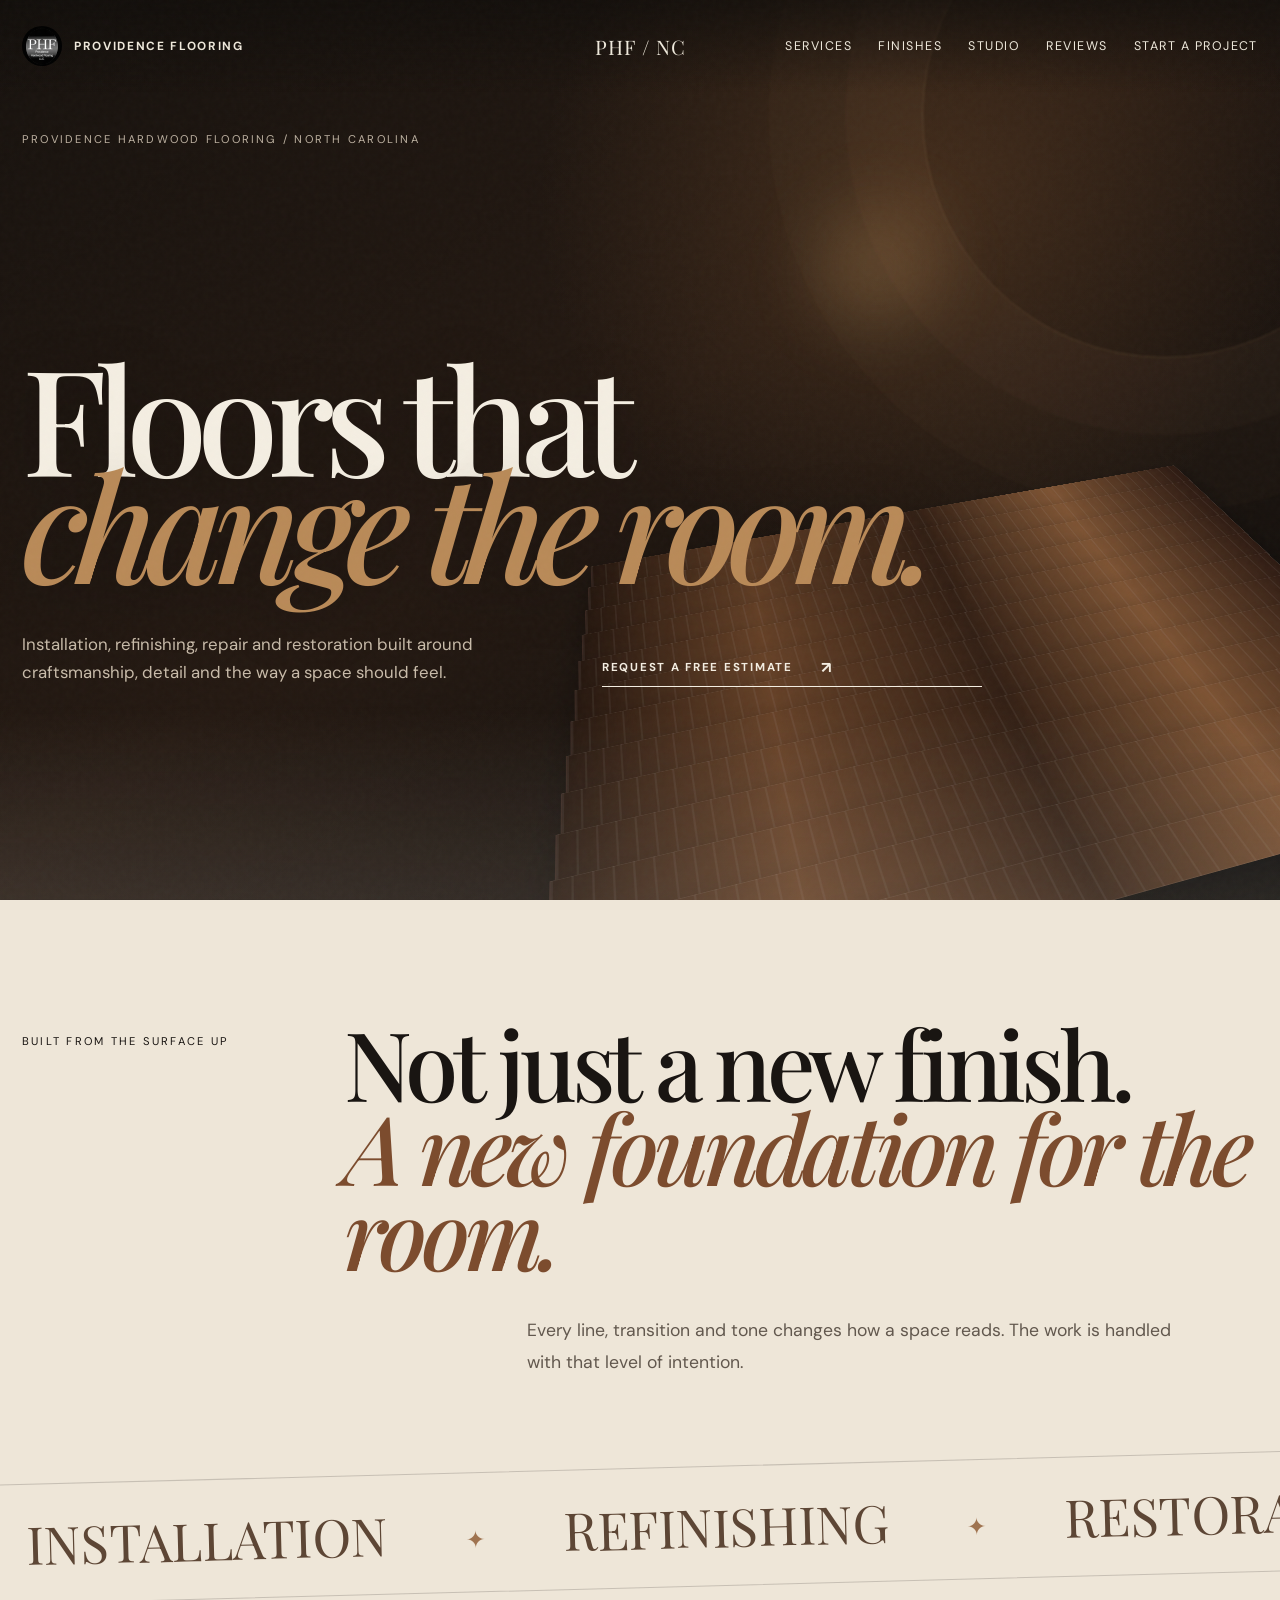
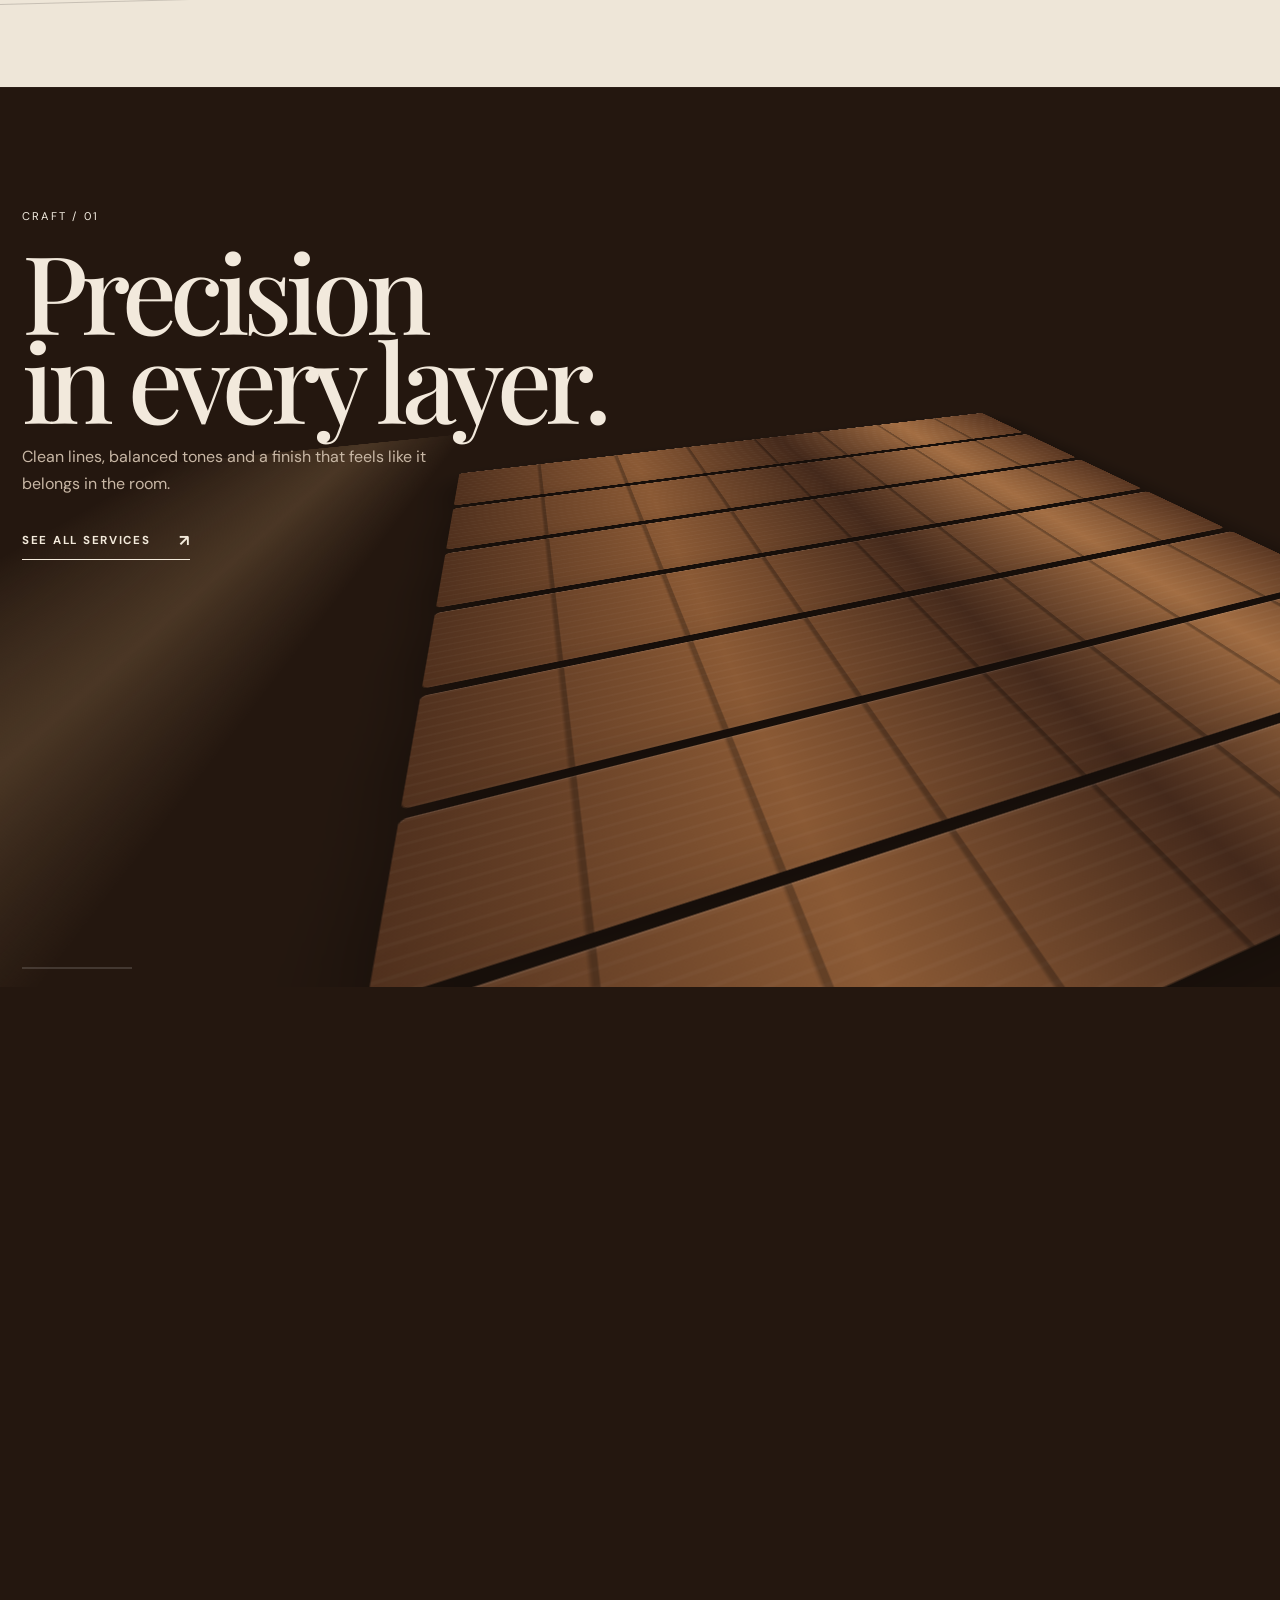
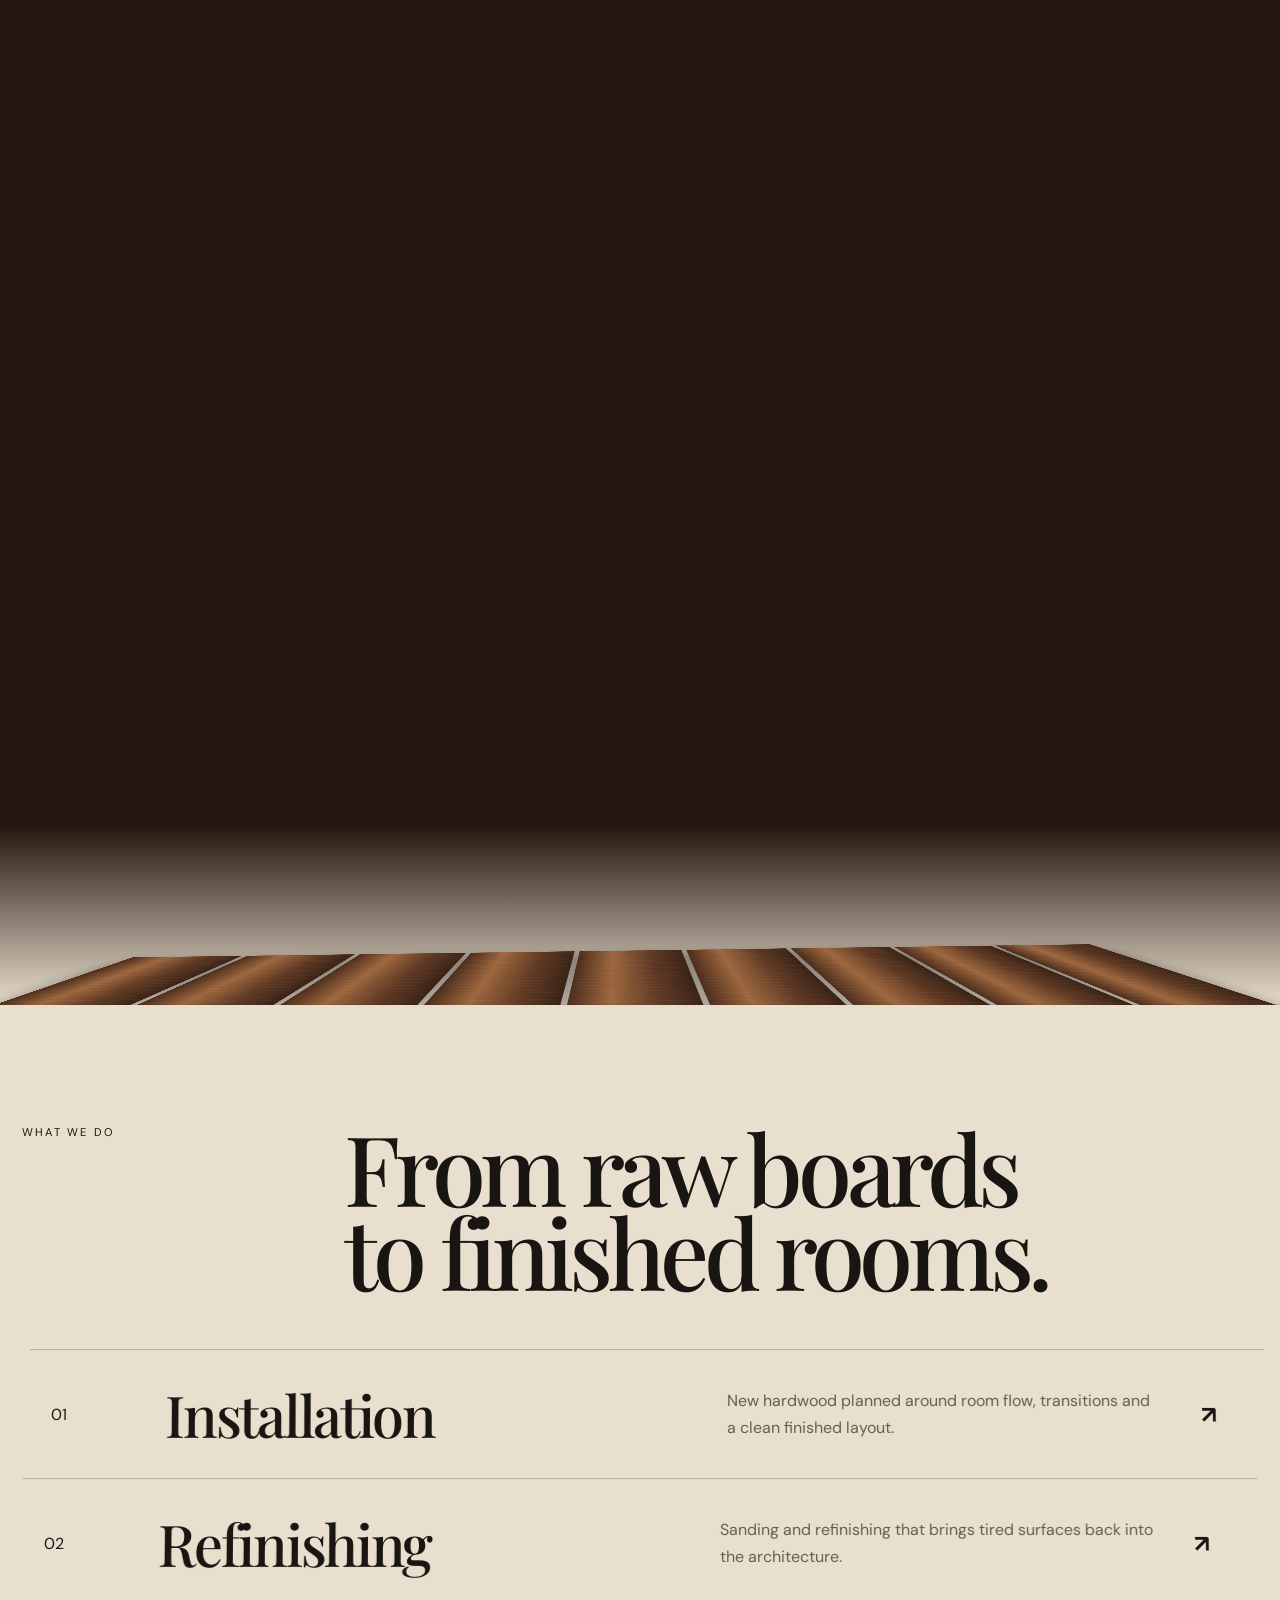
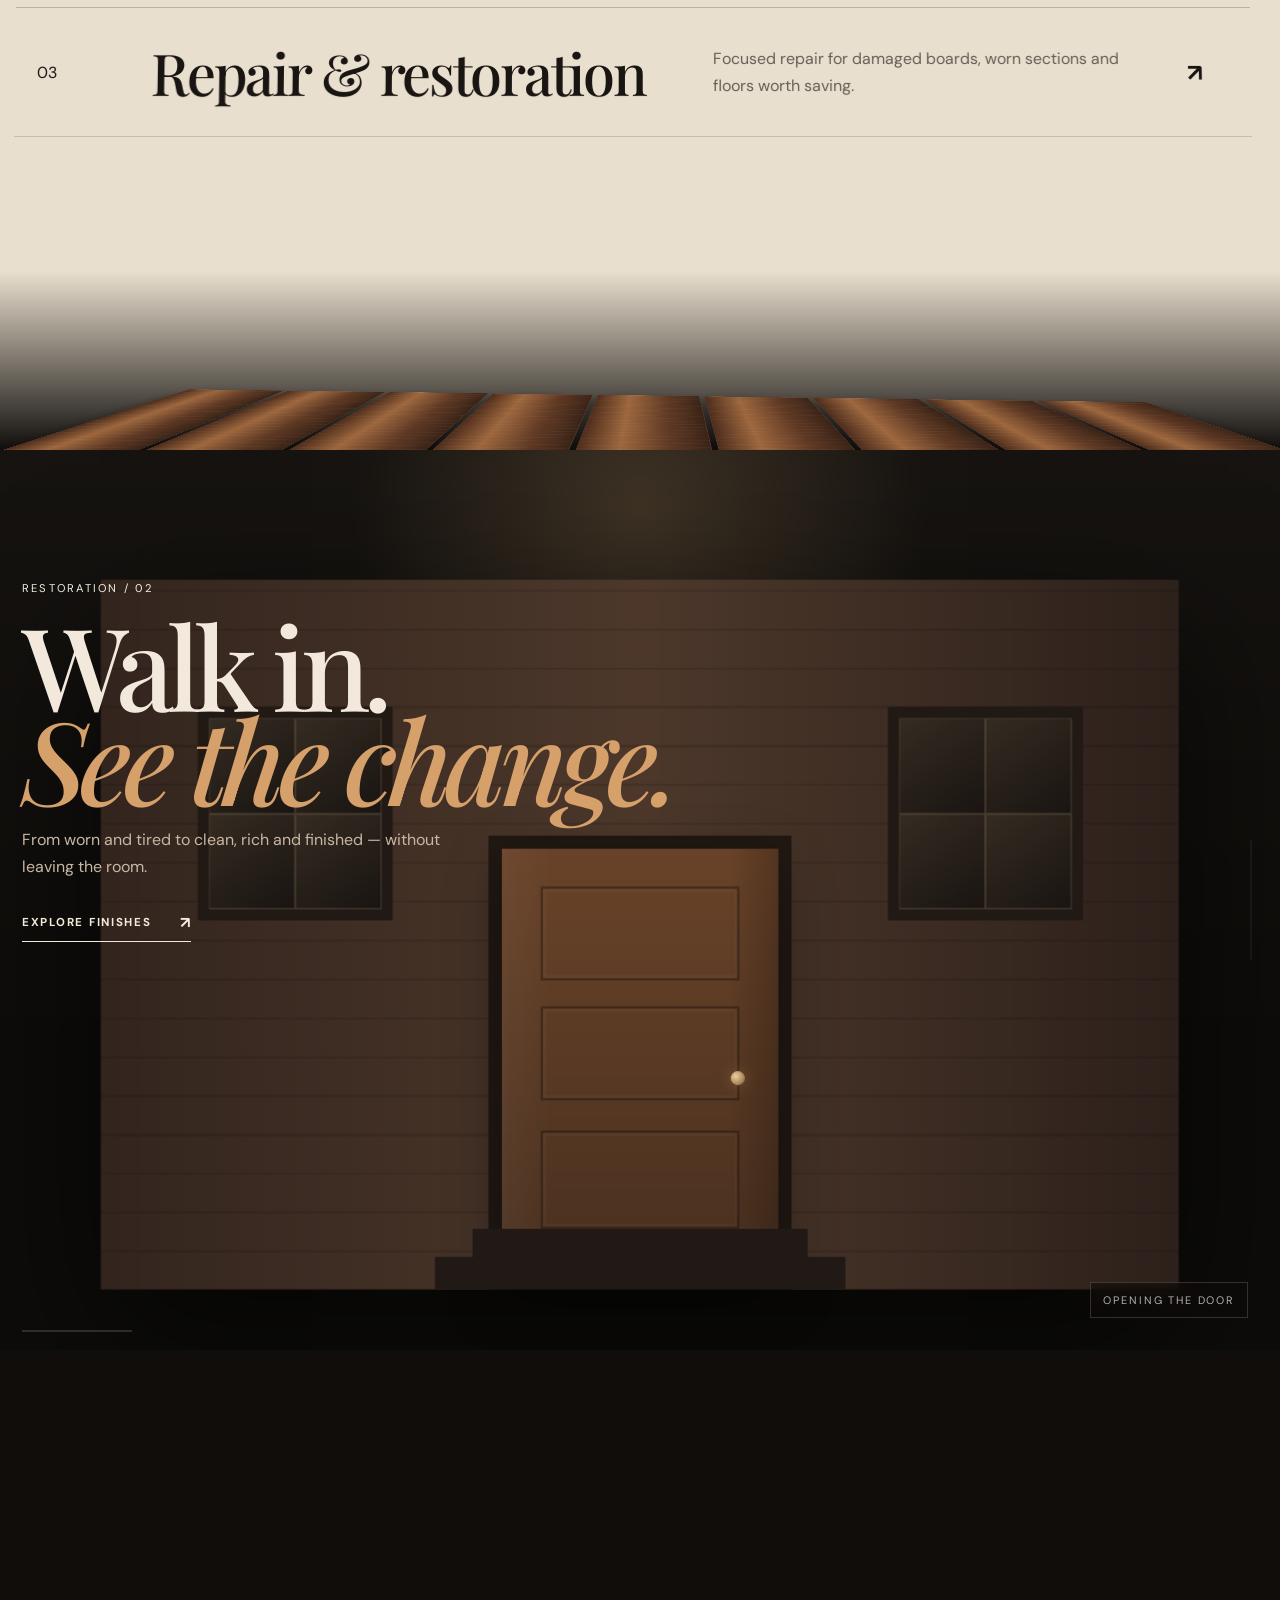
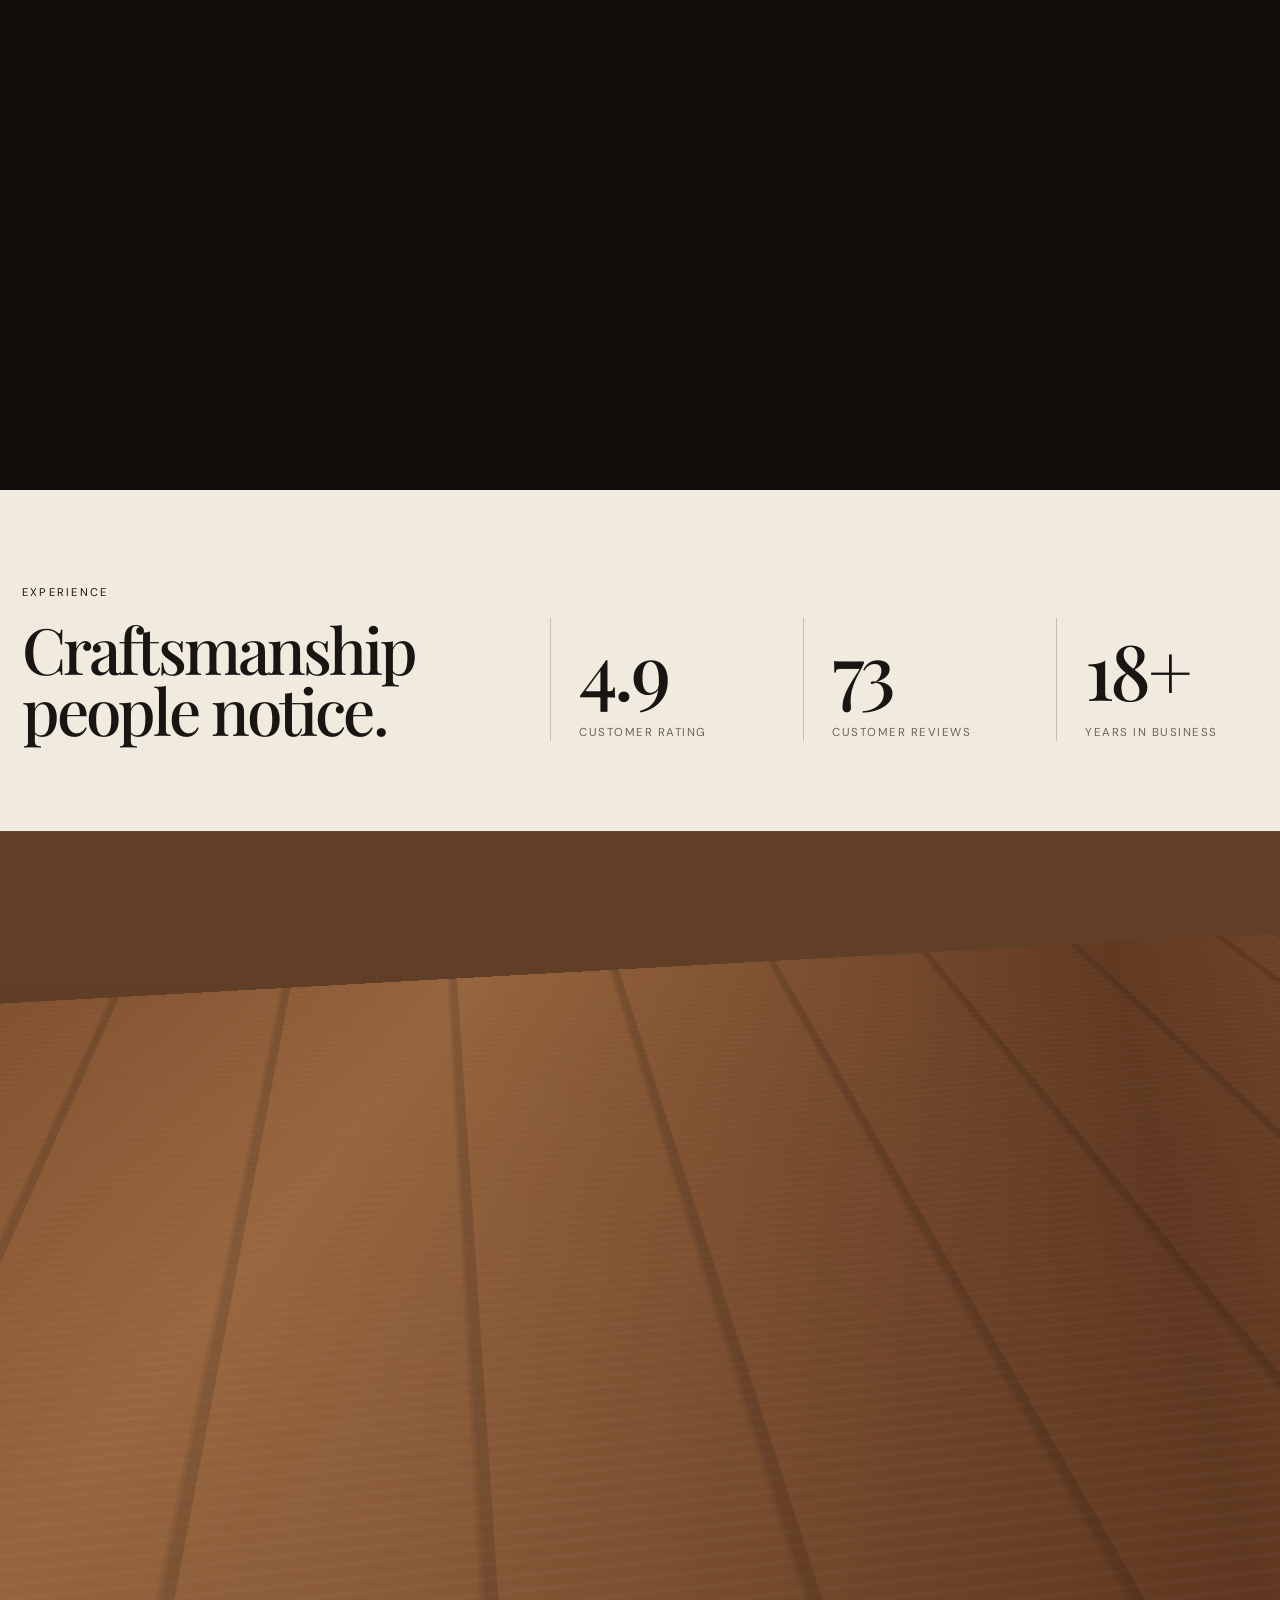
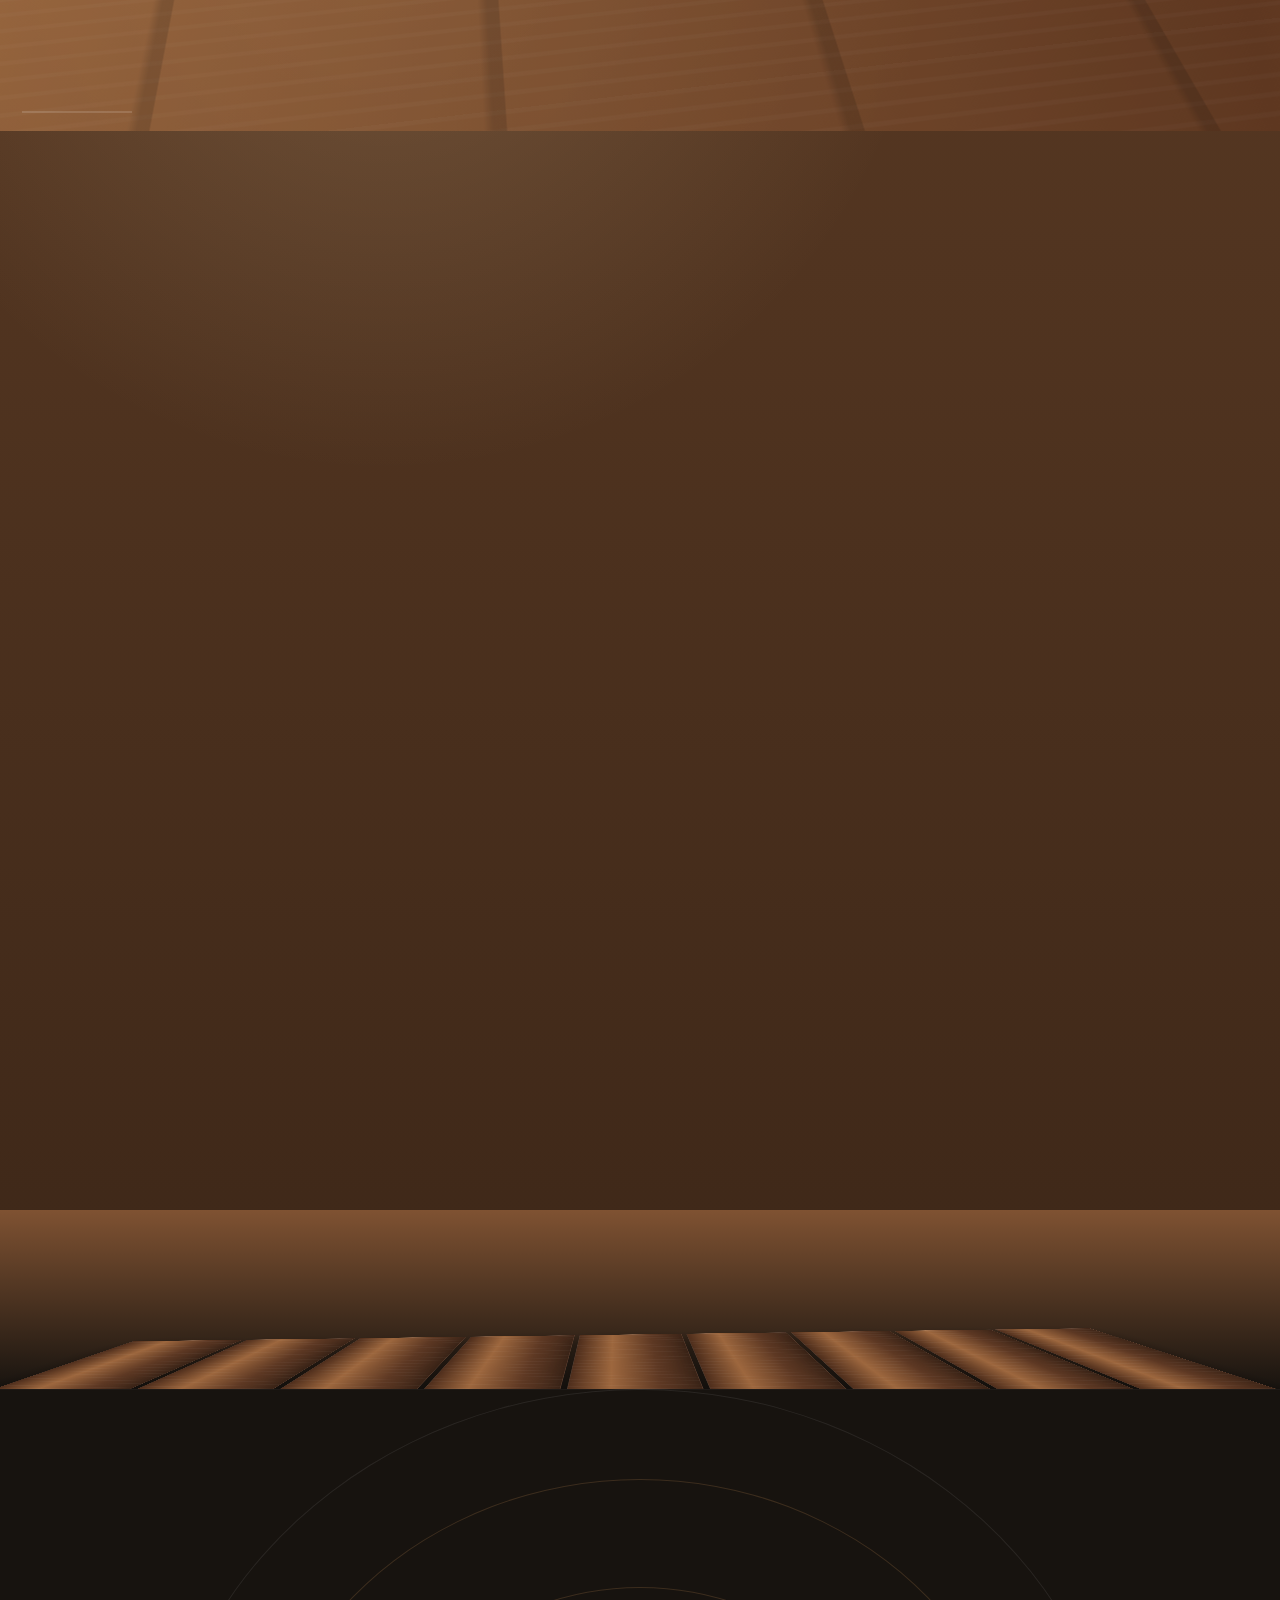
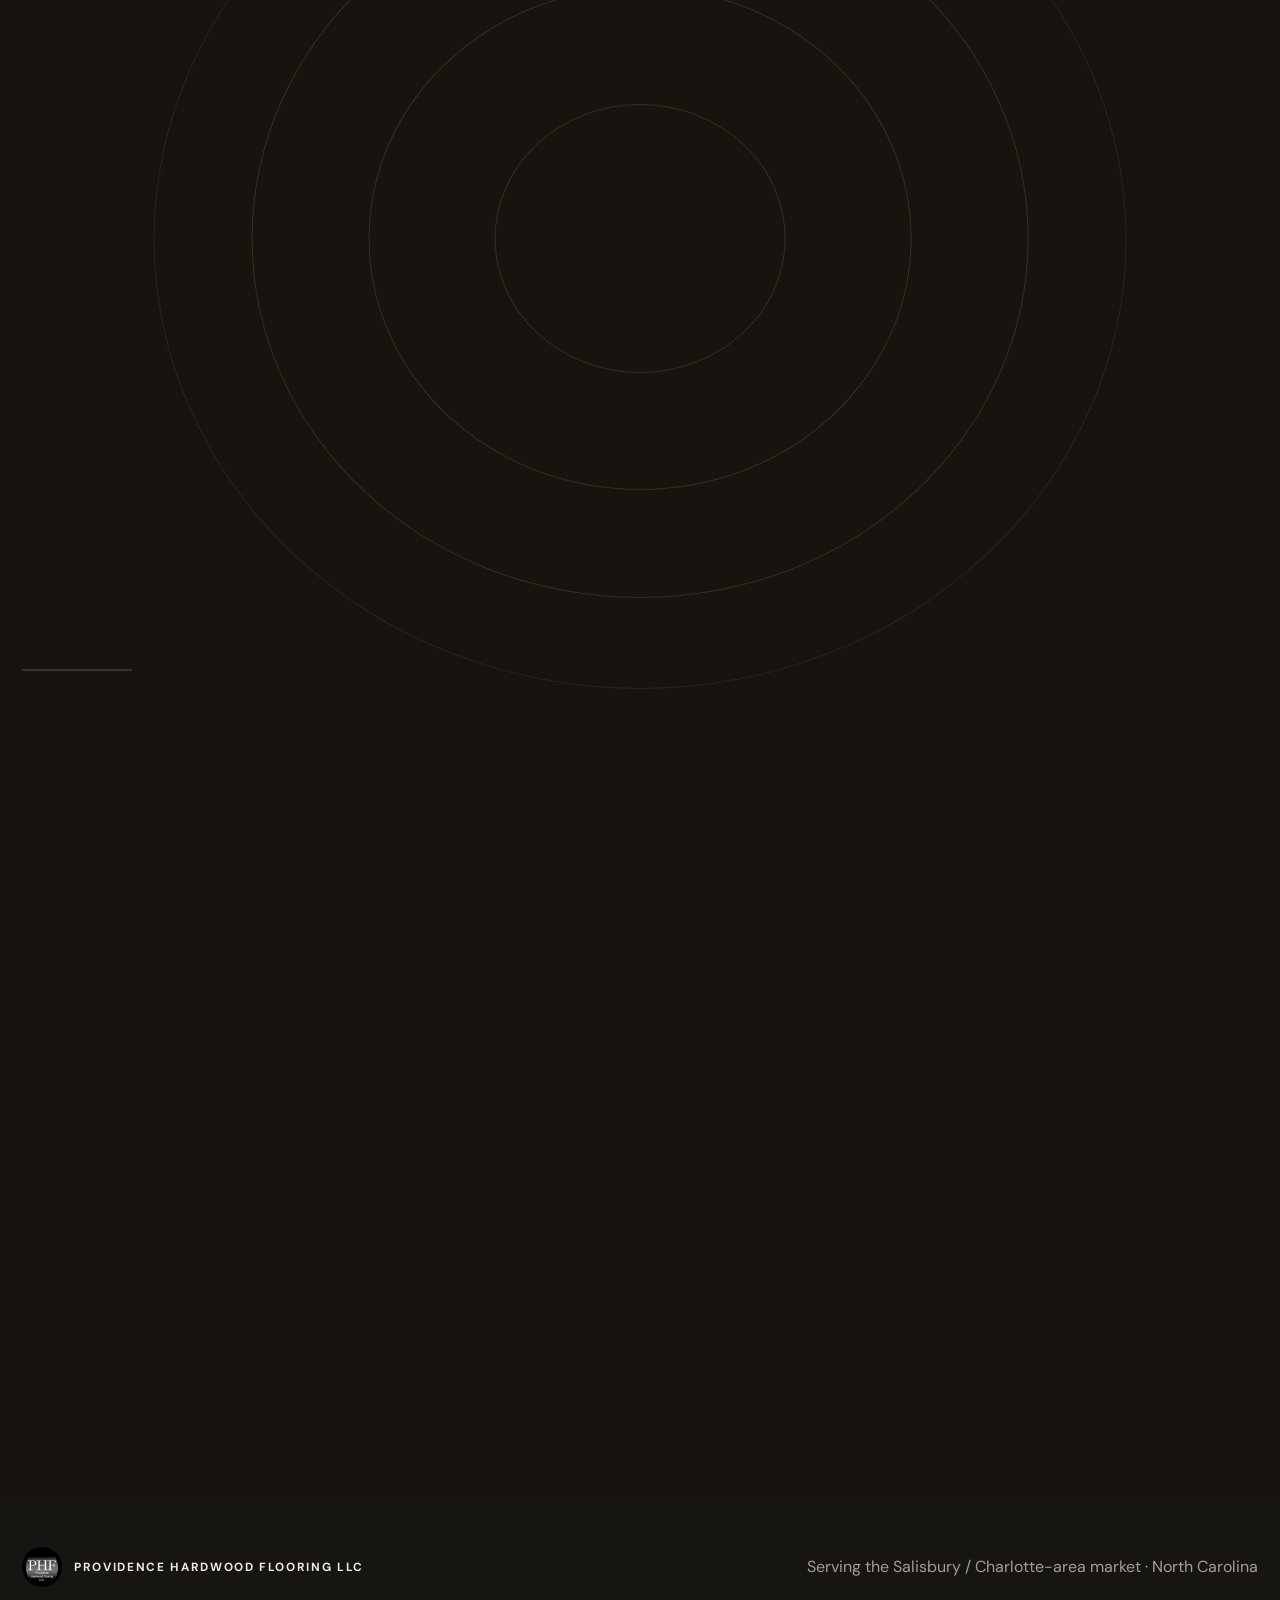
==== index.html @ 0acba2dd "Add files via upload" ====
<!doctype html>
<html lang="en">
<head>
<meta charset="utf-8">
<meta name="viewport" content="width=device-width,initial-scale=1">
<title>Providence Hardwood Flooring LLC</title>
<meta name="description" content="Hardwood installation, refinishing, repair and restoration in North Carolina.">
<link rel="stylesheet" href="styles.css">
</head>
<body class="home-v2">
<div class="noise"></div>

<header class="nav">
  <div class="shell nav-inner">
    <a class="brand" href="index.html"><img src="logo.jpeg" alt="Providence Hardwood Flooring logo"><span>Providence Flooring</span></a>
    <div class="nav-mark">PHF / NC</div>
    <nav class="links">
      <a href="services.html">Services</a>
      <a href="gallery.html">Finishes</a>
      <a href="about.html">Studio</a>
      <a href="reviews.html">Reviews</a>
      <a href="contact.html">Start a project</a>
    </nav>
    <button class="menu-btn" aria-label="Menu">☰</button>
  </div>
  <div class="mobile-panel">
    <a href="services.html">Services</a><a href="gallery.html">Finishes</a><a href="about.html">Studio</a><a href="reviews.html">Reviews</a><a href="contact.html">Start a project</a>
  </div>
</header>

<main>
<section class="phf-hero phf-scene" data-scene="hero">
  <div class="phf-ambient phf-ambient-a"></div>
  <div class="phf-ambient phf-ambient-b"></div>

  <div class="shell phf-hero-layout">
    <div class="phf-eyebrow">Providence Hardwood Flooring / North Carolina</div>
    <h1>Floors that<br><em>change the room.</em></h1>
    <div class="phf-hero-bottom">
      <p>Installation, refinishing, repair and restoration built around craftsmanship, detail and the way a space should feel.</p>
      <a class="phf-action" href="contact.html"><span>Request a free estimate</span><b>↗</b></a>
    </div>
  </div>

  <div class="phf-hero-deck" aria-hidden="true">
    <div class="phf-deck-track">
      <i style="--n:0"></i><i style="--n:1"></i><i style="--n:2"></i><i style="--n:3"></i><i style="--n:4"></i>
      <i style="--n:5"></i><i style="--n:6"></i><i style="--n:7"></i><i style="--n:8"></i><i style="--n:9"></i>
      <i style="--n:10"></i><i style="--n:11"></i><i style="--n:12"></i>
    </div>
  </div>
</section>

<section class="phf-intro phf-scene" data-scene="intro">
  <div class="shell phf-intro-grid">
    <div class="phf-side-note">Built from the surface up</div>
    <div>
      <h2>Not just a new finish.<br><em>A new foundation for the room.</em></h2>
      <p>Every line, transition and tone changes how a space reads. The work is handled with that level of intention.</p>
    </div>
  </div>

  <div class="phf-ribbon" aria-hidden="true">
    <span>INSTALLATION</span><span>REFINISHING</span><span>RESTORATION</span><span>REPAIR</span><span>CRAFT</span>
  </div>
</section>

<section class="phf-material phf-scene phf-pinned-scene" data-scene="material">
  <div class="phf-material-pin">
    <div class="shell phf-material-copy">
      <span class="phf-kicker">Craft / 01</span>
      <h2>Precision<br>in every layer.</h2>
      <p>Clean lines, balanced tones and a finish that feels like it belongs in the room.</p>
      <a class="phf-action phf-action-light" href="services.html"><span>See all services</span><b>↗</b></a>
    </div>

    <div class="phf-layer-stage" aria-hidden="true">
      <div class="phf-layer phf-layer-1"></div>
      <div class="phf-layer phf-layer-2"></div>
      <div class="phf-layer phf-layer-3"></div>
      <div class="phf-layer phf-layer-4"></div>
      <div class="phf-layer phf-layer-5"></div>
      <div class="phf-layer phf-layer-6"></div>
      <div class="phf-layer phf-layer-7"></div>
      <div class="phf-layer-light"></div>
    </div>

    <div class="phf-process-notes">
      <div class="phf-process-note phf-process-note-a"><span>01</span><strong>Plan the room</strong><small>Layout, transitions and flow.</small></div>
      <div class="phf-process-note phf-process-note-b"><span>02</span><strong>Shape the surface</strong><small>Preparation, repair and detail.</small></div>
      <div class="phf-process-note phf-process-note-c"><span>03</span><strong>Finish with intent</strong><small>Tone, sheen and final character.</small></div>
    </div>
  </div>
</section>

<div class="phf-floor-bridge phf-floor-bridge-a" aria-hidden="true">
  <div class="phf-bridge-track">
    <i></i><i></i><i></i><i></i><i></i><i></i><i></i><i></i><i></i>
  </div>
</div>

<section class="phf-services phf-scene" data-scene="services">
  <div class="shell">
    <div class="phf-section-head">
      <span class="phf-kicker">What we do</span>
      <h2>From raw boards<br>to finished rooms.</h2>
    </div>

    <div class="phf-service-stack">
      <a href="services.html" class="phf-service-card" data-depth=".18">
        <span>01</span><h3>Installation</h3><p>New hardwood planned around room flow, transitions and a clean finished layout.</p><b>↗</b>
      </a>
      <a href="services.html" class="phf-service-card" data-depth=".28">
        <span>02</span><h3>Refinishing</h3><p>Sanding and refinishing that brings tired surfaces back into the architecture.</p><b>↗</b>
      </a>
      <a href="services.html" class="phf-service-card" data-depth=".38">
        <span>03</span><h3>Repair & restoration</h3><p>Focused repair for damaged boards, worn sections and floors worth saving.</p><b>↗</b>
      </a>
    </div>
  </div>
</section>

<div class="phf-floor-bridge phf-floor-bridge-b" aria-hidden="true">
  <div class="phf-bridge-track"><i></i><i></i><i></i><i></i><i></i><i></i><i></i><i></i><i></i></div>
</div>
<section class="phf-portal phf-scene phf-pinned-scene" data-scene="portal">
  <div class="phf-portal-pin">
    <div class="phf-renovation-scene" aria-hidden="true">

      <div class="phf-house-exterior">
        <div class="phf-house-sky"></div>
        <div class="phf-house-front">
          <div class="phf-window phf-window-left"><span></span><span></span><span></span><span></span></div>
          <div class="phf-window phf-window-right"><span></span><span></span><span></span><span></span></div>

          <div class="phf-entry-frame">
            <div class="phf-entry-door">
              <div class="phf-door-detail phf-door-detail-a"></div>
              <div class="phf-door-detail phf-door-detail-b"></div>
              <div class="phf-door-detail phf-door-detail-c"></div>
              <div class="phf-door-handle"></div>
            </div>
            <div class="phf-entry-warmth"></div>
          </div>

          <div class="phf-front-step phf-front-step-one"></div>
          <div class="phf-front-step phf-front-step-two"></div>
        </div>
      </div>

      <div class="phf-room-reveal">
        <div class="phf-room-ceiling"></div>
        <div class="phf-room-wall phf-room-wall-left"></div>
        <div class="phf-room-wall phf-room-wall-right"></div>

        <div class="phf-room-back">
          <div class="phf-room-window"><span></span><span></span><span></span><span></span></div>
          <div class="phf-room-art"></div>
          <div class="phf-room-table"></div>
        </div>

        <div class="phf-floor-stage">
          <div class="phf-floor-surface phf-old-floor">
            <i></i><i></i><i></i><i></i><i></i><i></i><i></i><i></i><i></i><i></i><i></i><i></i><i></i><i></i>
          </div>
          <div class="phf-floor-surface phf-new-floor">
            <i></i><i></i><i></i><i></i><i></i><i></i><i></i><i></i><i></i><i></i><i></i><i></i><i></i><i></i>
          </div>
          <div class="phf-refinish-wave"></div>
          <div class="phf-floor-shine"></div>
        </div>

        <div class="phf-floor-focus-vignette"></div>
        <div class="phf-floor-focus-line"></div>
        <div class="phf-room-light"></div>
      </div>
    </div>

    <div class="shell phf-portal-copy">
      <span class="phf-kicker">Restoration / 02</span>
      <h2>Walk in.<br><em>See the change.</em></h2>
      <p>From worn and tired to clean, rich and finished — without leaving the room.</p>
      <a class="phf-action phf-action-light" href="gallery.html"><span>Explore finishes</span><b>↗</b></a>
    </div>

    <div class="phf-renovation-label">
      <span class="phf-renovation-step">Entering the space</span>
    </div>

    <div class="phf-scene-progress"><span></span></div>
  </div>
</section>

<section class="phf-proof phf-scene" data-scene="proof">
  <div class="shell phf-proof-grid">
    <div class="phf-proof-intro">
      <span class="phf-kicker">Experience</span>
      <h2>Craftsmanship people notice.</h2>
    </div>
    <div class="phf-metric"><strong>4.9</strong><span>customer rating</span></div>
    <div class="phf-metric"><strong>73</strong><span>customer reviews</span></div>
    <div class="phf-metric"><strong>18+</strong><span>years in business</span></div>
  </div>
</section>

<section class="phf-quote phf-scene phf-pinned-scene" data-scene="quote">
  <div class="phf-quote-pin">
    <div class="phf-quote-surface" aria-hidden="true"></div>
  <div class="shell phf-quote-grid">
    <div class="phf-quote-stars">★★★★★</div>
    <blockquote>“Professionalism, punctuality, coupled with great craftsmanship.”</blockquote>
    <a class="phf-action" href="reviews.html"><span>Read reviews</span><b>↗</b></a>
  </div>
  </div>
</section>

<div class="phf-floor-bridge phf-floor-bridge-c" aria-hidden="true">
  <div class="phf-bridge-track"><i></i><i></i><i></i><i></i><i></i><i></i><i></i><i></i><i></i></div>
</div>
<section class="phf-final phf-scene phf-pinned-scene" data-scene="final">
  <div class="phf-final-pin">
    <div class="phf-final-orbit" aria-hidden="true"><span></span><span></span><span></span></div>
  <div class="shell phf-final-inner">
    <span class="phf-kicker">Your space, next</span>
    <h2>Start from<br>the ground up.</h2>
    <p>Tell us what your floor needs. We’ll take it from there.</p>
    <a class="phf-final-button" href="contact.html"><span>Request a free estimate</span><b>↗</b></a>
  </div>
  </div>
</section>
</main>

<footer class="footer">
  <div class="shell footer-grid">
    <a class="brand" href="index.html"><img src="logo.jpeg" alt=""><span>Providence Hardwood Flooring LLC</span></a>
    <div>Serving the Salisbury / Charlotte-area market · North Carolina</div>
  </div>
</footer>

<script src="app.js"></script>
</body>
</html>
---- styles.css ----
@import url('https://fonts.googleapis.com/css2?family=DM+Sans:wght@400;500;600;700&family=Playfair+Display:ital,wght@0,500;0,600;1,500&display=swap');

:root{
  --paper:#efe9dc;
  --paper-2:#e5dccb;
  --ink:#171512;
  --ink-soft:#5e584f;
  --brown:#6f4a2d;
  --brown-deep:#392719;
  --brass:#a67b3d;
  --line:rgba(23,21,18,.18);
  --white:#fbf8f1;
}
*{box-sizing:border-box}
html{scroll-behavior:smooth}
body{margin:0;background:var(--paper);color:var(--ink);font-family:'DM Sans',system-ui,sans-serif;overflow-x:hidden}
a{color:inherit}
::selection{background:var(--ink);color:var(--paper)}
.noise{position:fixed;inset:0;pointer-events:none;z-index:1000;opacity:.045;background-image:url("data:image/svg+xml,%3Csvg viewBox='0 0 180 180' xmlns='http://www.w3.org/2000/svg'%3E%3Cfilter id='n'%3E%3CfeTurbulence type='fractalNoise' baseFrequency='.9' numOctaves='4' stitchTiles='stitch'/%3E%3C/filter%3E%3Crect width='100%25' height='100%25' filter='url(%23n)' opacity='.55'/%3E%3C/svg%3E")}
.shell{width:min(1480px,calc(100% - 44px));margin:auto}

/* editorial navigation */
.nav{position:fixed;inset:0 0 auto;z-index:100;height:92px;border-bottom:1px solid rgba(239,233,220,.28);color:var(--paper);mix-blend-mode:difference}
.nav-inner{height:100%;display:grid;grid-template-columns:1fr auto 1fr;align-items:center}
.brand{display:flex;align-items:center;gap:12px;text-decoration:none;font-weight:700;letter-spacing:.14em;font-size:.74rem;text-transform:uppercase}
.brand img{width:40px;height:40px;border-radius:50%;object-fit:cover;filter:grayscale(1) contrast(1.1)}
.nav-mark{font-family:'Playfair Display',serif;font-size:1.25rem;letter-spacing:.05em}
.links{justify-self:end;display:flex;align-items:center;gap:26px}
.links a{text-decoration:none;font-size:.78rem;text-transform:uppercase;letter-spacing:.12em;position:relative}
.links a:after{content:"";position:absolute;left:0;right:100%;bottom:-5px;height:1px;background:currentColor;transition:.25s}
.links a:hover:after{right:0}
.menu-btn{display:none;border:0;background:none;color:inherit;font-size:1.4rem}
.mobile-panel{display:none}

/* homepage */
.hero{min-height:100vh;background:var(--ink);color:var(--paper);position:relative;overflow:hidden;padding:128px 0 42px}
.hero-grid{display:grid;grid-template-columns:minmax(0,1.15fr) minmax(370px,.85fr);gap:3vw;align-items:end;min-height:calc(100vh - 170px)}
.hero-kicker{font-size:.75rem;letter-spacing:.18em;text-transform:uppercase;display:flex;gap:12px;align-items:center;margin-bottom:20px}
.hero-kicker:before{content:"";width:56px;height:1px;background:currentColor}
.hero h1{font-family:'Playfair Display',serif;font-size:clamp(5rem,10.4vw,11rem);font-weight:500;letter-spacing:-.07em;line-height:.72;margin:0;max-width:1100px}
.hero h1 i{font-weight:500;color:#b99768}
.hero-copy{padding:0 0 22px 24px;border-left:1px solid rgba(239,233,220,.28)}
.hero-copy p{font-size:clamp(1rem,1.5vw,1.25rem);line-height:1.65;color:#c9c0b2;max-width:500px;margin:0 0 28px}
.text-link{display:inline-flex;gap:24px;align-items:center;text-decoration:none;text-transform:uppercase;letter-spacing:.13em;font-size:.78rem;font-weight:700;border-bottom:1px solid currentColor;padding-bottom:7px}
.text-link b{font-size:1.15rem;transition:.25s transform}.text-link:hover b{transform:translateX(6px)}
.hero-floor{position:absolute;right:-5vw;top:22vh;width:44vw;height:46vw;max-height:620px;max-width:620px;perspective:1000px;pointer-events:none;opacity:.72}
.hero-floor-inner{position:absolute;inset:6%;transform:rotateX(63deg) rotateZ(35deg);transform-style:preserve-3d}
.hero-floor .plank{position:absolute;left:0;width:100%;height:11%;border:1px solid rgba(255,255,255,.18);background:linear-gradient(90deg,#322217,#765033 35%,#472f20 70%,#8b6443);box-shadow:0 10px 30px rgba(0,0,0,.28);transform:translateZ(calc(var(--i) * 5px));top:calc(var(--i) * 10%)}
.hero-logo-seal{position:absolute;right:4vw;bottom:44px;width:116px;height:116px;border-radius:50%;border:1px solid rgba(239,233,220,.42);display:grid;place-items:center;animation:spin 22s linear infinite}
.hero-logo-seal img{width:78px;height:78px;border-radius:50%;object-fit:cover;animation:spinReverse 22s linear infinite}
.hero-index{position:absolute;left:22px;bottom:36px;writing-mode:vertical-rl;transform:rotate(180deg);font-size:.7rem;letter-spacing:.18em;text-transform:uppercase;color:#817a70}

.statement{padding:120px 0 140px;border-bottom:1px solid var(--line)}
.statement-grid{display:grid;grid-template-columns:220px 1fr;gap:8vw;align-items:start}
.section-label{font-size:.72rem;letter-spacing:.17em;text-transform:uppercase;position:sticky;top:125px;display:flex;align-items:center;gap:12px}.section-label:before{content:"";width:28px;height:1px;background:var(--ink)}
.statement h2{font-family:'Playfair Display',serif;font-size:clamp(3.3rem,6.4vw,7.4rem);line-height:.95;font-weight:500;letter-spacing:-.045em;margin:0;max-width:1150px}
.statement h2 span{color:var(--brass);font-style:italic}

.services-strip{border-bottom:1px solid var(--line)}
.service-row{display:grid;grid-template-columns:90px 1fr 1fr 54px;gap:3vw;align-items:center;padding:34px 0;border-top:1px solid var(--line);text-decoration:none;transition:.35s background,.35s padding}
.service-row:hover{background:rgba(255,255,255,.3);padding-left:18px;padding-right:18px}
.service-num{font-family:'Playfair Display',serif;font-size:1.2rem;color:var(--brass)}
.service-row h3{font-family:'Playfair Display',serif;font-weight:500;font-size:clamp(2rem,3.8vw,4.2rem);margin:0;letter-spacing:-.035em}
.service-row p{color:var(--ink-soft);line-height:1.6;max-width:490px;margin:0}.service-arrow{font-size:2rem;text-align:right}

.floor-journey{height:260vh;position:relative;background:var(--brown-deep);color:var(--paper)}
.floor-pin{height:100vh;position:sticky;top:0;overflow:hidden;display:grid;place-items:center;perspective:1200px}
.floor-copy{position:absolute;z-index:5;left:6vw;top:13vh;max-width:650px}
.floor-copy .section-label{position:static;color:#cbb9a3}.floor-copy .section-label:before{background:#cbb9a3}
.floor-copy h2{font-family:'Playfair Display',serif;font-size:clamp(4.6rem,9vw,10rem);font-weight:500;line-height:.82;letter-spacing:-.06em;margin:22px 0 20px}
.floor-copy p{max-width:500px;color:#c5b6a4;line-height:1.7}
.board-deck{position:absolute;left:50%;bottom:-34vh;width:150vw;height:120vh;transform:translateX(-50%) rotateX(68deg);transform-origin:50% 100%;display:grid;grid-template-columns:repeat(9,1fr);gap:10px;transform-style:preserve-3d}
.board{position:relative;background:linear-gradient(90deg,#4a2d19,#825a35 20%,#5a3821 48%,#9c7145 72%,#5f3b23);border:1px solid rgba(255,255,255,.09);box-shadow:inset 0 0 28px rgba(0,0,0,.25);transform:translateZ(0)}
.board:after{content:"";position:absolute;inset:0;background:repeating-linear-gradient(0deg,transparent 0 72px,rgba(0,0,0,.28) 73px 76px)}
.floor-glow{position:absolute;width:42vw;height:100vh;top:-15vh;left:50%;transform:translateX(-50%) rotate(12deg);background:rgba(255,239,198,.17);filter:blur(45px);mix-blend-mode:screen}

.proof-band{background:var(--ink);color:var(--paper);padding:34px 0;border-top:1px solid #38332d;border-bottom:1px solid #38332d}
.proof-grid{display:grid;grid-template-columns:repeat(3,1fr)}
.proof-item{padding:15px 34px;border-right:1px solid #38332d}.proof-item:first-child{padding-left:0}.proof-item:last-child{border-right:0}
.proof-item strong{font-family:'Playfair Display',serif;font-size:clamp(2.8rem,5vw,5rem);font-weight:500}.proof-item span{display:block;color:#9f978d;margin-top:4px;text-transform:uppercase;letter-spacing:.12em;font-size:.7rem}

.review-feature{padding:130px 0;background:var(--white)}
.review-grid{display:grid;grid-template-columns:.7fr 1.3fr;gap:8vw;align-items:start}
.review-score{border-top:1px solid var(--ink);padding-top:20px}.review-score strong{font-family:'Playfair Display',serif;font-size:6rem;font-weight:500;line-height:1}.review-score small{display:block;color:var(--ink-soft);margin-top:10px}
.review-quote{font-family:'Playfair Display',serif;font-size:clamp(2.7rem,5vw,5.8rem);line-height:1.03;letter-spacing:-.04em;margin:0;font-weight:500}.review-meta{margin-top:28px;color:var(--ink-soft)}

.cta-architect{background:#b28a57;min-height:68vh;display:grid;align-items:center;position:relative;overflow:hidden}
.cta-architect:before{content:"PHF";position:absolute;right:-2vw;bottom:-10vw;font-family:'Playfair Display',serif;font-size:35vw;line-height:.7;color:rgba(255,255,255,.12);letter-spacing:-.09em}
.cta-architect h2{font-family:'Playfair Display',serif;font-size:clamp(4rem,8vw,9rem);line-height:.85;letter-spacing:-.06em;font-weight:500;margin:0 0 35px;max-width:1050px;position:relative}
.cta-architect .text-link{position:relative}

/* inner pages */
.page-hero{padding:180px 0 90px;background:var(--ink);color:var(--paper);min-height:65vh;display:grid;align-items:end;position:relative;overflow:hidden}
.page-hero:after{content:"";position:absolute;width:38vw;height:38vw;right:-8vw;bottom:-19vw;border:1px solid rgba(239,233,220,.18);border-radius:50%;box-shadow:0 0 0 5vw rgba(239,233,220,.025),0 0 0 10vw rgba(239,233,220,.02)}
.page-hero .section-label{position:static;color:#b8ad9e}.page-hero .section-label:before{background:#b8ad9e}
.page-hero h1{font-family:'Playfair Display',serif;font-size:clamp(4.6rem,9vw,9.8rem);line-height:.82;letter-spacing:-.055em;font-weight:500;margin:24px 0 26px;max-width:1200px}
.page-hero p{max-width:720px;color:#bcb3a8;line-height:1.7;font-size:1.08rem}
.content-section{padding:110px 0}
.editorial-grid{display:grid;grid-template-columns:260px 1fr;gap:7vw}
.editorial-main{min-width:0}
.large-copy{font-family:'Playfair Display',serif;font-size:clamp(2.4rem,5vw,5.3rem);line-height:1.04;letter-spacing:-.035em;margin:0 0 36px;font-weight:500}
.body-copy{font-size:1.05rem;line-height:1.85;color:var(--ink-soft);max-width:780px}

.service-list{border-top:1px solid var(--line)}
.service-detail{display:grid;grid-template-columns:80px 1fr .9fr;gap:3vw;padding:40px 0;border-bottom:1px solid var(--line)}
.service-detail h3{font-family:'Playfair Display',serif;font-size:clamp(2rem,4vw,4.4rem);font-weight:500;margin:0;letter-spacing:-.03em}.service-detail p{margin:0;color:var(--ink-soft);line-height:1.7}

.gallery-grid{display:grid;grid-template-columns:1.2fr .8fr;gap:16px}
.gallery-item{height:560px;position:relative;overflow:hidden;background:#4b3424}.gallery-item:nth-child(3),.gallery-item:nth-child(4){height:390px}.gallery-item .texture{position:absolute;inset:-4%;transition:transform .7s cubic-bezier(.2,.8,.2,1)}.gallery-item:hover .texture{transform:scale(1.06) rotate(.4deg)}
.gallery-item .caption{position:absolute;left:0;bottom:0;background:var(--paper);padding:16px 20px;font-family:'Playfair Display',serif;font-size:1.35rem}
.g1{background:repeating-linear-gradient(90deg,transparent 0 16%,rgba(0,0,0,.24) 16.4% 16.8%),repeating-linear-gradient(0deg,#9b6d42 0 64px,#724828 65px 129px,#ad8355 130px 194px)}
.g2{background:repeating-linear-gradient(90deg,transparent 0 20%,rgba(0,0,0,.25) 20.4% 20.8%),repeating-linear-gradient(0deg,#433326 0 60px,#67503e 61px 121px,#31261e 122px 182px)}
.g3{background:repeating-linear-gradient(90deg,transparent 0 18%,rgba(0,0,0,.15) 18.3% 18.7%),repeating-linear-gradient(0deg,#c29b68 0 58px,#9f7748 59px 117px,#d0ae7e 118px 176px)}
.g4{background:repeating-linear-gradient(90deg,transparent 0 17%,rgba(0,0,0,.23) 17.4% 17.8%),repeating-linear-gradient(0deg,#5a3321 0 68px,#7b472b 69px 137px,#3e2418 138px 206px)}

.reviews-list{border-top:1px solid var(--line)}
.review-row{display:grid;grid-template-columns:130px 1fr 220px;gap:3vw;padding:38px 0;border-bottom:1px solid var(--line)}
.stars{letter-spacing:.14em;color:var(--brass)}.review-row blockquote{font-family:'Playfair Display',serif;font-size:clamp(1.8rem,3.4vw,3.7rem);line-height:1.08;margin:0;letter-spacing:-.025em}.review-row small{color:var(--ink-soft);line-height:1.5}

.contact-layout{display:grid;grid-template-columns:1.2fr .8fr;gap:8vw}
.form{display:grid;gap:0;border-top:1px solid var(--ink)}
.field{display:grid;grid-template-columns:170px 1fr;align-items:center;border-bottom:1px solid var(--line);padding:18px 0}.field label{text-transform:uppercase;letter-spacing:.12em;font-size:.7rem}.form input,.form textarea,.form select{border:0;background:transparent;border-radius:0;padding:12px 0;font:inherit;color:var(--ink);outline:none;width:100%}.form textarea{min-height:130px;resize:vertical}.form button{justify-self:start;margin-top:28px;border:0;background:var(--ink);color:var(--paper);padding:17px 24px;text-transform:uppercase;letter-spacing:.12em;font-size:.75rem;cursor:pointer}
.contact-aside{border-left:1px solid var(--line);padding-left:40px}.contact-aside h3{font-family:'Playfair Display',serif;font-size:2.4rem;font-weight:500;margin-top:0}.contact-aside p{color:var(--ink-soft);line-height:1.7}

.footer{background:var(--ink);color:#a59d92;padding:48px 0}.footer-grid{display:grid;grid-template-columns:1fr auto;gap:30px;align-items:center}.footer a{color:var(--paper);text-decoration:none}.footer .brand{color:var(--paper)}

@keyframes spin{to{transform:rotate(360deg)}}@keyframes spinReverse{to{transform:rotate(-360deg)}}
@media(max-width:900px){
 .shell{width:min(100% - 28px,1480px)}.nav{height:76px}.nav-inner{grid-template-columns:1fr auto}.nav-mark{display:none}.links{display:none}.menu-btn{display:block;justify-self:end}.mobile-panel.open{display:flex;position:fixed;top:76px;left:0;right:0;background:var(--ink);color:var(--paper);padding:28px;flex-direction:column;gap:20px;border-top:1px solid #39342e}.mobile-panel a{text-decoration:none;font-family:'Playfair Display',serif;font-size:2rem}
 .hero{padding-top:108px}.hero-grid{grid-template-columns:1fr;align-content:end}.hero h1{font-size:clamp(4.5rem,19vw,8rem);max-width:90vw}.hero-copy{border-left:0;padding:0;max-width:85%;position:relative;z-index:4}.hero-floor{width:85vw;height:85vw;right:-30vw;top:22vh;opacity:.36}.hero-logo-seal{display:none}.statement-grid,.editorial-grid{grid-template-columns:1fr}.section-label{position:static;margin-bottom:28px}.service-row{grid-template-columns:60px 1fr 42px}.service-row p{display:none}.floor-copy{left:22px;right:22px;top:14vh}.board-deck{width:250vw}.proof-grid{grid-template-columns:1fr}.proof-item{border-right:0;border-bottom:1px solid #38332d;padding:24px 0}.review-grid{grid-template-columns:1fr}.review-score{margin-bottom:20px}.service-detail{grid-template-columns:55px 1fr}.service-detail p{grid-column:2}.gallery-grid,.contact-layout{grid-template-columns:1fr}.gallery-item,.gallery-item:nth-child(3),.gallery-item:nth-child(4){height:420px}.review-row{grid-template-columns:1fr}.contact-aside{border-left:0;border-top:1px solid var(--line);padding:35px 0 0}.footer-grid{grid-template-columns:1fr}
}
@media(max-width:560px){.statement{padding:90px 0}.content-section{padding:82px 0}.page-hero{padding-top:140px;min-height:72vh}.page-hero h1{font-size:clamp(4rem,20vw,6.5rem)}.field{grid-template-columns:1fr;gap:6px}.gallery-item,.gallery-item:nth-child(3),.gallery-item:nth-child(4){height:330px}}


/* === Providence Immersive Scroll System === */
:root{
  --grain-a: rgba(112,72,38,.20);
  --grain-b: rgba(255,255,255,.07);
}
body{overflow-x:hidden}
main{position:relative}
main::before{
  content:"";
  position:fixed;
  inset:auto -12vw -25vh -12vw;
  height:58vh;
  pointer-events:none;
  z-index:-1;
  opacity:.42;
  transform:perspective(900px) rotateX(68deg) translateY(var(--floor-shift,0px));
  transform-origin:center bottom;
  background:
    repeating-linear-gradient(90deg,transparent 0 11.8%,rgba(0,0,0,.18) 12% 12.4%),
    repeating-linear-gradient(0deg,rgba(255,255,255,.025) 0 3px,transparent 3px 11px),
    linear-gradient(115deg,#5f351f,#8e5a34 25%,#4b291b 52%,#a66b3d 78%,#513020);
  box-shadow:0 -50px 120px rgba(0,0,0,.22) inset;
  filter:saturate(.88);
  transition:opacity .25s ease;
}
.page-hero,.content-section,.proof,.services-preview,.story,.footer{
  position:relative;
  isolation:isolate;
}
.page-hero{
  min-height:72vh;
  display:flex;
  align-items:center;
  overflow:hidden;
}
.page-hero::after{
  content:"";
  position:absolute;
  width:62vw;
  height:62vw;
  right:-25vw;
  top:-22vw;
  border:1px solid rgba(120,82,51,.22);
  border-radius:50%;
  box-shadow:0 0 0 6vw rgba(120,82,51,.035),0 0 0 13vw rgba(120,82,51,.025);
  transform:translate3d(0,var(--orb-y,0),0) rotate(var(--orb-r,0deg));
  pointer-events:none;
  z-index:-1;
}
.content-section{
  transform-style:preserve-3d;
}
.content-section::before{
  content:"";
  position:absolute;
  left:6vw;
  right:6vw;
  top:8%;
  height:84%;
  z-index:-1;
  opacity:.16;
  background:
    repeating-linear-gradient(90deg,rgba(86,49,26,.55) 0 1px,transparent 1px 10%),
    linear-gradient(90deg,transparent,rgba(137,86,44,.16),transparent);
  transform:perspective(1200px) rotateX(62deg) translateY(var(--section-floor,0px)) scale(1.1);
  transform-origin:center bottom;
  mask-image:linear-gradient(to bottom,transparent,#000 20%,#000 72%,transparent);
}
.service-row,.review-card,.finish-card,.contact-aside,.form{
  transition:transform .18s linear,box-shadow .25s ease;
  transform:translate3d(var(--scroll-x,0),var(--scroll-y,0),0) rotateX(var(--tilt-x,0deg)) rotateY(var(--tilt-y,0deg));
  will-change:transform;
}
.service-row:nth-child(odd),.finish-card:nth-child(odd){--drift-dir:-1}
.service-row:nth-child(even),.finish-card:nth-child(even){--drift-dir:1}
.reveal{
  opacity:0;
  transform:translateY(46px) scale(.985);
  transition:opacity .75s cubic-bezier(.2,.8,.2,1),transform .85s cubic-bezier(.2,.8,.2,1);
}
.reveal.in{
  opacity:1;
  transform:none;
}
.section-label{
  position:relative;
}
.section-label::after{
  content:"";
  display:inline-block;
  width:68px;
  height:1px;
  margin:0 0 4px 16px;
  background:currentColor;
  transform-origin:left;
  transform:scaleX(var(--line-progress,.35));
}
@media(max-width:760px){
  main::before{height:42vh;bottom:-18vh;opacity:.28}
  .page-hero{min-height:60vh}
  .page-hero::after{width:92vw;height:92vw;right:-52vw;top:-20vw}
}


/* =========================================================
   HOME V2 — IMMERSIVE ARCHITECTURAL FLOOR EXPERIENCE
   ========================================================= */
.home-v2{background:#17130f;color:#f4eee2}
.home-v2 main::before{display:none}
.home-v2 .nav{mix-blend-mode:normal;background:linear-gradient(to bottom,rgba(17,14,11,.72),transparent);border-bottom:0;backdrop-filter:blur(0)}
.home-v2 .nav.scrolled{background:rgba(20,16,13,.86);backdrop-filter:blur(16px);border-bottom:1px solid rgba(255,255,255,.08)}
.phf-scene{position:relative;overflow:hidden}
.phf-kicker,.phf-eyebrow,.phf-side-note{font-size:.7rem;text-transform:uppercase;letter-spacing:.2em}
.phf-action{display:inline-flex;align-items:center;gap:28px;text-decoration:none;border-bottom:1px solid currentColor;padding:0 0 8px;text-transform:uppercase;font-size:.72rem;letter-spacing:.15em;font-weight:700}
.phf-action b{font-size:1rem;transition:transform .25s}.phf-action:hover b{transform:translate(5px,-4px)}
.phf-action-light{color:#f3eadb}

.phf-hero{height:120vh;min-height:880px;background:
 radial-gradient(circle at 72% 22%,rgba(150,98,54,.28),transparent 33%),
 linear-gradient(145deg,#17120e 0%,#241912 48%,#0f0d0b 100%)}
.phf-hero-layout{position:relative;z-index:5;padding-top:150px;height:100vh;display:flex;flex-direction:column;justify-content:center}
.phf-eyebrow{position:absolute;top:132px;left:0;color:#bdb1a1}
.phf-hero h1{font-family:'Playfair Display',serif;font-weight:500;font-size:clamp(5.4rem,11.5vw,12rem);line-height:.73;letter-spacing:-.075em;margin:0;max-width:1200px;text-shadow:0 12px 60px rgba(0,0,0,.28)}
.phf-hero h1 em{font-weight:500;color:#b98a58}
.phf-hero-bottom{display:grid;grid-template-columns:minmax(280px,520px) auto;gap:60px;align-items:end;margin-top:52px;max-width:960px}
.phf-hero-bottom p{margin:0;color:#c9bcaa;font-size:1.05rem;line-height:1.7}
.phf-hero-deck{position:absolute;left:46%;right:-16%;top:10%;bottom:-17%;perspective:1200px;transform:rotate(-2deg);z-index:2;pointer-events:none}
.phf-deck-track{position:absolute;inset:0;transform:rotateX(61deg) rotateZ(-18deg) translate3d(var(--hero-deck-x,0),var(--hero-deck-y,0),0);transform-origin:center 75%;transform-style:preserve-3d}
.phf-deck-track i{position:absolute;left:0;top:calc(var(--n)*7.1%);width:100%;height:7.5%;background:
 repeating-linear-gradient(90deg,rgba(255,255,255,.07) 0 2px,transparent 2px 18px),
 linear-gradient(90deg,#2f1d13,#7f5131 24%,#40281a 52%,#9c6840 76%,#382117);
 border:1px solid rgba(255,255,255,.08);box-shadow:0 18px 45px rgba(0,0,0,.34);
 transform:translateZ(calc(var(--hero-wave,0px) + var(--n)*3px)) translateX(calc((var(--n) - 6)*-4px));filter:brightness(calc(.72 + var(--hero-light,.1)))}
.phf-ambient{position:absolute;border-radius:50%;filter:blur(1px);pointer-events:none}
.phf-ambient-a{width:38vw;height:38vw;right:-10vw;top:-10vw;border:1px solid rgba(222,181,128,.19);box-shadow:0 0 0 6vw rgba(222,181,128,.025),0 0 0 12vw rgba(222,181,128,.018)}
.phf-ambient-b{width:15vw;height:15vw;right:24vw;top:19vh;background:radial-gradient(circle,rgba(255,197,124,.22),transparent 68%);filter:blur(28px)}

.phf-intro{background:#eee6d8;color:#191512;padding:160px 0 130px}
.phf-intro-grid{display:grid;grid-template-columns:220px 1fr;gap:8vw}
.phf-intro h2{font-family:'Playfair Display',serif;font-size:clamp(4rem,7.5vw,8.5rem);line-height:.88;letter-spacing:-.055em;font-weight:500;margin:0}
.phf-intro h2 em{font-weight:500;color:#7c4c2e}
.phf-intro p{font-size:1.1rem;line-height:1.8;color:#62584e;max-width:650px;margin:42px 0 0 20%}
.phf-side-note{padding-top:14px}
.phf-ribbon{margin-top:130px;border-top:1px solid rgba(25,21,18,.18);border-bottom:1px solid rgba(25,21,18,.18);white-space:nowrap;overflow:hidden;transform:rotate(-1.5deg) scale(1.02)}
.phf-ribbon span{display:inline-block;font-family:'Playfair Display',serif;font-size:clamp(2rem,4vw,4.5rem);padding:24px 3vw;color:#5d4635}
.phf-ribbon span:after{content:"✦";font-family:serif;font-size:.45em;margin-left:6vw;vertical-align:middle;color:#9f734f}

.phf-material{height:300vh;background:#24170f}
.phf-material-pin{position:sticky;top:0;height:100vh;overflow:hidden;perspective:1500px}
.phf-material-copy{position:relative;z-index:9;padding-top:16vh}
.phf-material-copy h2,.phf-portal-copy h2{font-family:'Playfair Display',serif;font-weight:500;font-size:clamp(5rem,9vw,10rem);line-height:.82;letter-spacing:-.06em;margin:20px 0;color:#f2e9dc}
.phf-material-copy p,.phf-portal-copy p{color:#c8b7a5;max-width:440px;line-height:1.7;margin:0 0 30px}
.phf-layer-stage{position:absolute;left:46%;right:-6%;top:10%;bottom:-12%;transform-style:preserve-3d;transform:perspective(1250px) rotateX(62deg) rotateZ(-20deg) translate3d(var(--material-x,0),var(--material-y,0),0)}
.phf-layer{position:absolute;left:0;width:100%;height:16%;border-radius:3px;background:
 repeating-linear-gradient(90deg,transparent 0 12%,rgba(0,0,0,.26) 12.3% 12.7%),
 repeating-linear-gradient(0deg,rgba(255,255,255,.025) 0 2px,transparent 2px 9px),
 linear-gradient(90deg,#51311e,#8b5a35 28%,#44291b 55%,#a36e43 80%,#5a3722);
 box-shadow:0 25px 55px rgba(0,0,0,.45),inset 0 1px rgba(255,255,255,.1)}
.phf-layer-1{top:2%;transform:translate3d(var(--l1x,0),var(--l1y,0),var(--l1z,0))}
.phf-layer-2{top:19%;transform:translate3d(var(--l2x,0),var(--l2y,0),var(--l2z,0))}
.phf-layer-3{top:36%;transform:translate3d(var(--l3x,0),var(--l3y,0),var(--l3z,0))}
.phf-layer-4{top:53%;transform:translate3d(var(--l4x,0),var(--l4y,0),var(--l4z,0))}
.phf-layer-5{top:70%;transform:translate3d(var(--l5x,0),var(--l5y,0),var(--l5z,0))}
.phf-layer-light{position:absolute;inset:-20%;background:linear-gradient(100deg,transparent 30%,rgba(247,196,133,.18) 48%,transparent 58%);transform:translateX(var(--material-light,-45%));mix-blend-mode:screen;pointer-events:none}

.phf-services{background:#e9dfce;color:#191512;padding:150px 0 180px}
.phf-section-head{display:grid;grid-template-columns:220px 1fr;gap:8vw;margin-bottom:90px}
.phf-section-head h2{font-family:'Playfair Display',serif;font-size:clamp(4rem,7.6vw,8rem);line-height:.87;letter-spacing:-.055em;font-weight:500;margin:0}
.phf-service-stack{perspective:1200px}
.phf-service-card{display:grid;grid-template-columns:76px 1.2fr 1fr 42px;gap:3vw;align-items:center;padding:32px 22px;border-top:1px solid rgba(25,21,18,.22);text-decoration:none;transform-origin:center;transition:background .25s,color .25s;will-change:transform}
.phf-service-card:last-child{border-bottom:1px solid rgba(25,21,18,.22)}
.phf-service-card h3{font-family:'Playfair Display',serif;font-size:clamp(2.4rem,4.5vw,5.2rem);font-weight:500;margin:0;letter-spacing:-.04em}
.phf-service-card p{color:#675d54;line-height:1.7;margin:0}
.phf-service-card b{font-size:1.5rem}
.phf-service-card:hover{background:#1b1511;color:#f3eadb}
.phf-service-card:hover p{color:#bcae9e}

.phf-portal{height:280vh;background:#100d0b}
.phf-portal-pin{position:sticky;top:0;height:100vh;overflow:hidden;perspective:1400px}
.phf-portal-frame{position:absolute;inset:0;transform-style:preserve-3d}
.phf-portal-floor{position:absolute;left:-20%;right:-20%;bottom:-36%;height:120%;display:grid;grid-template-columns:repeat(11,1fr);gap:10px;transform:perspective(1200px) rotateX(68deg) translateY(var(--portal-floor-y,0));transform-origin:center bottom}
.phf-portal-floor i{background:
 repeating-linear-gradient(0deg,rgba(255,255,255,.03) 0 2px,transparent 2px 12px),
 linear-gradient(#8d5833,#4f2e1d);border:1px solid rgba(255,255,255,.08);box-shadow:0 15px 35px rgba(0,0,0,.45);transform:translateZ(var(--portal-z,0))}
.phf-portal-wall{position:absolute;top:0;bottom:0;width:42%;background:linear-gradient(90deg,#21160f,#120e0b);transform-origin:center}
.phf-wall-left{left:-4%;transform:perspective(1000px) rotateY(calc(15deg + var(--portal-open,0deg))) translateX(var(--portal-left,0))}
.phf-wall-right{right:-4%;transform:perspective(1000px) rotateY(calc(-15deg - var(--portal-open,0deg))) translateX(var(--portal-right,0));background:linear-gradient(-90deg,#21160f,#120e0b)}
.phf-portal-light{position:absolute;width:34vw;height:90vh;left:50%;top:50%;transform:translate(-50%,-50%) scale(var(--portal-light-scale,.25));background:radial-gradient(ellipse,rgba(242,192,126,.58),rgba(177,108,54,.1) 36%,transparent 70%);filter:blur(28px)}
.phf-portal-copy{position:relative;z-index:6;padding-top:17vh;pointer-events:auto}
.phf-portal-copy h2 em{color:#b88959}

.phf-proof{background:#f1eadf;color:#191512;padding:110px 0}
.phf-proof-grid{display:grid;grid-template-columns:1.3fr repeat(3,.55fr);gap:4vw;align-items:end}
.phf-proof-intro h2{font-family:'Playfair Display',serif;font-weight:500;font-size:clamp(3rem,5vw,5.6rem);line-height:.95;letter-spacing:-.045em;margin:18px 0 0}
.phf-metric{border-left:1px solid rgba(25,21,18,.2);padding-left:28px}
.phf-metric strong{font-family:'Playfair Display',serif;font-size:clamp(4rem,6vw,7rem);font-weight:500;letter-spacing:-.05em;display:block}
.phf-metric span{font-size:.72rem;letter-spacing:.13em;text-transform:uppercase;color:#6c6157}

.phf-quote{min-height:100vh;background:#7f5232;color:#f7efe4;display:grid;align-items:center}
.phf-quote-surface{position:absolute;inset:-20%;background:
 repeating-linear-gradient(90deg,transparent 0 10%,rgba(0,0,0,.16) 10.3% 10.7%),
 repeating-linear-gradient(0deg,rgba(255,255,255,.028) 0 3px,transparent 3px 12px),
 linear-gradient(110deg,#7b4829,#a36d42 35%,#60371f 70%,#8f5a35);transform:perspective(1300px) rotateX(var(--quote-tilt,48deg)) rotateZ(var(--quote-rot,-6deg)) scale(1.25);opacity:.8}
.phf-quote:after{content:"";position:absolute;inset:0;background:radial-gradient(circle at 30% 35%,rgba(255,224,175,.18),transparent 35%),linear-gradient(to bottom,rgba(18,11,7,.25),rgba(18,11,7,.58))}
.phf-quote-grid{position:relative;z-index:3;display:grid;grid-template-columns:160px 1fr;gap:5vw;align-items:start}
.phf-quote-stars{letter-spacing:.18em;padding-top:18px}
.phf-quote blockquote{font-family:'Playfair Display',serif;font-size:clamp(3.8rem,7vw,8rem);line-height:.9;letter-spacing:-.055em;margin:0;max-width:1050px}
.phf-quote .phf-action{grid-column:2;margin-top:44px;justify-self:start}

.phf-final{min-height:105vh;background:#17130f;color:#f3eadc;display:grid;align-items:center;text-align:center}
.phf-final-inner{position:relative;z-index:3}
.phf-final h2{font-family:'Playfair Display',serif;font-size:clamp(5rem,10vw,11rem);font-weight:500;line-height:.74;letter-spacing:-.07em;margin:28px auto;max-width:1100px}
.phf-final p{color:#bcae9d;font-size:1.08rem}
.phf-final-button{display:inline-flex;align-items:center;gap:48px;margin-top:36px;padding:22px 28px;border:1px solid rgba(255,255,255,.25);text-decoration:none;text-transform:uppercase;font-size:.72rem;letter-spacing:.17em;transition:.3s}
.phf-final-button:hover{background:#f3eadc;color:#17130f;transform:translateY(-4px)}
.phf-final-orbit{position:absolute;left:50%;top:50%;width:min(76vw,980px);height:min(76vw,980px);transform:translate(-50%,-50%) rotate(var(--final-orbit,0deg));border:1px solid rgba(255,255,255,.08);border-radius:50%}
.phf-final-orbit span{position:absolute;border:1px solid rgba(191,139,83,.22);border-radius:50%}
.phf-final-orbit span:nth-child(1){inset:10%}.phf-final-orbit span:nth-child(2){inset:22%}.phf-final-orbit span:nth-child(3){inset:35%}

@media(max-width:900px){
  .phf-hero{height:105vh;min-height:760px}.phf-hero-layout{padding-top:120px}.phf-eyebrow{top:110px}
  .phf-hero h1{font-size:clamp(4.5rem,19vw,8rem)}.phf-hero-bottom{grid-template-columns:1fr;gap:28px;max-width:80%}
  .phf-hero-deck{left:28%;right:-55%;top:23%;opacity:.48}
  .phf-intro-grid,.phf-section-head{grid-template-columns:1fr}.phf-side-note,.phf-kicker{margin-bottom:24px}
  .phf-intro p{margin-left:0}.phf-ribbon{margin-top:80px}
  .phf-material-copy,.phf-portal-copy{padding-top:13vh}.phf-layer-stage{left:24%;right:-65%;top:29%;opacity:.68}
  .phf-service-card{grid-template-columns:54px 1fr 36px;padding:28px 0}.phf-service-card p{display:none}
  .phf-portal-floor{left:-70%;right:-70%}.phf-wall-left{left:-20%}.phf-wall-right{right:-20%}
  .phf-proof-grid{grid-template-columns:1fr}.phf-metric{border-left:0;border-top:1px solid rgba(25,21,18,.2);padding:24px 0 0}
  .phf-quote-grid{grid-template-columns:1fr}.phf-quote .phf-action{grid-column:1}.phf-quote blockquote{font-size:clamp(3.6rem,12vw,6.4rem)}
}
@media(max-width:560px){
  .phf-hero{min-height:700px}.phf-hero-bottom{max-width:100%}.phf-hero h1{font-size:17.5vw}
  .phf-intro{padding:110px 0 90px}.phf-intro h2,.phf-section-head h2{font-size:13.5vw}
  .phf-material,.phf-portal{height:235vh}.phf-material-copy h2,.phf-portal-copy h2{font-size:17vw}
  .phf-layer-stage{left:8%;right:-100%;top:38%}.phf-portal-copy p{max-width:75%}
  .phf-proof{padding:80px 0}.phf-quote{min-height:90vh}.phf-final h2{font-size:17vw}
}


/* =========================================================
   V4 — CONTINUOUS 3D HOME / NO DEAD GAPS
   ========================================================= */
.home-v2 main{background:#17130f}
.home-v2 .phf-scene{margin:0}
.phf-hero{height:100vh;min-height:760px}
.phf-hero-layout{height:100vh}
.phf-hero:after{
  content:"";position:absolute;left:-10%;right:-10%;bottom:-2px;height:22vh;z-index:3;pointer-events:none;
  background:linear-gradient(to bottom,transparent,#eee6d8);
  opacity:.12
}

.phf-intro{padding:120px 0 100px}
.phf-ribbon{margin-top:90px}

.phf-material{height:190vh;min-height:1450px}
.phf-material-pin{height:100vh}
.phf-material-copy{padding-top:13vh}
.phf-material-copy h2{font-size:clamp(4.6rem,8.5vw,9.2rem)}
.phf-layer-stage{left:40%;right:-3%;top:6%;bottom:-8%}
.phf-layer{height:12.5%;border-radius:5px}
.phf-layer-1{top:0}
.phf-layer-2{top:13.5%}
.phf-layer-3{top:27%}
.phf-layer-4{top:40.5%}
.phf-layer-5{top:54%}
.phf-layer-6{top:67.5%}
.phf-layer-7{top:81%}
.phf-process-notes{position:absolute;left:6vw;right:6vw;bottom:6vh;z-index:10;pointer-events:none}
.phf-process-note{
  position:absolute;right:0;bottom:0;width:min(320px,28vw);padding:18px 20px;
  border:1px solid rgba(255,255,255,.14);background:rgba(29,20,14,.62);backdrop-filter:blur(14px);
  box-shadow:0 22px 60px rgba(0,0,0,.22);opacity:0;transform:translate3d(30px,25px,0) rotateY(-8deg);
  transition:none
}
.phf-process-note span{font-size:.65rem;letter-spacing:.18em;color:#b98a58}
.phf-process-note strong{display:block;font-family:'Playfair Display',serif;font-size:1.65rem;font-weight:500;margin:7px 0}
.phf-process-note small{color:#bfae9b;font-size:.82rem}
.phf-process-note-b{right:7vw}
.phf-process-note-c{right:14vw}

.phf-floor-bridge{
  height:20vh;min-height:150px;position:relative;overflow:hidden;background:#17130f;perspective:900px;margin:-1px 0
}
.phf-floor-bridge-a{background:linear-gradient(#24170f,#e9dfce)}
.phf-floor-bridge-b{background:linear-gradient(#e9dfce,#100d0b)}
.phf-floor-bridge-c{background:linear-gradient(#7f5232,#17130f)}
.phf-bridge-track{
  position:absolute;left:-12%;right:-12%;top:-42%;height:170%;
  display:grid;grid-template-columns:repeat(9,1fr);gap:8px;
  transform:perspective(1000px) rotateX(68deg) rotateZ(var(--bridge-r,-3deg)) translateY(var(--bridge-y,0));
  transform-origin:center bottom
}
.phf-bridge-track i{
  background:
   repeating-linear-gradient(0deg,rgba(255,255,255,.03) 0 2px,transparent 2px 11px),
   linear-gradient(90deg,#4f2e1c,#9d673e 32%,#5d3823 70%,#3f2618);
  border:1px solid rgba(255,255,255,.08);box-shadow:0 18px 42px rgba(0,0,0,.3);
  transform:translateZ(var(--bridge-z,0))
}

.phf-services{padding:120px 0 135px}
.phf-section-head{margin-bottom:55px}
.phf-service-card{padding:26px 22px}
.phf-service-card:hover{transform:translateZ(34px) rotateX(-1.5deg)!important;box-shadow:0 30px 70px rgba(34,21,13,.16)}

.phf-portal{height:185vh;min-height:1450px}
.phf-portal-copy{padding-top:14vh}
.phf-portal-floor{bottom:-30%;height:112%}

.phf-proof{padding:90px 0}
.phf-quote{min-height:86vh}
.phf-final{min-height:88vh}

.phf-intro,.phf-services,.phf-proof{box-shadow:0 -1px 0 rgba(0,0,0,.05),0 1px 0 rgba(0,0,0,.05)}
.phf-material,.phf-portal,.phf-quote,.phf-final{box-shadow:inset 0 1px rgba(255,255,255,.03)}

@media(max-width:900px){
  .phf-hero{height:92vh;min-height:680px}
  .phf-hero-layout{height:92vh}
  .phf-material{height:165vh;min-height:1180px}
  .phf-portal{height:165vh;min-height:1180px}
  .phf-layer-stage{left:17%;right:-70%;top:28%}
  .phf-process-notes{left:4vw;right:4vw;bottom:5vh}
  .phf-process-note{width:min(290px,72vw);right:0!important}
  .phf-floor-bridge{height:14vh;min-height:100px}
}
@media(max-width:560px){
  .phf-intro{padding:85px 0 70px}
  .phf-material{height:150vh;min-height:1050px}
  .phf-portal{height:150vh;min-height:1050px}
  .phf-services{padding:85px 0 95px}
  .phf-proof{padding:70px 0}
  .phf-quote{min-height:78vh}
  .phf-final{min-height:82vh}
}


/* =========================================================
   V5 — PINNED SCROLL CINEMATIC SEQUENCES
   The viewport remains on each animation until its sequence
   reaches 100%, then normal page flow continues.
   ========================================================= */
.phf-pinned-scene{position:relative}
.phf-material{height:260vh;min-height:1800px}
.phf-portal{height:290vh;min-height:2000px}
.phf-quote{height:220vh;min-height:1550px;display:block}
.phf-final{height:190vh;min-height:1400px;display:block}

.phf-material-pin,
.phf-portal-pin{
  position:sticky;top:0;height:100vh;min-height:650px;overflow:hidden
}
.phf-quote > .shell,
.phf-final > .shell{position:relative}
.phf-quote{
  --quote-copy-y:0px
}
.phf-quote .phf-quote-surface,
.phf-quote .phf-quote-grid{
  position:sticky
}
.phf-quote .phf-quote-grid{
  top:0;height:100vh;display:grid;align-content:center
}
.phf-final .phf-final-inner{
  position:sticky;top:0;height:100vh;display:flex;flex-direction:column;align-items:center;justify-content:center
}
.phf-final .phf-final-orbit{position:sticky;top:0;margin-top:-100vh;height:100vh;pointer-events:none}

.phf-scene-progress{
  position:absolute;right:28px;top:50%;width:2px;height:120px;transform:translateY(-50%);
  background:rgba(255,255,255,.15);z-index:30
}
.phf-scene-progress span{
  display:block;width:100%;height:var(--scene-progress,0%);background:#d2a06e;transform-origin:top
}

/* Detailed exterior + entry reveal */
.phf-house-scene{
  position:absolute;inset:0;overflow:hidden;perspective:1300px;background:#0f0d0b;z-index:1
}
.phf-house-sky{
  position:absolute;inset:0;background:
    radial-gradient(circle at 50% 12%,rgba(255,214,160,.22),transparent 26%),
    linear-gradient(#151311,#0d0c0b 62%);
}
.phf-house-facade{
  position:absolute;left:50%;top:53%;width:min(76vw,1050px);height:min(72vh,720px);
  transform:translate(-50%,-50%) scale(var(--facade-scale,1));
  background:linear-gradient(90deg,#36281f,#4a382c 50%,#30251e);
  box-shadow:0 40px 120px rgba(0,0,0,.58),inset 0 1px rgba(255,255,255,.06);
  overflow:hidden;z-index:3
}
.phf-house-facade:before{
  content:"";position:absolute;inset:0;background:
    repeating-linear-gradient(0deg,transparent 0 32px,rgba(0,0,0,.13) 32px 34px);
  opacity:.6
}
.phf-house-window{
  position:absolute;top:20%;width:18%;height:30%;border:10px solid #241b16;background:rgba(195,151,103,.08);
  display:grid;grid-template-columns:1fr 1fr;grid-template-rows:1fr 1fr;box-shadow:inset 0 0 35px rgba(0,0,0,.42)
}
.phf-house-window span{border:1px solid rgba(238,206,161,.14);background:linear-gradient(145deg,rgba(255,221,168,.12),rgba(255,255,255,.015))}
.phf-house-window-left{left:9%}.phf-house-window-right{right:9%}
.phf-house-door-frame{
  position:absolute;left:50%;bottom:0;width:28%;height:62%;transform:translateX(-50%);
  background:#17110e;border:12px solid #251b16;box-shadow:0 0 0 2px rgba(255,255,255,.03)
}
.phf-house-door{
  position:absolute;inset:0;background:
    linear-gradient(90deg,rgba(255,255,255,.03),transparent 18% 82%,rgba(0,0,0,.16)),
    linear-gradient(#654025,#4a2f1f);
  transform-origin:left center;
  transform:perspective(1000px) rotateY(var(--door-angle,0deg));
  box-shadow:0 0 55px rgba(0,0,0,.45);z-index:3
}
.phf-door-panel{position:absolute;left:14%;right:14%;border:2px solid rgba(25,15,10,.42);box-shadow:inset 0 0 0 3px rgba(255,255,255,.025)}
.phf-door-panel-a{top:9%;height:20%}.phf-door-panel-b{top:34%;height:20%}.phf-door-panel-c{top:59%;height:14%}.phf-door-panel-d{top:78%;height:14%}
.phf-door-knob{position:absolute;right:12%;top:52%;width:12px;height:12px;border-radius:50%;background:radial-gradient(circle at 35% 35%,#e4c187,#8a6238);box-shadow:0 0 14px rgba(226,181,116,.25)}
.phf-door-glow{
  position:absolute;inset:0;background:radial-gradient(circle at 50% 55%,rgba(255,208,144,.68),rgba(255,181,98,.12) 42%,transparent 72%);
  opacity:var(--door-glow,0);filter:blur(8px)
}
.phf-house-step{position:absolute;left:50%;transform:translateX(-50%);background:#221a15;box-shadow:0 12px 35px rgba(0,0,0,.36)}
.phf-step-1{bottom:0;width:36%;height:4.5%}.phf-step-2{bottom:4.5%;width:30%;height:3.8%}

.phf-entry-room{
  position:absolute;inset:0;opacity:var(--room-opacity,0);transform:scale(var(--room-scale,1.12)) translateY(var(--room-y,2vh));
  z-index:2;transform-origin:center 55%
}
.phf-entry-wall{position:absolute;top:0;bottom:0;width:46%;background:linear-gradient(#d8c9b8,#bfae9c)}
.phf-entry-wall-left{left:0;clip-path:polygon(0 0,100% 18%,100% 100%,0 100%);filter:brightness(.75)}
.phf-entry-wall-right{right:0;clip-path:polygon(0 18%,100% 0,100% 100%,0 100%);filter:brightness(.67)}
.phf-entry-ceiling{position:absolute;left:18%;right:18%;top:0;height:25%;background:linear-gradient(#d8cec3,#a79788);clip-path:polygon(0 0,100% 0,78% 100%,22% 100%)}
.phf-entry-back{position:absolute;left:34%;right:34%;top:18%;bottom:28%;background:linear-gradient(#cbbbab,#b2a18f);box-shadow:inset 0 0 45px rgba(0,0,0,.12)}
.phf-entry-art{position:absolute;left:50%;top:16%;width:38%;height:27%;transform:translateX(-50%);background:linear-gradient(135deg,#5e4c40,#b18a66);border:9px solid #27201b}
.phf-entry-console{position:absolute;left:50%;bottom:10%;width:58%;height:7%;transform:translateX(-50%);background:#34251c;box-shadow:0 18px 25px rgba(0,0,0,.22)}
.phf-entry-console:before,.phf-entry-console:after{content:"";position:absolute;top:100%;width:5%;height:150%;background:#2a1f19}
.phf-entry-console:before{left:8%}.phf-entry-console:after{right:8%}
.phf-entry-floor{
  position:absolute;left:-26%;right:-26%;bottom:-35%;height:92%;display:grid;grid-template-columns:repeat(13,1fr);gap:6px;
  transform:perspective(1000px) rotateX(68deg) translateY(var(--entry-floor-y,0));
  transform-origin:center bottom
}
.phf-entry-floor i{
  background:
    repeating-linear-gradient(0deg,rgba(255,255,255,.04) 0 2px,transparent 2px 13px),
    linear-gradient(90deg,#855432,#b7784c 30%,#684025 60%,#a46b43);
  border:1px solid rgba(255,255,255,.08);box-shadow:0 14px 30px rgba(0,0,0,.28);
  transform:translateZ(var(--floor-rise,0))
}
.phf-entry-light{
  position:absolute;left:50%;top:35%;width:36%;height:58%;transform:translateX(-50%) scale(var(--entry-light,1));
  background:radial-gradient(ellipse,rgba(255,220,166,.5),rgba(255,186,102,.08) 44%,transparent 70%);
  filter:blur(20px)
}

.phf-portal-copy{transition:none}
.phf-portal-copy{opacity:var(--portal-copy-opacity,1);transform:translateY(var(--portal-copy-y,0))}
.phf-portal-copy h2 em{color:#d6a06b}

/* Make every animated board stay in-view while its motion completes */
.phf-material .phf-layer-stage{top:4%;bottom:-2%}
.phf-material .phf-process-notes{bottom:8vh}
.phf-material .phf-scene-progress{--scene-progress:var(--material-progress,0%)}
.phf-portal .phf-scene-progress{--scene-progress:var(--portal-progress,0%)}

@media(max-width:900px){
  .phf-material{height:230vh;min-height:1500px}
  .phf-portal{height:250vh;min-height:1700px}
  .phf-house-facade{width:92vw;height:66vh}
  .phf-house-window{display:none}
  .phf-house-door-frame{width:42%;height:58%}
  .phf-entry-back{left:24%;right:24%}
  .phf-entry-floor{left:-70%;right:-70%}
  .phf-scene-progress{right:12px}
}
@media(max-width:560px){
  .phf-material{height:210vh;min-height:1350px}
  .phf-portal{height:225vh;min-height:1500px}
  .phf-house-facade{height:60vh;top:57%}
  .phf-house-door-frame{width:48%}
}


/* =========================================================
   V6 — TRUE AUTO-PLAY SCENES
   Scroll triggers the scene; animation then plays by time.
   User scroll is temporarily held until the sequence finishes.
   ========================================================= */
html.phf-cinematic-lock,
html.phf-cinematic-lock body{
  overscroll-behavior:none;
}
.phf-autoplay-scene{
  min-height:100vh !important;
  height:auto !important;
}
.phf-autoplay-scene > .phf-material-pin,
.phf-autoplay-scene > .phf-portal-pin{
  position:relative !important;
  top:auto !important;
  height:100vh !important;
}
.phf-autoplay-scene.phf-quote{
  height:100vh !important;
  min-height:100vh !important;
}
.phf-autoplay-scene.phf-final{
  height:100vh !important;
  min-height:100vh !important;
}
.phf-autoplay-scene.phf-quote .phf-quote-grid,
.phf-autoplay-scene.phf-final .phf-final-inner,
.phf-autoplay-scene.phf-final .phf-final-orbit{
  position:absolute !important;
}
.phf-autoplay-scene.phf-quote .phf-quote-grid{
  inset:0;
  height:100%;
}
.phf-autoplay-scene.phf-final .phf-final-inner{
  inset:0;
  height:100%;
}
.phf-autoplay-scene.phf-final .phf-final-orbit{
  left:50%;top:50%;margin:0;
}
.phf-playing-label{
  position:absolute;
  left:28px;
  bottom:26px;
  z-index:50;
  font-size:.62rem;
  letter-spacing:.18em;
  text-transform:uppercase;
  color:rgba(255,255,255,.5);
  opacity:0;
  transform:translateY(8px);
  transition:opacity .25s ease,transform .25s ease;
  pointer-events:none;
}
.phf-autoplay-scene.is-playing .phf-playing-label{
  opacity:1;
  transform:none;
}
.phf-autoplay-scene .phf-scene-progress span{
  transition:none !important;
}
.phf-autoplay-scene.is-playing{
  z-index:20;
}
@media (prefers-reduced-motion: reduce){
  .phf-playing-label{display:none}
}

/* =========================================================
   V7 — SMOOTH SCROLL-SCRUBBED CINEMATICS
   No autoplay, no scroll lock, no timer-based motion.
   ========================================================= */
html.phf-cinematic-lock,
html.phf-cinematic-lock body{overscroll-behavior:auto!important}
.phf-playing-label{display:none!important}
.phf-material{height:220vh!important;min-height:1500px!important}
.phf-portal{height:240vh!important;min-height:1650px!important}
.phf-quote{height:170vh!important;min-height:1200px!important;display:block!important}
.phf-final{height:150vh!important;min-height:1100px!important;display:block!important}

.phf-material > .phf-material-pin,
.phf-portal > .phf-portal-pin{
  position:sticky!important;
  top:0!important;
  height:100vh!important;
  min-height:650px!important;
}
.phf-quote .phf-quote-grid{
  position:sticky!important;
  top:0!important;
  height:100vh!important;
  align-content:center!important;
}
.phf-final .phf-final-inner{
  position:sticky!important;
  top:0!important;
  height:100vh!important;
  display:flex!important;
  flex-direction:column!important;
  justify-content:center!important;
  align-items:center!important;
}
.phf-final .phf-final-orbit{
  position:absolute!important;
  top:50%!important;
  left:50%!important;
  margin:0!important;
}
.phf-scene-progress{opacity:.35}

/* =========================================================
   V8 — TRUE MANUAL SCRUB + TRUE PINNING
   Visual stays fixed in the viewport for the entire sequence.
   Scroll position controls animation progress 1:1.
   ========================================================= */
.home-v2{overflow-x:hidden}
.home-v2 .phf-pinned-scene{
  position:relative!important;
  overflow:visible!important;
}

.phf-material{
  height:260vh!important;
  min-height:1900px!important;
}
.phf-portal{
  height:300vh!important;
  min-height:2200px!important;
}
.phf-quote{
  height:220vh!important;
  min-height:1600px!important;
  display:block!important;
}
.phf-final{
  height:190vh!important;
  min-height:1400px!important;
  display:block!important;
}

.phf-material-pin,
.phf-portal-pin,
.phf-quote-pin,
.phf-final-pin{
  position:sticky!important;
  top:0!important;
  width:100%!important;
  height:100vh!important;
  min-height:100vh!important;
  overflow:hidden!important;
  z-index:2!important;
}

.phf-quote-pin,
.phf-final-pin{
  display:block!important;
}

.phf-quote-pin .phf-quote-surface{
  position:absolute!important;
  inset:-20%!important;
}
.phf-quote-pin .phf-quote-grid{
  position:absolute!important;
  inset:0!important;
  height:100%!important;
  display:grid!important;
  align-content:center!important;
}
.phf-final-pin .phf-final-orbit{
  position:absolute!important;
  left:50%!important;
  top:50%!important;
  transform:translate(-50%,-50%) rotate(var(--final-orbit,0deg))!important;
  margin:0!important;
}
.phf-final-pin .phf-final-inner{
  position:absolute!important;
  inset:0!important;
  height:100%!important;
  display:flex!important;
  flex-direction:column!important;
  align-items:center!important;
  justify-content:center!important;
}

.phf-material-pin::after,
.phf-portal-pin::after,
.phf-quote-pin::after,
.phf-final-pin::after{
  content:"";
  position:absolute;
  left:22px;
  bottom:18px;
  width:110px;
  height:2px;
  background:rgba(255,255,255,.14);
  z-index:80;
}
.phf-material-pin::before,
.phf-portal-pin::before,
.phf-quote-pin::before,
.phf-final-pin::before{
  content:"";
  position:absolute;
  left:22px;
  bottom:18px;
  width:calc(110px * var(--pin-progress,0));
  height:2px;
  background:#d4a06b;
  z-index:81;
}

@media(max-width:900px){
  .phf-material{height:240vh!important;min-height:1650px!important}
  .phf-portal{height:270vh!important;min-height:1850px!important}
  .phf-quote{height:200vh!important;min-height:1400px!important}
  .phf-final{height:175vh!important;min-height:1250px!important}
}


/* =========================================================
   V9 — HOUSE ENTRY + FLOOR RESTORATION SEQUENCE
   Manual scroll only. The scene remains pinned until complete.
   ========================================================= */

.phf-portal{
  height:360vh!important;
  min-height:2600px!important;
  overflow:visible!important;
}
.phf-portal-pin{
  position:sticky!important;
  top:0!important;
  height:100vh!important;
  min-height:650px!important;
  overflow:hidden!important;
  background:#0e0c0a;
}

.phf-renovation-scene{
  position:absolute;
  inset:0;
  overflow:hidden;
  perspective:1400px;
  background:#0e0c0a;
}

.phf-house-exterior{
  position:absolute;
  inset:0;
  z-index:5;
  opacity:var(--outside-opacity,1);
  transform:scale(var(--outside-scale,1));
  transform-origin:center 56%;
  pointer-events:none;
}
.phf-house-sky{
  position:absolute;inset:0;
  background:
    radial-gradient(circle at 50% 10%,rgba(222,175,118,.20),transparent 26%),
    linear-gradient(#171411,#0d0c0a 70%);
}
.phf-house-front{
  position:absolute;
  left:50%;
  top:54%;
  width:min(78vw,1080px);
  height:min(73vh,730px);
  transform:translate(-50%,-50%);
  background:
    repeating-linear-gradient(0deg,transparent 0 34px,rgba(0,0,0,.12) 34px 36px),
    linear-gradient(90deg,#33251e,#4d382b 50%,#2d211b);
  box-shadow:0 50px 130px rgba(0,0,0,.58);
}
.phf-window{
  position:absolute;top:18%;width:18%;height:30%;
  border:10px solid #211914;
  display:grid;grid-template-columns:1fr 1fr;grid-template-rows:1fr 1fr;
  background:#17120f;
}
.phf-window span{
  border:1px solid rgba(255,220,171,.15);
  background:linear-gradient(145deg,rgba(255,214,157,.13),rgba(255,255,255,.01));
}
.phf-window-left{left:9%}
.phf-window-right{right:9%}

.phf-entry-frame{
  position:absolute;
  left:50%;bottom:0;
  width:28%;height:64%;
  transform:translateX(-50%);
  border:12px solid #211813;
  background:#100d0b;
  perspective:1200px;
}
.phf-entry-door{
  position:absolute;inset:0;
  transform-origin:left center;
  transform:rotateY(var(--entry-door-angle,0deg));
  background:
    linear-gradient(90deg,rgba(255,255,255,.04),transparent 18% 82%,rgba(0,0,0,.20)),
    linear-gradient(#694329,#49301f);
  box-shadow:0 18px 50px rgba(0,0,0,.42);
  z-index:3;
}
.phf-door-detail{
  position:absolute;left:14%;right:14%;
  border:2px solid rgba(28,18,12,.45);
  box-shadow:inset 0 0 0 3px rgba(255,255,255,.025);
}
.phf-door-detail-a{top:9%;height:22%}
.phf-door-detail-b{top:37%;height:22%}
.phf-door-detail-c{top:66%;height:23%}
.phf-door-handle{
  position:absolute;right:12%;top:52%;
  width:13px;height:13px;border-radius:50%;
  background:radial-gradient(circle at 35% 35%,#ecd09d,#825c34);
  box-shadow:0 0 14px rgba(236,196,131,.28);
}
.phf-entry-warmth{
  position:absolute;inset:0;
  background:radial-gradient(circle at 50% 55%,rgba(255,211,153,.78),rgba(244,165,80,.15) 42%,transparent 72%);
  opacity:var(--entry-warmth,0);
  filter:blur(9px);
}
.phf-front-step{position:absolute;left:50%;transform:translateX(-50%);background:#211915}
.phf-front-step-one{bottom:0;width:38%;height:4.5%}
.phf-front-step-two{bottom:4.5%;width:31%;height:4%}

/* Room fills the entire viewport after entering */
.phf-room-reveal{
  position:absolute;inset:0;z-index:4;
  opacity:var(--room-opacity,0);
  transform:scale(var(--room-scale,1.16)) translateY(var(--room-y,3vh));
  transform-origin:center 62%;
}
.phf-room-wall{position:absolute;top:0;bottom:0;width:48%}
.phf-room-wall-left{
  left:0;
  background:linear-gradient(90deg,#8e8175,#b3a698);
  clip-path:polygon(0 0,100% 17%,100% 100%,0 100%);
  filter:brightness(.76);
}
.phf-room-wall-right{
  right:0;
  background:linear-gradient(-90deg,#8f8276,#b7aa9b);
  clip-path:polygon(0 17%,100% 0,100% 100%,0 100%);
  filter:brightness(.70);
}
.phf-room-ceiling{
  position:absolute;left:16%;right:16%;top:0;height:27%;
  background:linear-gradient(#dbd1c5,#ab9b8d);
  clip-path:polygon(0 0,100% 0,80% 100%,20% 100%);
}
.phf-room-back{
  position:absolute;left:31%;right:31%;top:17%;bottom:24%;
  background:linear-gradient(#c9bcaf,#b5a797);
  box-shadow:inset 0 0 55px rgba(0,0,0,.12);
}
.phf-room-window{
  position:absolute;left:50%;top:8%;width:42%;height:31%;
  transform:translateX(-50%);
  display:grid;grid-template-columns:1fr 1fr;grid-template-rows:1fr 1fr;
  border:8px solid #493b31;background:#89a0aa;
}
.phf-room-window span{
  border:1px solid rgba(255,255,255,.5);
  background:linear-gradient(145deg,rgba(255,255,255,.26),rgba(255,255,255,.03));
}
.phf-room-art{
  position:absolute;left:12%;top:20%;width:20%;height:24%;
  background:linear-gradient(135deg,#60473a,#af7d59);
  border:7px solid #33271f;
}
.phf-room-table{
  position:absolute;left:50%;bottom:8%;width:52%;height:6%;
  transform:translateX(-50%);
  background:#3d2b22;
  box-shadow:0 18px 28px rgba(0,0,0,.2);
}
.phf-room-table:before,.phf-room-table:after{
  content:"";position:absolute;top:100%;width:5%;height:170%;background:#31231c;
}
.phf-room-table:before{left:8%}
.phf-room-table:after{right:8%}

/* Old/new floor replacement */
.phf-floor-stage{
  position:absolute;left:-22%;right:-22%;bottom:-39%;height:108%;
  transform:perspective(1100px) rotateX(67deg) translateY(var(--floor-camera-y,0));
  transform-origin:center bottom;
  transform-style:preserve-3d;
}
.phf-floor-surface{
  position:absolute;inset:0;
  display:grid;
  grid-template-columns:repeat(14,1fr);
  gap:6px;
  overflow:hidden;
}
.phf-floor-surface i{
  display:block;
  border-left:1px solid rgba(0,0,0,.16);
  border-right:1px solid rgba(255,255,255,.035);
}
.phf-old-floor{
  opacity:calc(1 - var(--refinish-progress,0));
  filter:saturate(.45) brightness(.68) contrast(.95);
}
.phf-old-floor i{
  background:
    repeating-linear-gradient(0deg,rgba(0,0,0,.10) 0 2px,transparent 2px 11px),
    linear-gradient(90deg,#564638,#726052 35%,#514336 70%,#685447);
}
.phf-old-floor:after{
  content:"";position:absolute;inset:0;
  background:
    radial-gradient(ellipse at 28% 58%,rgba(30,20,15,.24),transparent 16%),
    radial-gradient(ellipse at 70% 30%,rgba(37,25,18,.20),transparent 18%),
    repeating-linear-gradient(14deg,transparent 0 70px,rgba(20,12,8,.10) 71px 74px);
  mix-blend-mode:multiply;
}
.phf-new-floor{
  opacity:var(--refinish-progress,0);
  clip-path:inset(calc((1 - var(--refinish-progress,0))*100%) 0 0 0);
}
.phf-new-floor i{
  background:
    repeating-linear-gradient(0deg,rgba(255,255,255,.055) 0 2px,transparent 2px 12px),
    linear-gradient(90deg,#8d5631,#c0804d 28%,#704126 54%,#b97043 78%,#74442a);
  box-shadow:
    inset 1px 0 rgba(255,255,255,.10),
    inset -1px 0 rgba(0,0,0,.14);
}
.phf-refinish-wave{
  position:absolute;left:0;right:0;
  top:calc((1 - var(--refinish-progress,0))*100% - 5%);
  height:10%;
  background:linear-gradient(to bottom,transparent,rgba(255,218,164,.28),rgba(255,255,255,.42),rgba(255,185,100,.16),transparent);
  filter:blur(8px);
  opacity:var(--refinish-wave-opacity,0);
  mix-blend-mode:screen;
}
.phf-floor-shine{
  position:absolute;inset:-8%;
  opacity:var(--shine-opacity,0);
  background:
    linear-gradient(112deg,transparent 32%,rgba(255,245,224,.08) 40%,rgba(255,238,209,.46) 49%,rgba(255,255,255,.09) 56%,transparent 66%);
  transform:translateX(var(--shine-x,-65%));
  mix-blend-mode:screen;
  filter:blur(2px);
}
.phf-room-light{
  position:absolute;left:50%;top:32%;width:46%;height:68%;
  transform:translateX(-50%) scale(var(--room-light-scale,.8));
  background:radial-gradient(ellipse,rgba(255,226,184,.44),rgba(241,170,95,.08) 46%,transparent 72%);
  filter:blur(22px);
  opacity:var(--room-light-opacity,.55);
}

.phf-portal-copy{
  position:relative;z-index:20;
  opacity:var(--portal-copy-opacity,1);
  transform:translateY(var(--portal-copy-y,0));
}
.phf-renovation-label{
  position:absolute;right:32px;bottom:32px;z-index:40;
  font-size:.68rem;letter-spacing:.17em;text-transform:uppercase;color:rgba(255,255,255,.68);
}
.phf-renovation-step{
  display:inline-block;padding:10px 12px;
  border:1px solid rgba(255,255,255,.16);
  background:rgba(15,12,10,.48);
  backdrop-filter:blur(10px);
}
.phf-portal .phf-scene-progress{z-index:50}

@media(max-width:900px){
  .phf-portal{height:330vh!important;min-height:2250px!important}
  .phf-house-front{width:94vw;height:65vh}
  .phf-window{display:none}
  .phf-entry-frame{width:44%;height:59%}
  .phf-room-back{left:23%;right:23%}
  .phf-floor-stage{left:-72%;right:-72%;bottom:-38%}
  .phf-renovation-label{right:16px;bottom:20px}
}


/* =========================================================
   V10 — CAMERA DROPS TO FLOOR + OLD -> CLEAN SHINY REVEAL
   ========================================================= */
.phf-room-reveal{
  transform:
    translate3d(0,var(--camera-drop-y,0),0)
    scale(var(--room-scale,1.16));
  transform-origin:center var(--camera-origin,62%);
}
.phf-room-back,
.phf-room-ceiling,
.phf-room-wall{
  opacity:var(--upper-room-opacity,1);
  transition:none;
}

.phf-floor-stage{
  transform:
    perspective(1100px)
    rotateX(var(--floor-angle,67deg))
    translateY(var(--floor-camera-y,0))
    scale(var(--floor-zoom,1));
  transform-origin:center bottom;
}

.phf-old-floor{
  opacity:var(--old-floor-opacity,1);
  filter:
    saturate(var(--old-sat,.38))
    brightness(var(--old-brightness,.58))
    contrast(var(--old-contrast,1.12));
}
.phf-old-floor i{
  background:
    repeating-linear-gradient(0deg,rgba(0,0,0,.19) 0 3px,transparent 3px 11px),
    repeating-linear-gradient(90deg,rgba(255,255,255,.015) 0 1px,transparent 1px 10px),
    linear-gradient(90deg,#3d3027,#5c493b 33%,#352b24 68%,#514034);
}
.phf-old-floor:after{
  background:
    radial-gradient(ellipse at 22% 62%,rgba(26,17,12,.34),transparent 14%),
    radial-gradient(ellipse at 73% 34%,rgba(35,22,14,.30),transparent 16%),
    radial-gradient(ellipse at 54% 74%,rgba(25,16,10,.26),transparent 12%),
    repeating-linear-gradient(15deg,transparent 0 54px,rgba(22,13,8,.13) 56px 59px);
  opacity:var(--old-grime-opacity,1);
}

.phf-new-floor{
  opacity:var(--new-floor-opacity,0);
  clip-path:inset(var(--new-floor-clip,100%) 0 0 0);
  filter:saturate(1.08) brightness(1.04) contrast(1.02);
}
.phf-new-floor i{
  background:
    repeating-linear-gradient(0deg,rgba(255,255,255,.07) 0 2px,transparent 2px 12px),
    linear-gradient(90deg,#935b36,#c98955 28%,#744529 54%,#bc7747 78%,#7d4b2d);
  box-shadow:
    inset 2px 0 rgba(255,255,255,.12),
    inset -2px 0 rgba(0,0,0,.12),
    0 0 24px rgba(255,212,157,.03);
}

.phf-floor-focus-vignette{
  position:absolute;
  inset:0;
  z-index:12;
  pointer-events:none;
  opacity:var(--floor-vignette,0);
  background:
    radial-gradient(ellipse at 50% 76%,transparent 18%,rgba(0,0,0,.16) 44%,rgba(0,0,0,.62) 92%);
}
.phf-floor-focus-line{
  position:absolute;
  left:16%;right:16%;bottom:17%;
  height:1px;
  z-index:14;
  opacity:var(--focus-line-opacity,0);
  background:linear-gradient(90deg,transparent,rgba(255,225,182,.62),transparent);
  box-shadow:0 0 20px rgba(255,207,143,.28);
}
.phf-floor-shine{
  opacity:var(--shine-opacity,0);
  background:
    linear-gradient(112deg,
      transparent 24%,
      rgba(255,245,224,.05) 34%,
      rgba(255,238,209,.22) 42%,
      rgba(255,255,255,.78) 49%,
      rgba(255,243,222,.16) 57%,
      transparent 70%);
  filter:blur(1.5px);
}
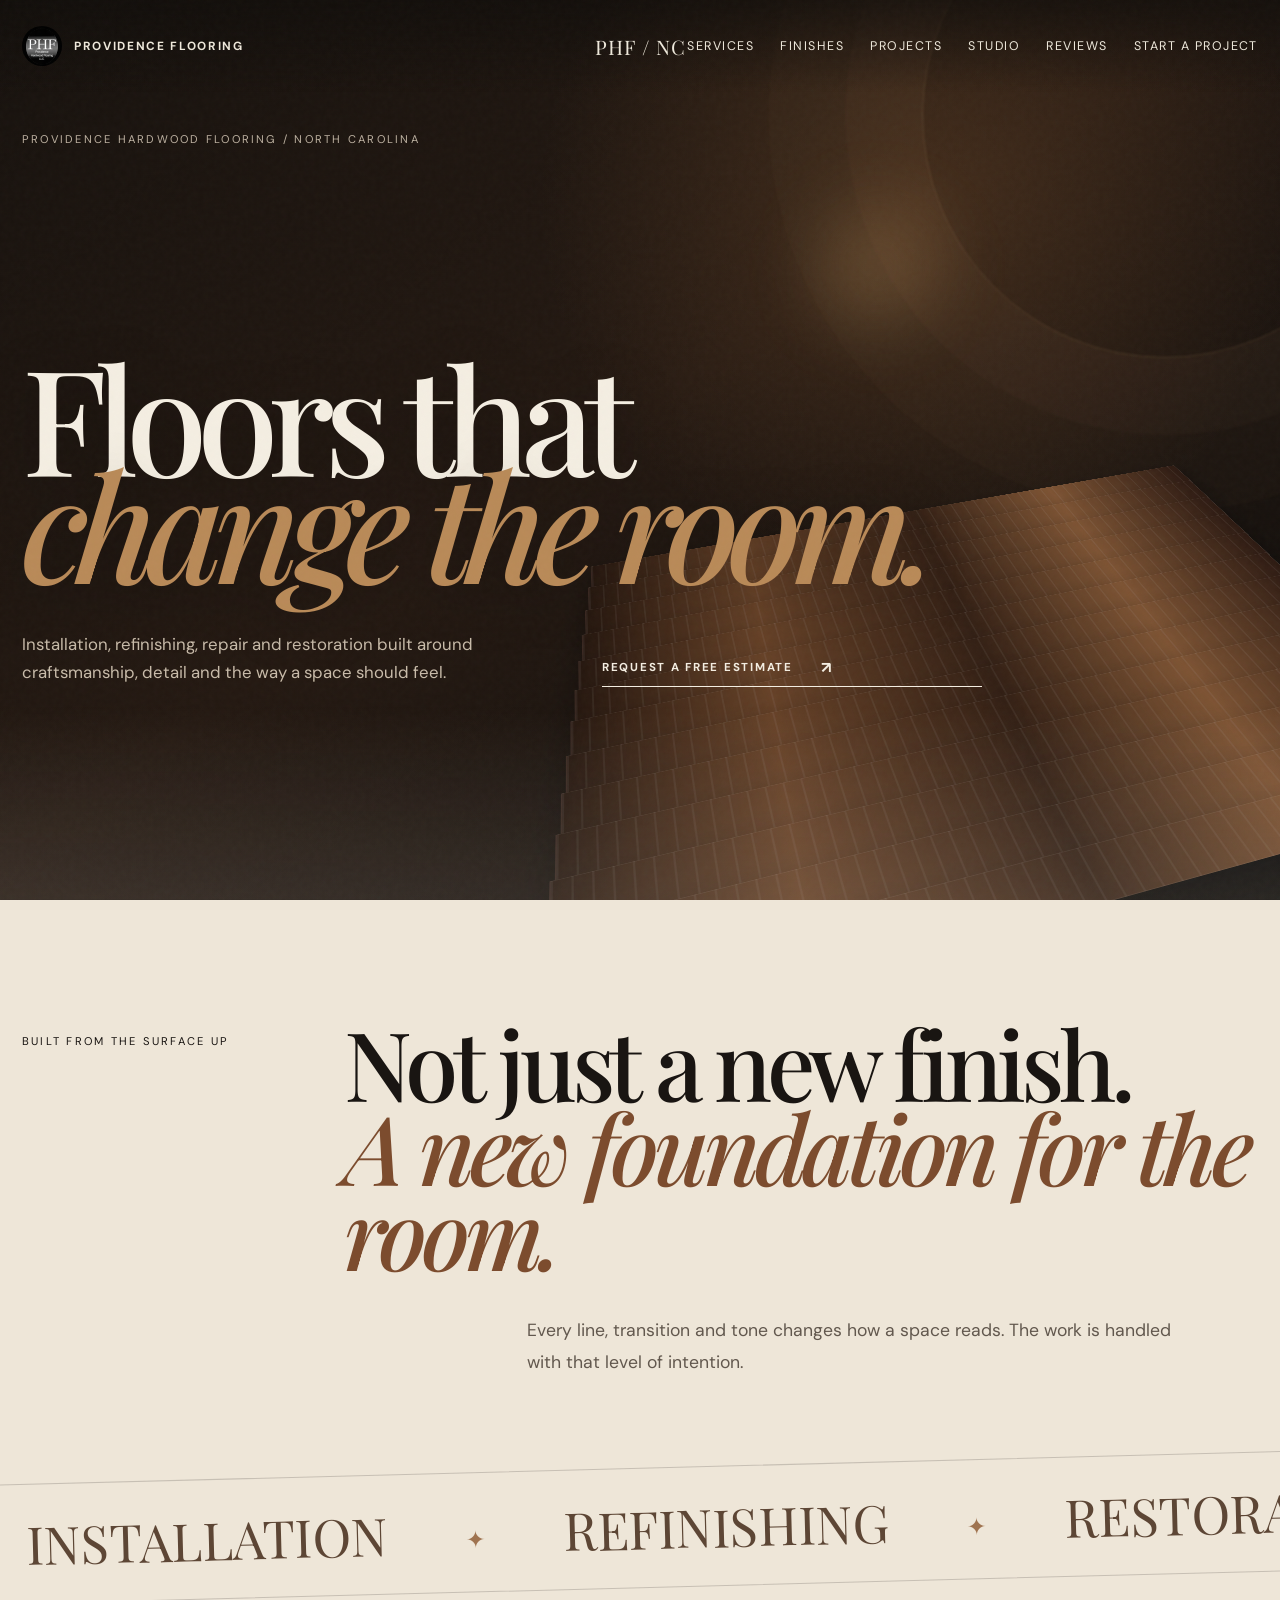
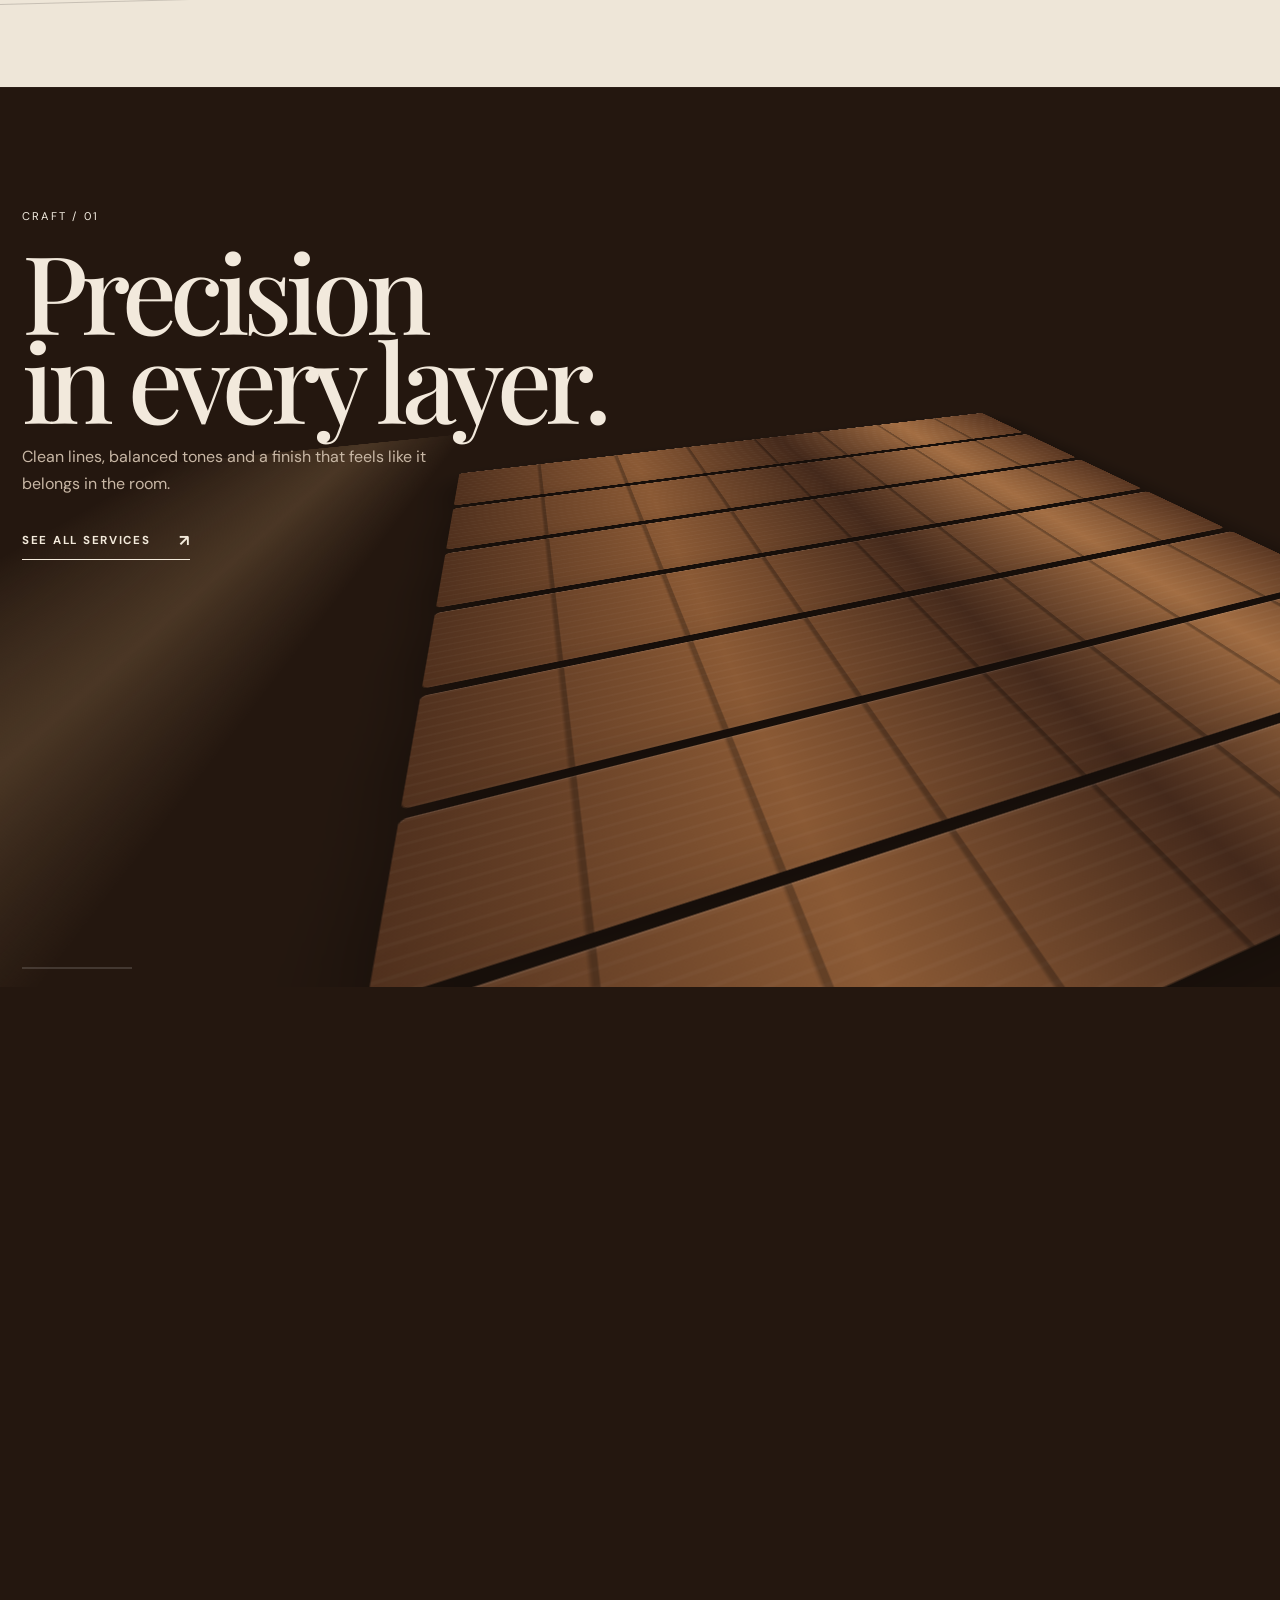
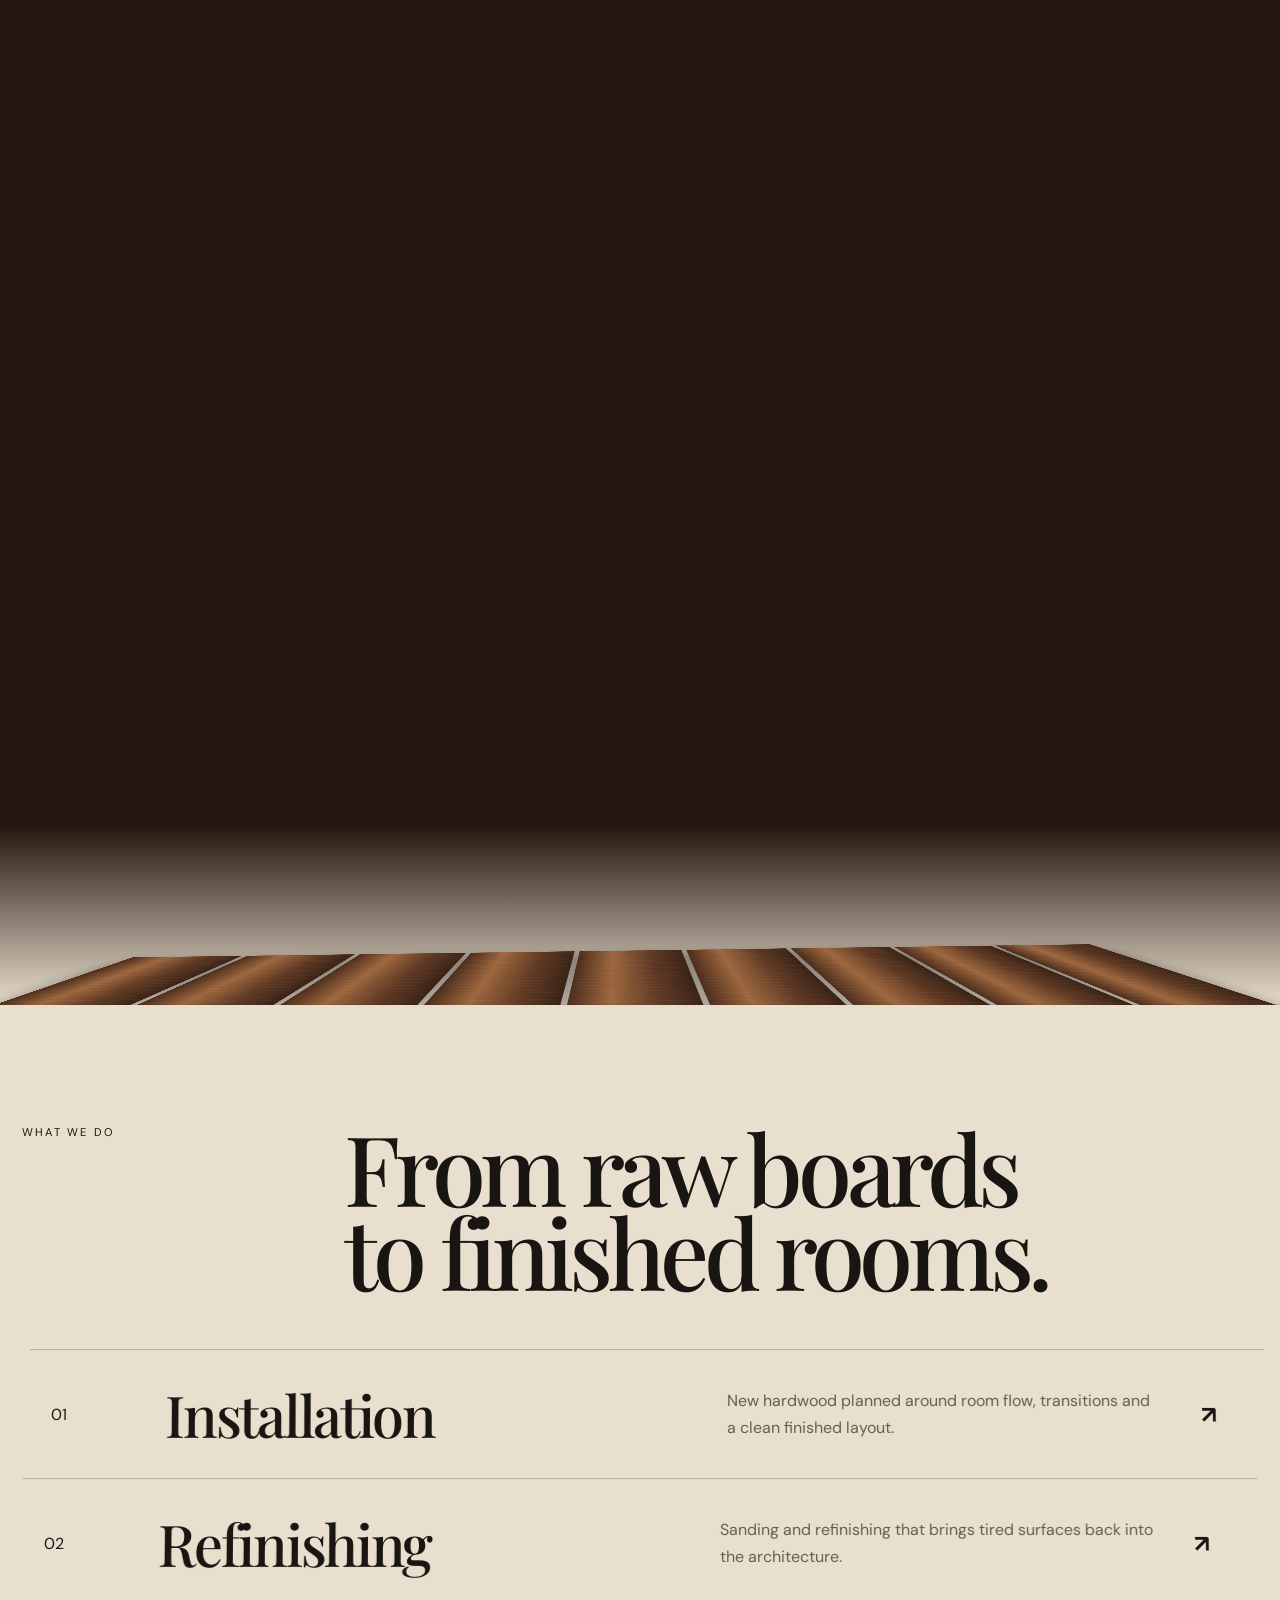
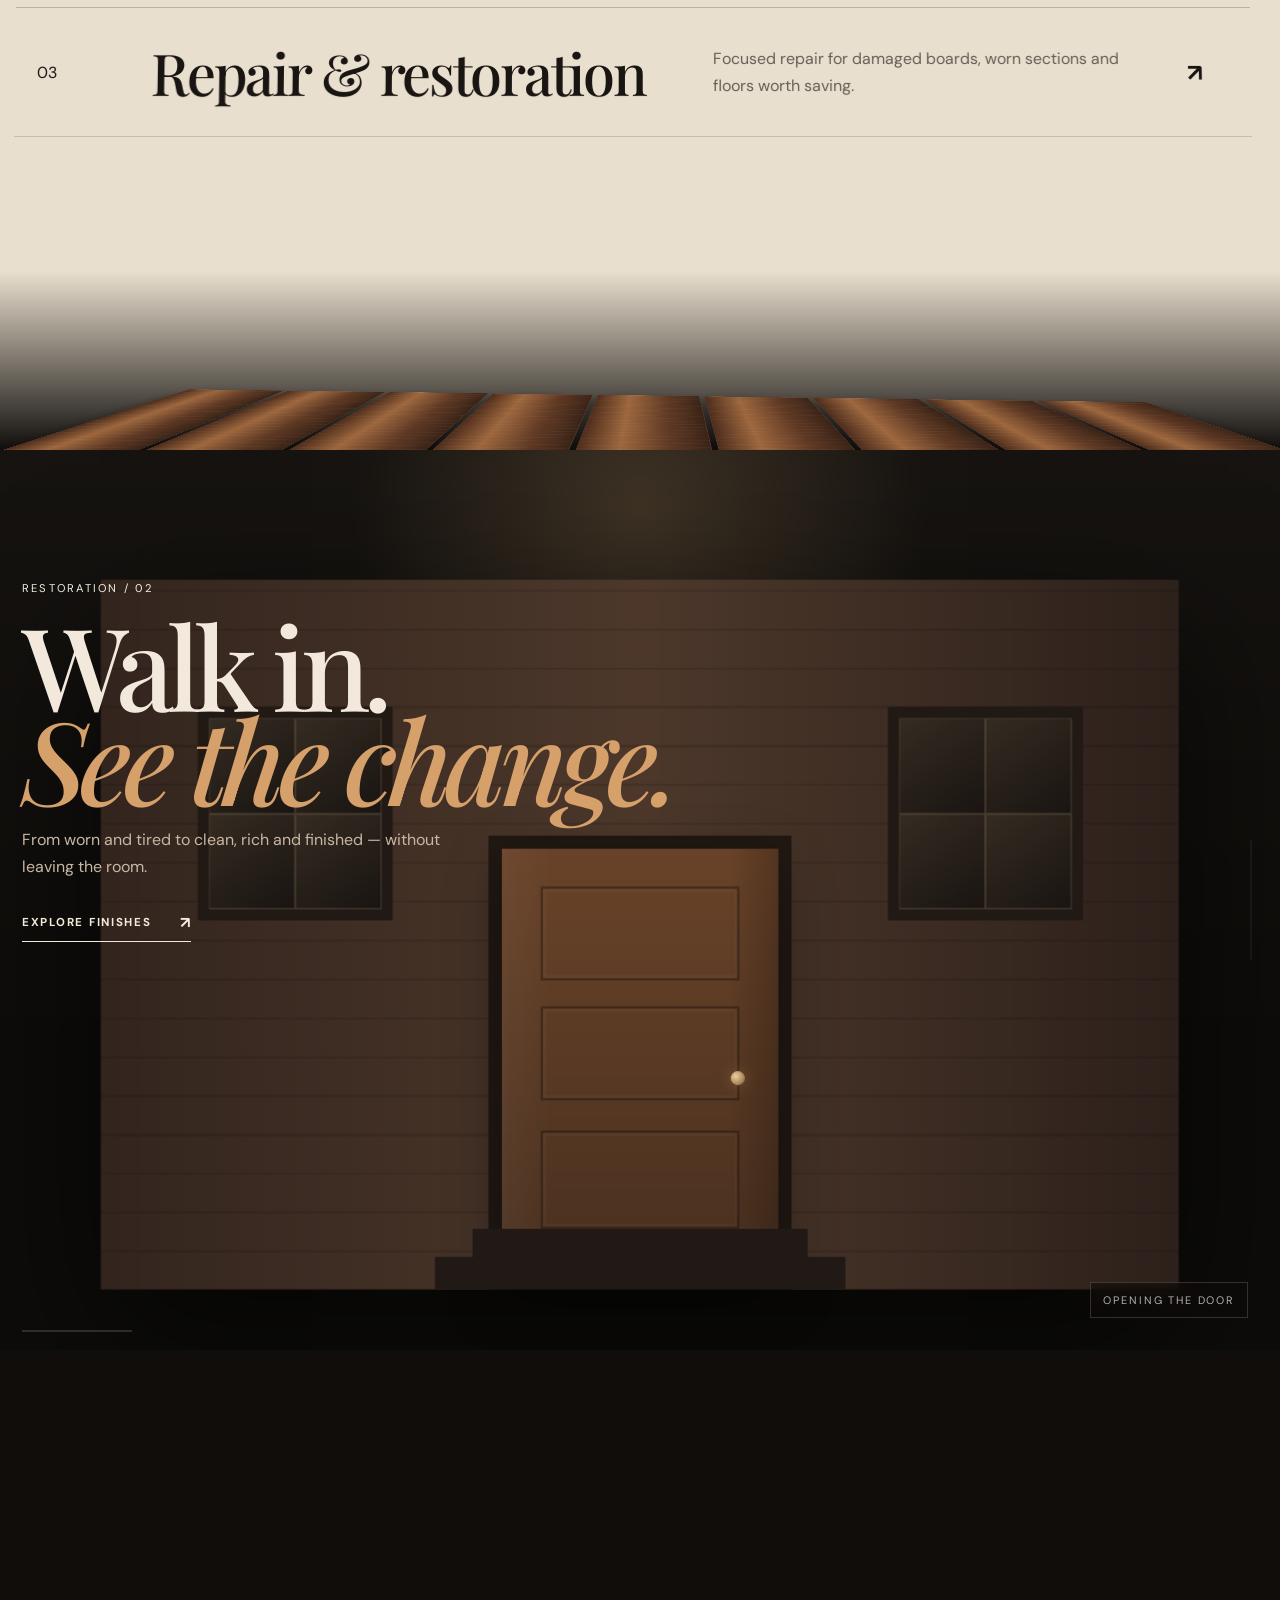
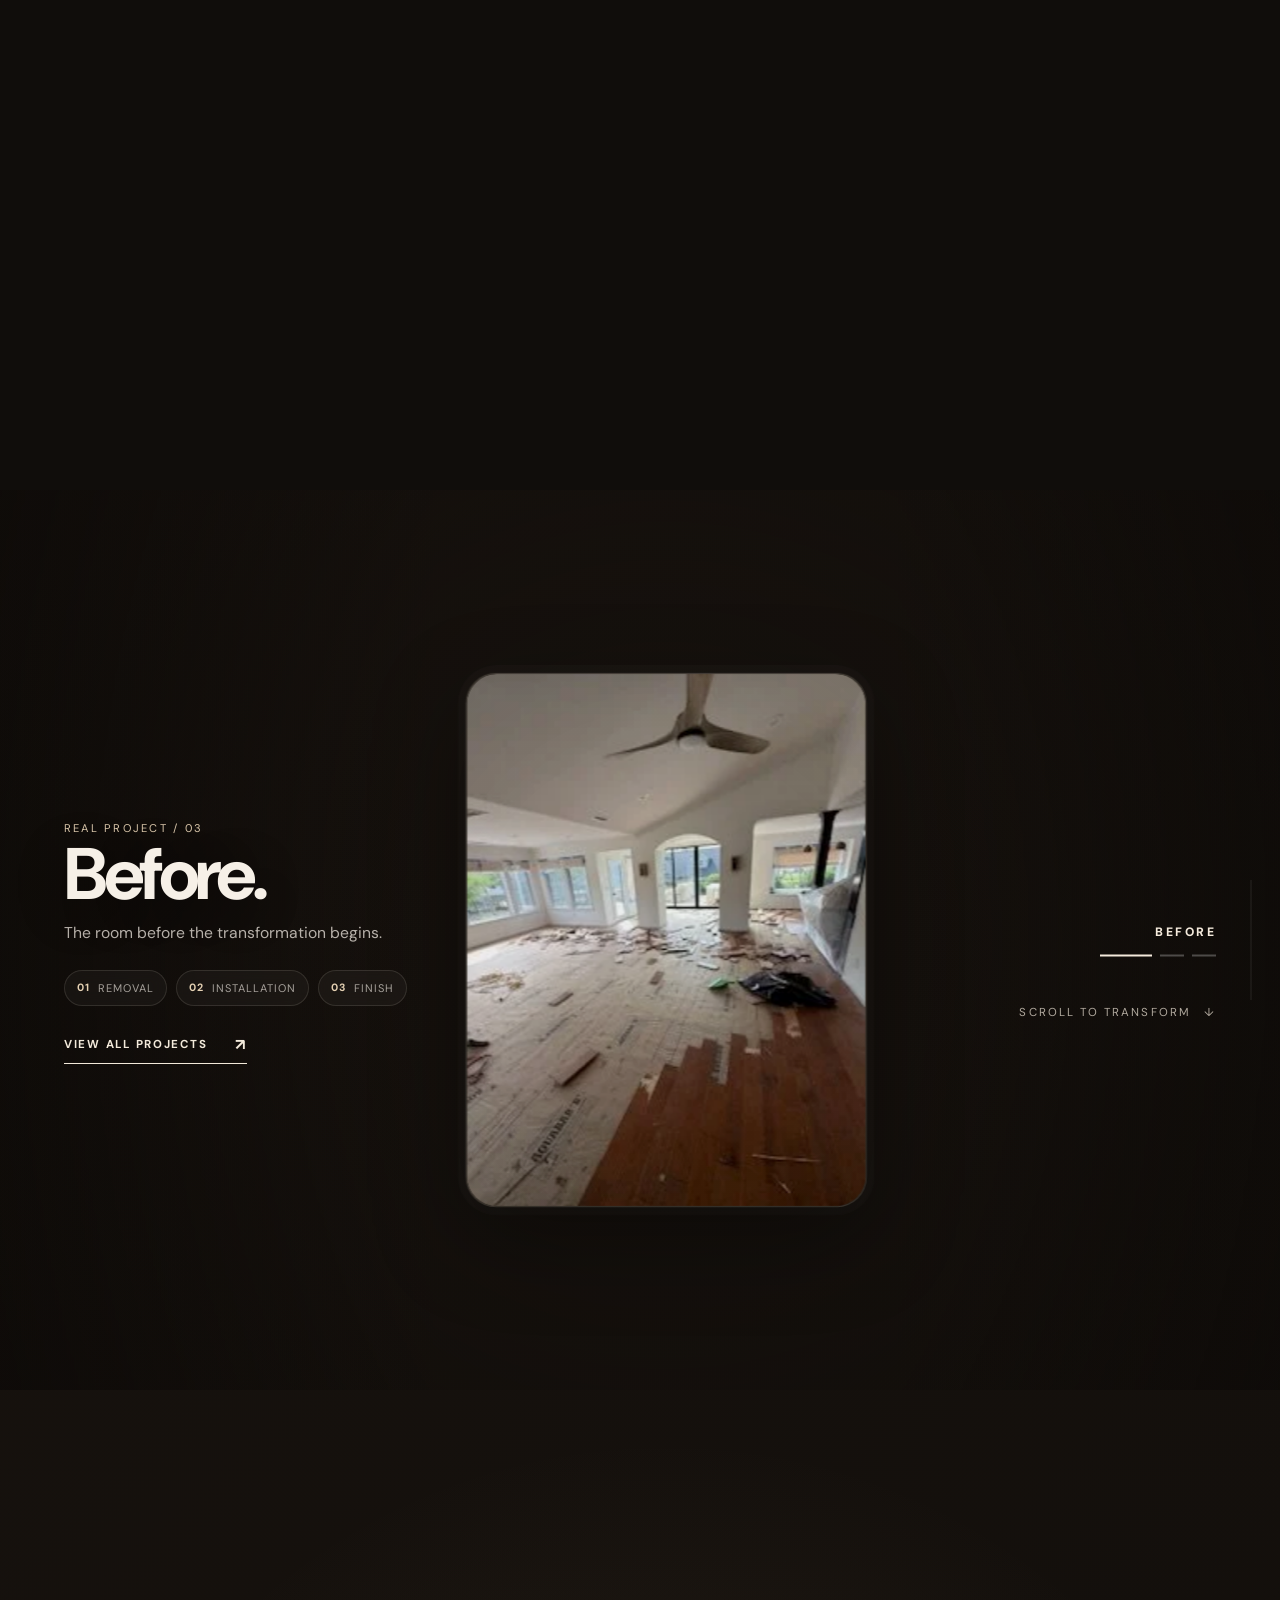
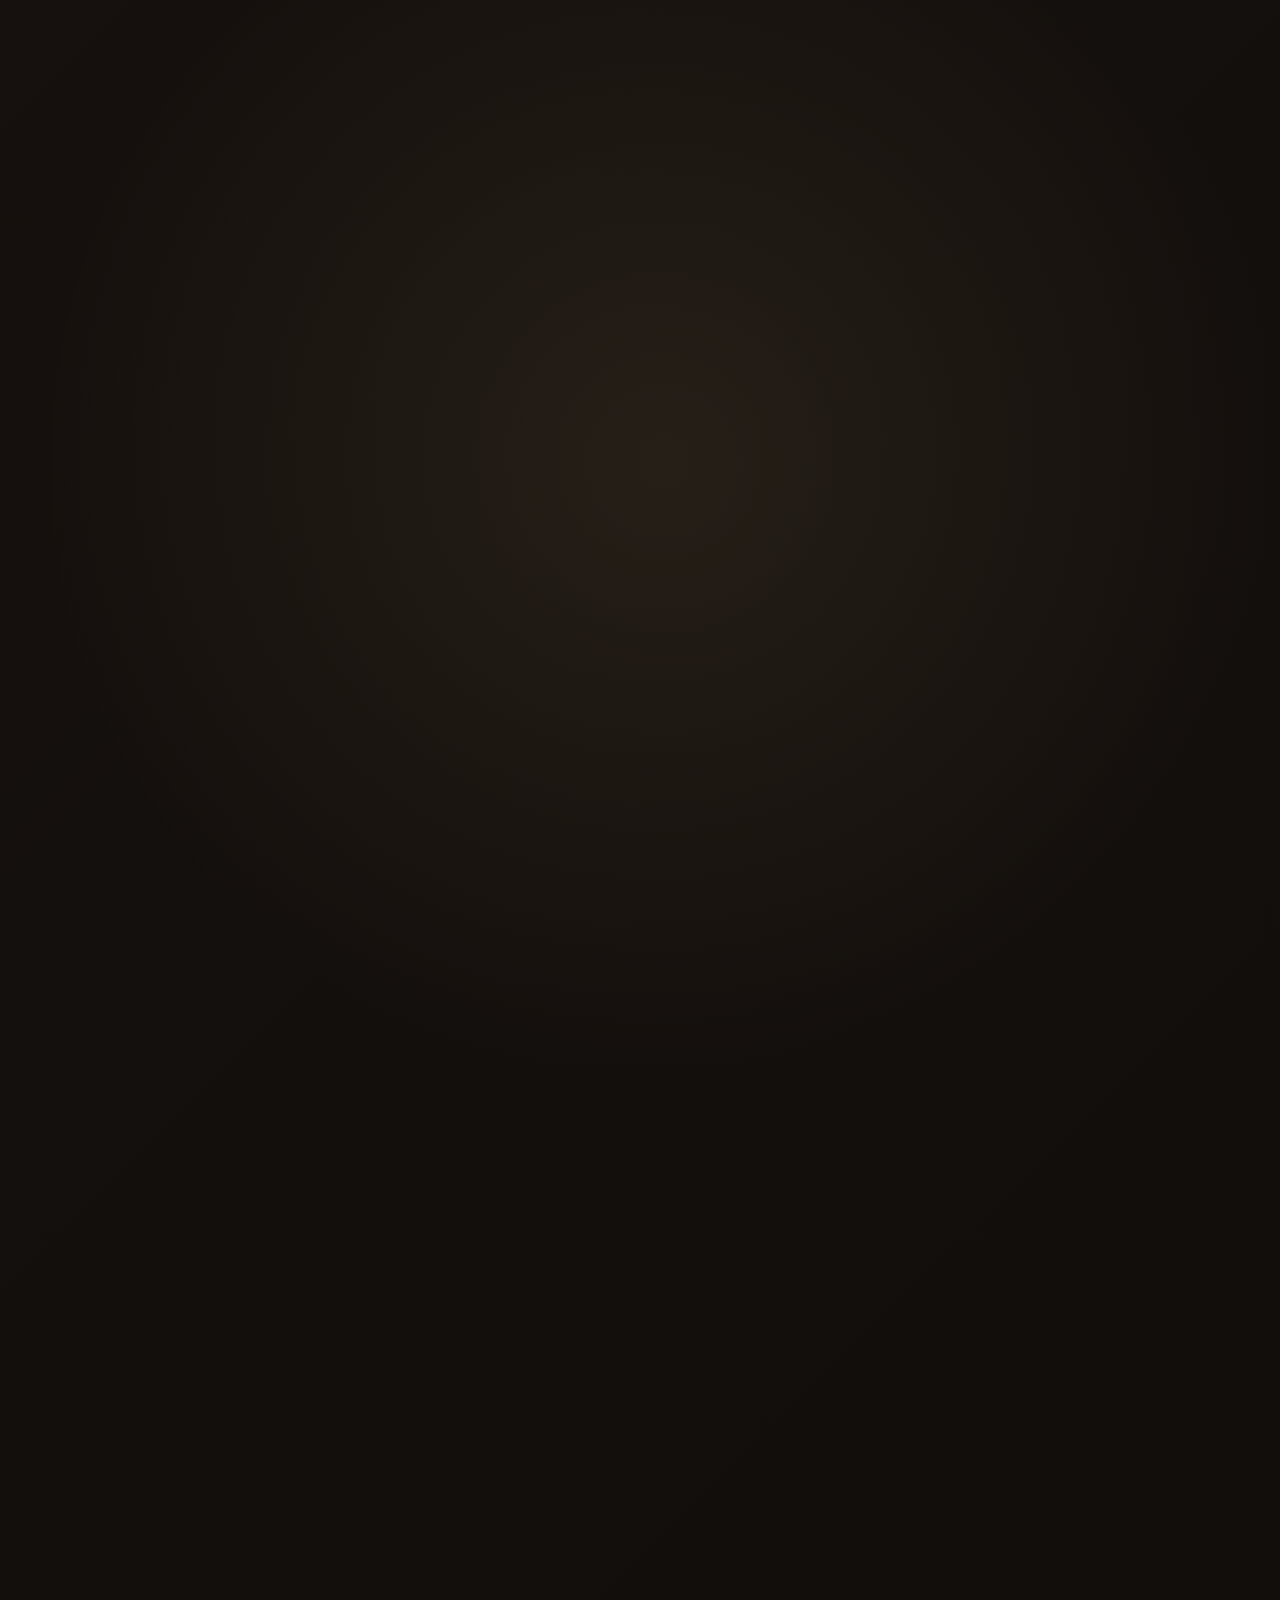
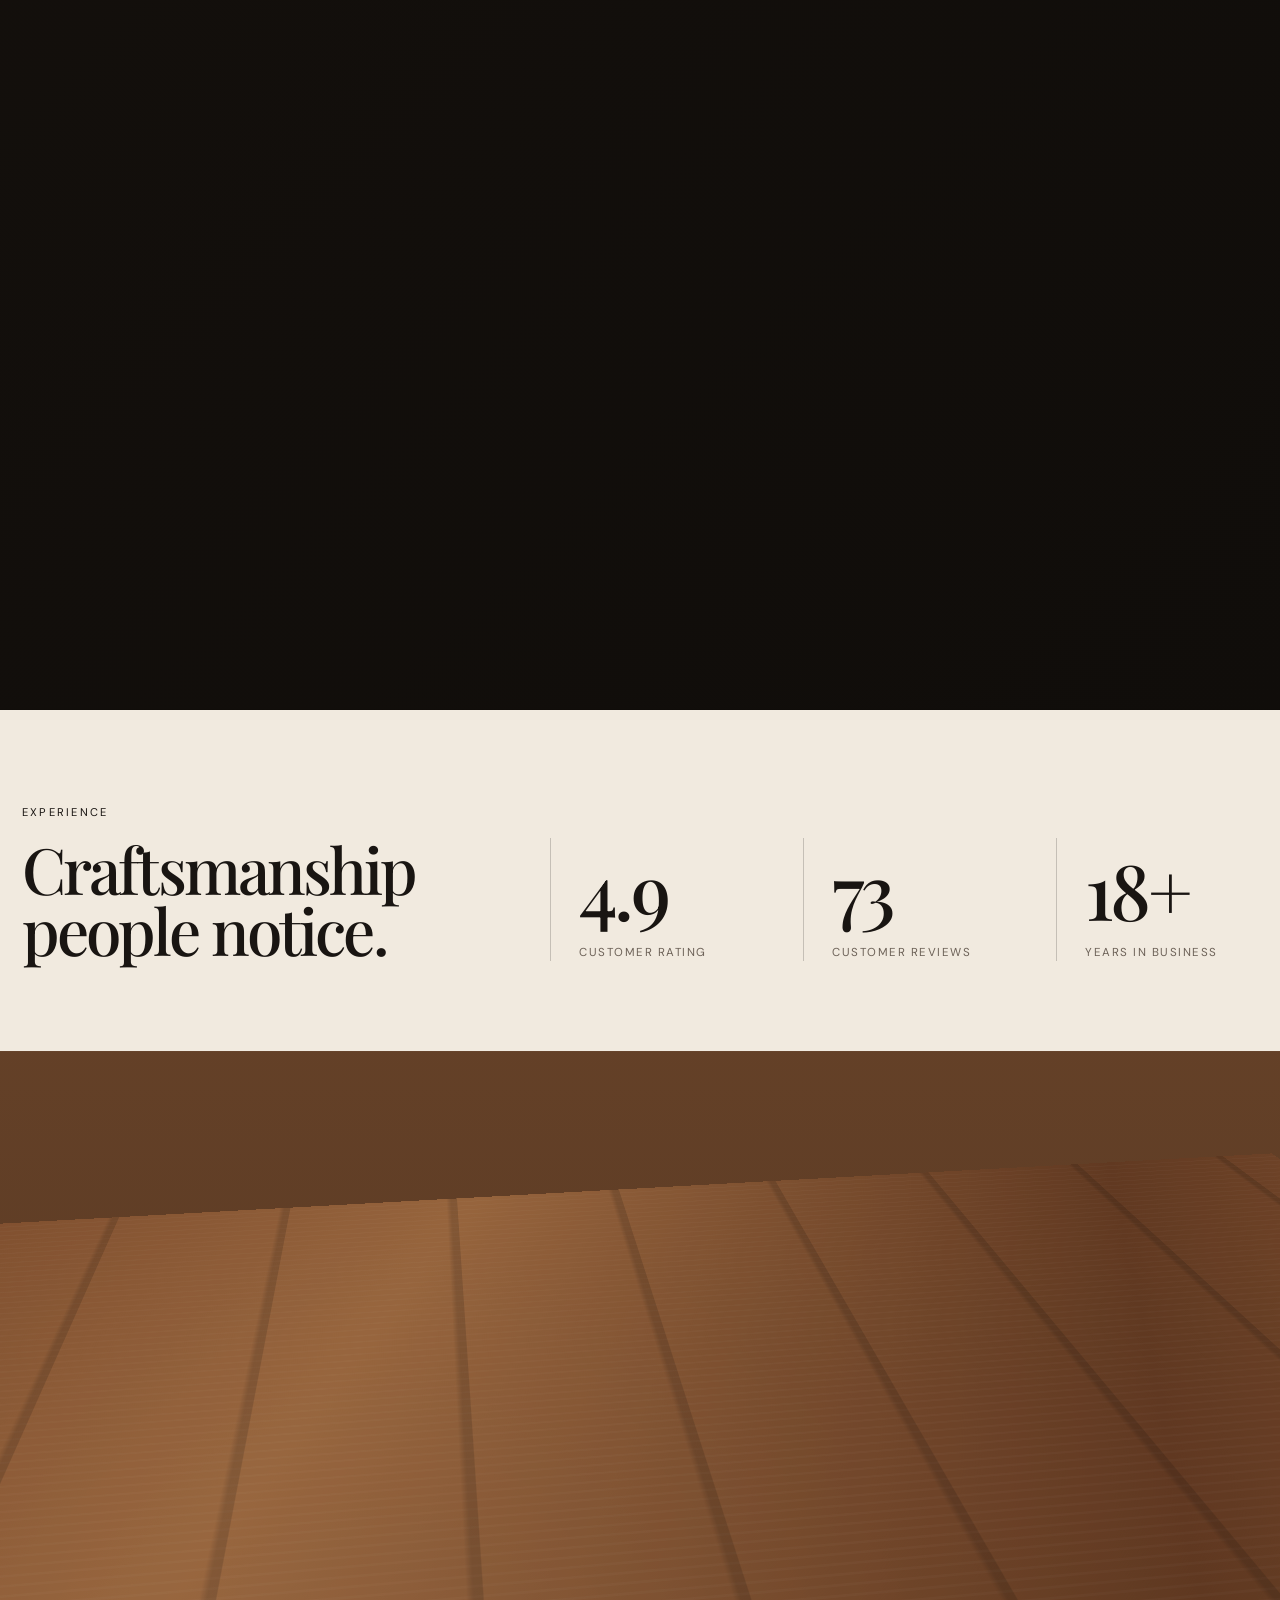
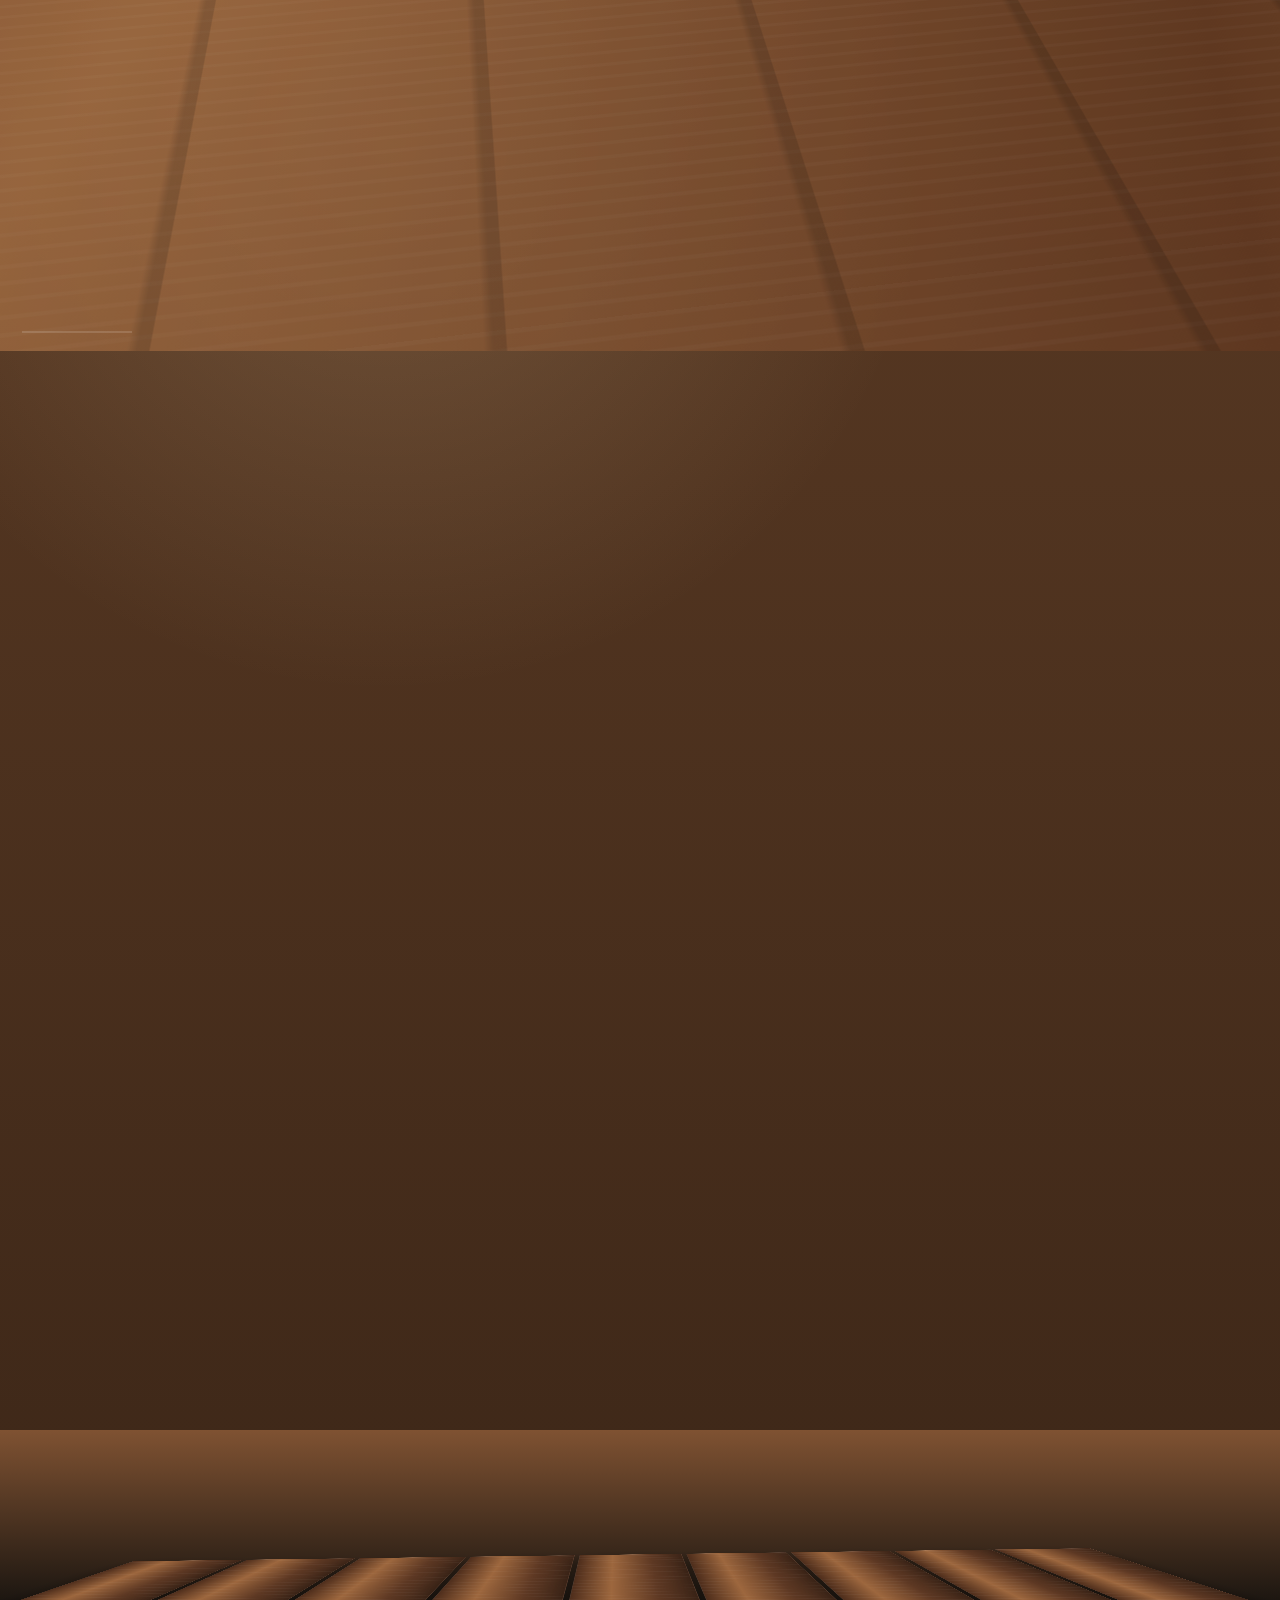
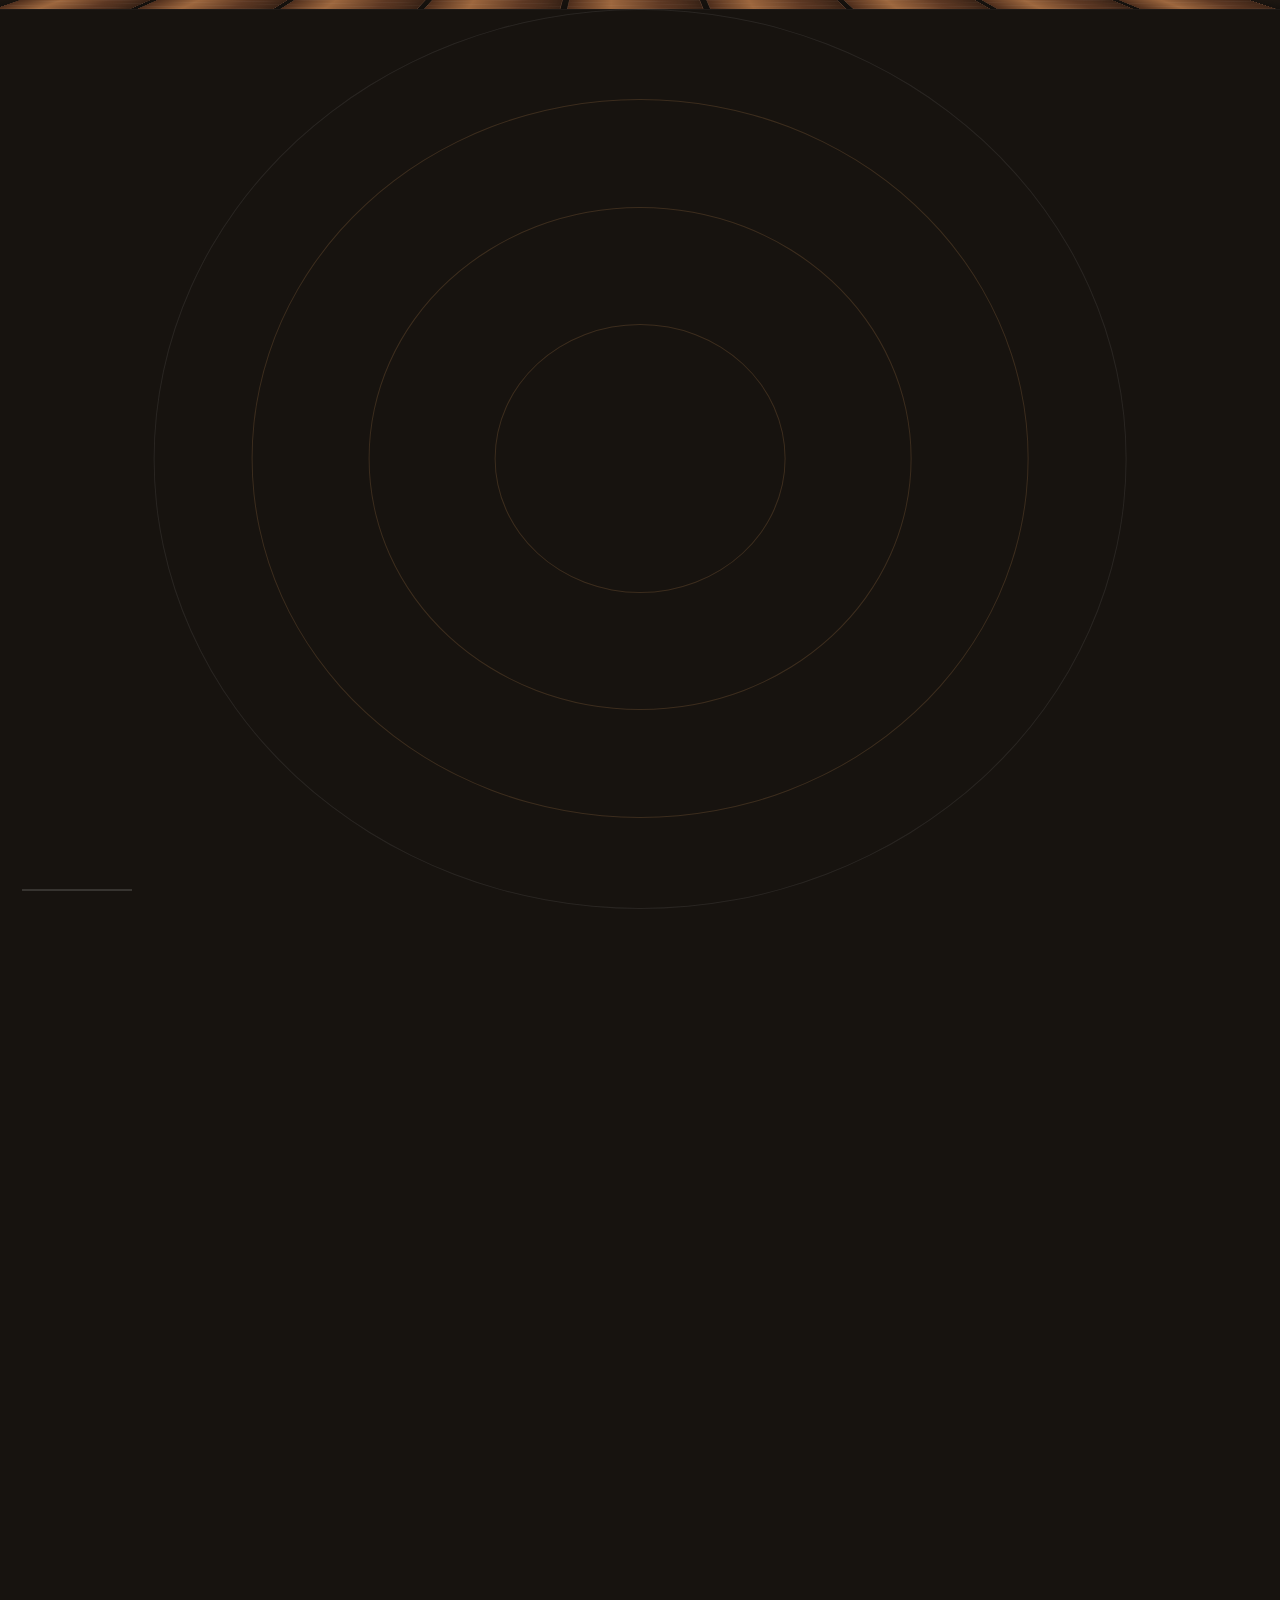
==== commit 83637c4d: "Add files via upload" ====
--- a/index.html
+++ b/index.html
@@ -6,6 +6,8 @@
 <title>Providence Hardwood Flooring LLC</title>
 <meta name="description" content="Hardwood installation, refinishing, repair and restoration in North Carolina.">
 <link rel="stylesheet" href="styles.css">
+  <link rel="icon" type="image/png" href="favicon.png">
+  <link rel="shortcut icon" href="favicon.ico">
 </head>
 <body class="home-v2">
 <div class="noise"></div>
@@ -17,6 +19,7 @@
     <nav class="links">
       <a href="services.html">Services</a>
       <a href="gallery.html">Finishes</a>
+      <a href="projects.html">Projects</a>
       <a href="about.html">Studio</a>
       <a href="reviews.html">Reviews</a>
       <a href="contact.html">Start a project</a>
@@ -24,7 +27,7 @@
     <button class="menu-btn" aria-label="Menu">☰</button>
   </div>
   <div class="mobile-panel">
-    <a href="services.html">Services</a><a href="gallery.html">Finishes</a><a href="about.html">Studio</a><a href="reviews.html">Reviews</a><a href="contact.html">Start a project</a>
+    <a href="services.html">Services</a><a href="gallery.html">Finishes</a><a href="projects.html">Projects</a><a href="about.html">Studio</a><a href="reviews.html">Reviews</a><a href="contact.html">Start a project</a>
   </div>
 </header>
 
@@ -188,6 +191,42 @@
     </div>
 
     <div class="phf-scene-progress"><span></span></div>
+  </div>
+</section>
+
+<section class="phf-project-story phf-scene phf-pinned-scene" data-scene="project-story" aria-label="Project transformation">
+  <div class="phf-project-story-pin">
+    <div class="phf-story-photo phf-story-before">
+      <img src="images/demo-room-1.webp" alt="Hardwood flooring project before renovation">
+    </div>
+    <div class="phf-story-photo phf-story-middle">
+      <img src="images/install-room.webp" alt="Hardwood flooring installation in progress">
+    </div>
+    <div class="phf-story-photo phf-story-after">
+      <img src="images/finished-room-1.webp" alt="Completed hardwood flooring renovation">
+    </div>
+    <div class="phf-story-shade" aria-hidden="true"></div>
+
+    <div class="shell phf-project-story-copy">
+      <div>
+        <span class="phf-kicker">Real project / 03</span>
+        <h2 class="phf-story-title">Before.</h2>
+        <p class="phf-story-caption">The room before the transformation begins.</p>
+        <div class="phf-story-meta" aria-label="Project details">
+          <span><b>01</b> Removal</span>
+          <span><b>02</b> Installation</span>
+          <span><b>03</b> Finish</span>
+        </div>
+      </div>
+      <a class="phf-action phf-action-light phf-story-link" href="projects.html"><span>View all projects</span><b>↗</b></a>
+    </div>
+
+    <div class="phf-story-ui" aria-hidden="true">
+      <div class="phf-story-stage-name">BEFORE</div>
+      <div class="phf-story-dots"><i class="active"></i><i></i><i></i></div>
+      <div class="phf-story-scroll">SCROLL TO TRANSFORM <span>↓</span></div>
+    </div>
+    <div class="phf-scene-progress phf-story-progress"><span></span></div>
   </div>
 </section>
 
--- a/styles.css
+++ b/styles.css
@@ -1204,3 +1204,265 @@
       transparent 70%);
   filter:blur(1.5px);
 }
+
+/* v13 project archive — deliberately isolated so the original v11 UI/animations stay untouched */
+.phf-project-grid{display:grid;grid-template-columns:repeat(12,1fr);gap:16px;align-items:start}
+.phf-project-photo{grid-column:span 6;margin:0;position:relative;overflow:hidden;background:#30241c;min-height:520px;cursor:zoom-in}
+.phf-project-photo:nth-child(3n){grid-column:span 5}.phf-project-photo:nth-child(4n){grid-column:span 7}
+.phf-project-photo img{width:100%;height:100%;position:absolute;inset:0;object-fit:cover;transition:transform .8s cubic-bezier(.2,.8,.2,1),filter .45s ease;filter:saturate(.9) contrast(1.02)}
+.phf-project-photo:hover img{transform:scale(1.045)}
+.phf-project-photo figcaption{position:absolute;left:0;bottom:0;z-index:2;background:var(--paper);padding:16px 20px;font-family:'Playfair Display',serif;font-size:1.22rem;max-width:82%}
+.phf-project-photo:after{content:"↗";position:absolute;right:18px;top:18px;width:44px;height:44px;border-radius:50%;display:grid;place-items:center;background:rgba(239,233,220,.9);color:var(--ink);font-size:1.1rem;transform:translateY(-8px);opacity:0;transition:.3s ease}
+.phf-project-photo:hover:after{transform:none;opacity:1}
+.phf-lightbox{position:fixed;inset:0;z-index:9999;background:rgba(17,14,12,.94);display:grid;place-items:center;padding:5vw;opacity:0;pointer-events:none;transition:opacity .25s ease}
+.phf-lightbox.open{opacity:1;pointer-events:auto}.phf-lightbox img{max-width:min(1100px,92vw);max-height:86vh;object-fit:contain;box-shadow:0 30px 100px rgba(0,0,0,.45)}
+.phf-lightbox button{position:fixed;right:28px;top:22px;border:0;background:transparent;color:#fff;font:300 3rem/1 Arial;cursor:pointer}
+@media(max-width:760px){.phf-project-grid{grid-template-columns:1fr}.phf-project-photo,.phf-project-photo:nth-child(3n),.phf-project-photo:nth-child(4n){grid-column:1;min-height:420px}}
+@media(max-width:560px){.phf-project-photo{min-height:330px}.phf-project-photo figcaption{font-size:1rem;padding:12px 14px}}
+
+
+/* =========================================================
+   V14 — REAL PROJECT SCROLL-LOCK TRANSFORMATION
+   Sticky scene: BEFORE -> IN PROGRESS -> FINISHED, then releases.
+   ========================================================= */
+.phf-project-story{
+  height:380vh;
+  min-height:2600px;
+  position:relative;
+  background:#17120e;
+}
+.phf-project-story-pin{
+  position:sticky;
+  top:0;
+  height:100vh;
+  min-height:620px;
+  overflow:hidden;
+  background:#17120e;
+  isolation:isolate;
+}
+.phf-story-photo{
+  position:absolute;
+  inset:-3%;
+  z-index:1;
+  opacity:0;
+  transform:scale(1.07) translate3d(0,18px,0);
+  will-change:opacity,transform,filter;
+}
+.phf-story-photo img{
+  width:100%;height:100%;display:block;object-fit:cover;
+  filter:saturate(.82) contrast(1.05) brightness(.82);
+}
+.phf-story-before{opacity:1;transform:scale(1.035)}
+.phf-story-shade{
+  position:absolute;inset:0;z-index:4;pointer-events:none;
+  background:
+    linear-gradient(90deg,rgba(14,10,7,.72) 0%,rgba(14,10,7,.28) 45%,rgba(14,10,7,.08) 72%),
+    linear-gradient(0deg,rgba(14,10,7,.42),transparent 45%,rgba(14,10,7,.18));
+}
+.phf-project-story-copy{
+  position:relative;z-index:8;height:100%;
+  display:flex;flex-direction:column;justify-content:flex-end;align-items:flex-start;
+  padding-bottom:10vh;pointer-events:none;
+}
+.phf-project-story-copy>div{max-width:720px}
+.phf-project-story-copy .phf-kicker{color:#eee2cf}
+.phf-story-title{
+  margin:.18em 0 .16em;
+  color:#f6f0e7;
+  font-size:clamp(4.2rem,10vw,10rem);
+  line-height:.82;
+  letter-spacing:-.065em;
+  text-shadow:0 10px 50px rgba(0,0,0,.25);
+}
+.phf-story-caption{max-width:520px;color:rgba(246,240,231,.78);font-size:clamp(1rem,1.3vw,1.22rem)}
+.phf-story-link{margin-top:28px;pointer-events:auto}
+.phf-story-ui{
+  position:absolute;z-index:9;right:clamp(22px,4vw,70px);top:50%;transform:translateY(-50%);
+  display:flex;flex-direction:column;align-items:flex-end;gap:17px;color:#f4eadc;
+  font-size:.72rem;letter-spacing:.18em;text-transform:uppercase;
+}
+.phf-story-stage-name{font-weight:800;min-width:112px;text-align:right}
+.phf-story-dots{display:flex;gap:8px}
+.phf-story-dots i{width:30px;height:2px;background:rgba(255,255,255,.26);transition:width .35s ease,background .35s ease}
+.phf-story-dots i.active{width:58px;background:#f4eadc}
+.phf-story-scroll{position:absolute;right:0;top:100%;margin-top:56px;white-space:nowrap;opacity:.7;transition:opacity .3s ease}
+.phf-story-scroll span{display:inline-block;margin-left:8px;animation:phfStoryNudge 1.35s ease-in-out infinite}
+@keyframes phfStoryNudge{0%,100%{transform:translateY(0)}50%{transform:translateY(7px)}}
+.phf-story-progress{z-index:12}
+.phf-project-story .phf-scene-progress span{width:var(--project-story-progress,0%)}
+
+@media(max-width:900px){
+  .phf-project-story{height:340vh;min-height:2350px}
+  .phf-project-story-pin{min-height:560px}
+  .phf-story-photo{inset:0}
+  .phf-story-photo img{object-position:center center}
+  .phf-project-story-copy{padding:0 22px 11vh}
+  .phf-story-title{font-size:clamp(3.5rem,18vw,6.4rem)}
+  .phf-story-ui{right:20px;top:28%;gap:12px}
+  .phf-story-scroll{display:none}
+}
+@media(max-width:560px){
+  .phf-project-story{height:320vh;min-height:2100px}
+  .phf-project-story-pin{min-height:520px}
+  .phf-story-shade{background:linear-gradient(0deg,rgba(12,9,7,.78) 0%,rgba(12,9,7,.15) 62%)}
+  .phf-story-ui{top:22%;right:16px}
+  .phf-story-caption{max-width:88%}
+  .phf-story-link{margin-top:18px}
+}
+@media(prefers-reduced-motion:reduce){
+  .phf-story-scroll span{animation:none}
+}
+
+
+/* =========================================================
+   V15 — PROJECT STORY REFINED LAYOUT
+   Keeps the V14 scroll-lock sequence, but presents the real
+   low-resolution project photos in a clean centered portrait card.
+   ========================================================= */
+.phf-project-story{
+  background:
+    radial-gradient(circle at 52% 46%, rgba(198,167,125,.10), transparent 32%),
+    linear-gradient(135deg,#17120e 0%,#100d0a 100%);
+}
+.phf-project-story-pin{
+  background:transparent;
+}
+.phf-story-photo{
+  inset:auto;
+  left:52%;
+  top:50%;
+  width:min(31vw,420px);
+  aspect-ratio:3/4;
+  height:auto;
+  border-radius:30px;
+  overflow:hidden;
+  background:#201a15;
+  border:1px solid rgba(244,234,220,.17);
+  box-shadow:0 30px 90px rgba(0,0,0,.38),0 0 0 8px rgba(255,255,255,.025);
+  transform:translate(-50%,-50%) scale(1.02);
+  transform-origin:center;
+}
+.phf-story-photo img{
+  width:100%;
+  height:100%;
+  object-fit:cover;
+  object-position:center;
+  border-radius:inherit;
+  filter:saturate(.94) contrast(1.02) brightness(.94);
+  image-rendering:auto;
+}
+.phf-story-before{opacity:1}
+.phf-story-shade{
+  z-index:4;
+  background:
+    radial-gradient(circle at 52% 50%,transparent 0 24%,rgba(12,9,7,.08) 45%,rgba(12,9,7,.40) 100%),
+    linear-gradient(90deg,rgba(10,8,6,.45),transparent 34%,transparent 70%,rgba(10,8,6,.35));
+}
+.phf-project-story-copy{
+  position:absolute;
+  z-index:8;
+  left:clamp(28px,5vw,84px);
+  top:50%;
+  transform:translateY(-50%);
+  width:min(29vw,430px);
+  height:auto;
+  display:block;
+  padding:0;
+  pointer-events:none;
+}
+.phf-project-story-copy>div{max-width:430px}
+.phf-project-story-copy .phf-kicker{
+  color:#d9c6aa;
+  margin-bottom:18px;
+}
+.phf-story-title{
+  margin:.08em 0 .18em;
+  font-size:clamp(3.1rem,5.7vw,6.4rem);
+  line-height:.88;
+  letter-spacing:-.06em;
+}
+.phf-story-caption{
+  max-width:390px;
+  margin:0;
+  color:rgba(246,240,231,.72);
+  font-size:clamp(.98rem,1.15vw,1.16rem);
+  line-height:1.65;
+}
+.phf-story-meta{
+  display:flex;
+  flex-wrap:wrap;
+  gap:9px;
+  margin-top:24px;
+}
+.phf-story-meta span{
+  display:inline-flex;
+  align-items:center;
+  gap:8px;
+  min-height:36px;
+  padding:8px 12px;
+  border:1px solid rgba(244,234,220,.12);
+  border-radius:999px;
+  background:rgba(255,255,255,.035);
+  color:rgba(246,240,231,.64);
+  font-size:.69rem;
+  letter-spacing:.09em;
+  text-transform:uppercase;
+  backdrop-filter:blur(8px);
+}
+.phf-story-meta b{color:#e6d2b4;font-size:.66rem}
+.phf-story-link{
+  margin-top:28px;
+  pointer-events:auto;
+}
+.phf-story-ui{
+  right:clamp(26px,5vw,82px);
+  top:50%;
+  gap:15px;
+}
+.phf-story-stage-name{
+  min-width:130px;
+  font-size:.76rem;
+  letter-spacing:.2em;
+}
+.phf-story-dots i{width:24px}
+.phf-story-dots i.active{width:52px}
+.phf-story-scroll{margin-top:48px}
+
+@media(max-width:1050px){
+  .phf-story-photo{left:56%;width:min(37vw,390px);border-radius:26px}
+  .phf-project-story-copy{left:28px;width:31vw}
+  .phf-story-ui{right:24px}
+  .phf-story-title{font-size:clamp(3rem,6vw,5.2rem)}
+}
+@media(max-width:760px){
+  .phf-project-story{height:330vh;min-height:2200px}
+  .phf-project-story-pin{min-height:620px}
+  .phf-story-photo{
+    left:50%;
+    top:45%;
+    width:min(68vw,330px);
+    border-radius:24px;
+  }
+  .phf-project-story-copy{
+    left:20px;
+    right:20px;
+    top:auto;
+    bottom:8.5vh;
+    transform:none;
+    width:auto;
+    padding:0;
+  }
+  .phf-project-story-copy>div{max-width:88%}
+  .phf-project-story-copy .phf-kicker{margin-bottom:8px}
+  .phf-story-title{font-size:clamp(2.6rem,12vw,4.4rem);margin-bottom:.12em}
+  .phf-story-caption{font-size:.95rem;line-height:1.5;max-width:88%}
+  .phf-story-meta{display:none}
+  .phf-story-link{margin-top:14px}
+  .phf-story-ui{top:22%;right:16px}
+}
+@media(max-width:480px){
+  .phf-project-story{height:315vh;min-height:2050px}
+  .phf-story-photo{top:42%;width:min(72vw,300px);border-radius:22px}
+  .phf-project-story-copy{bottom:6.5vh}
+  .phf-story-ui{top:17%}
+}
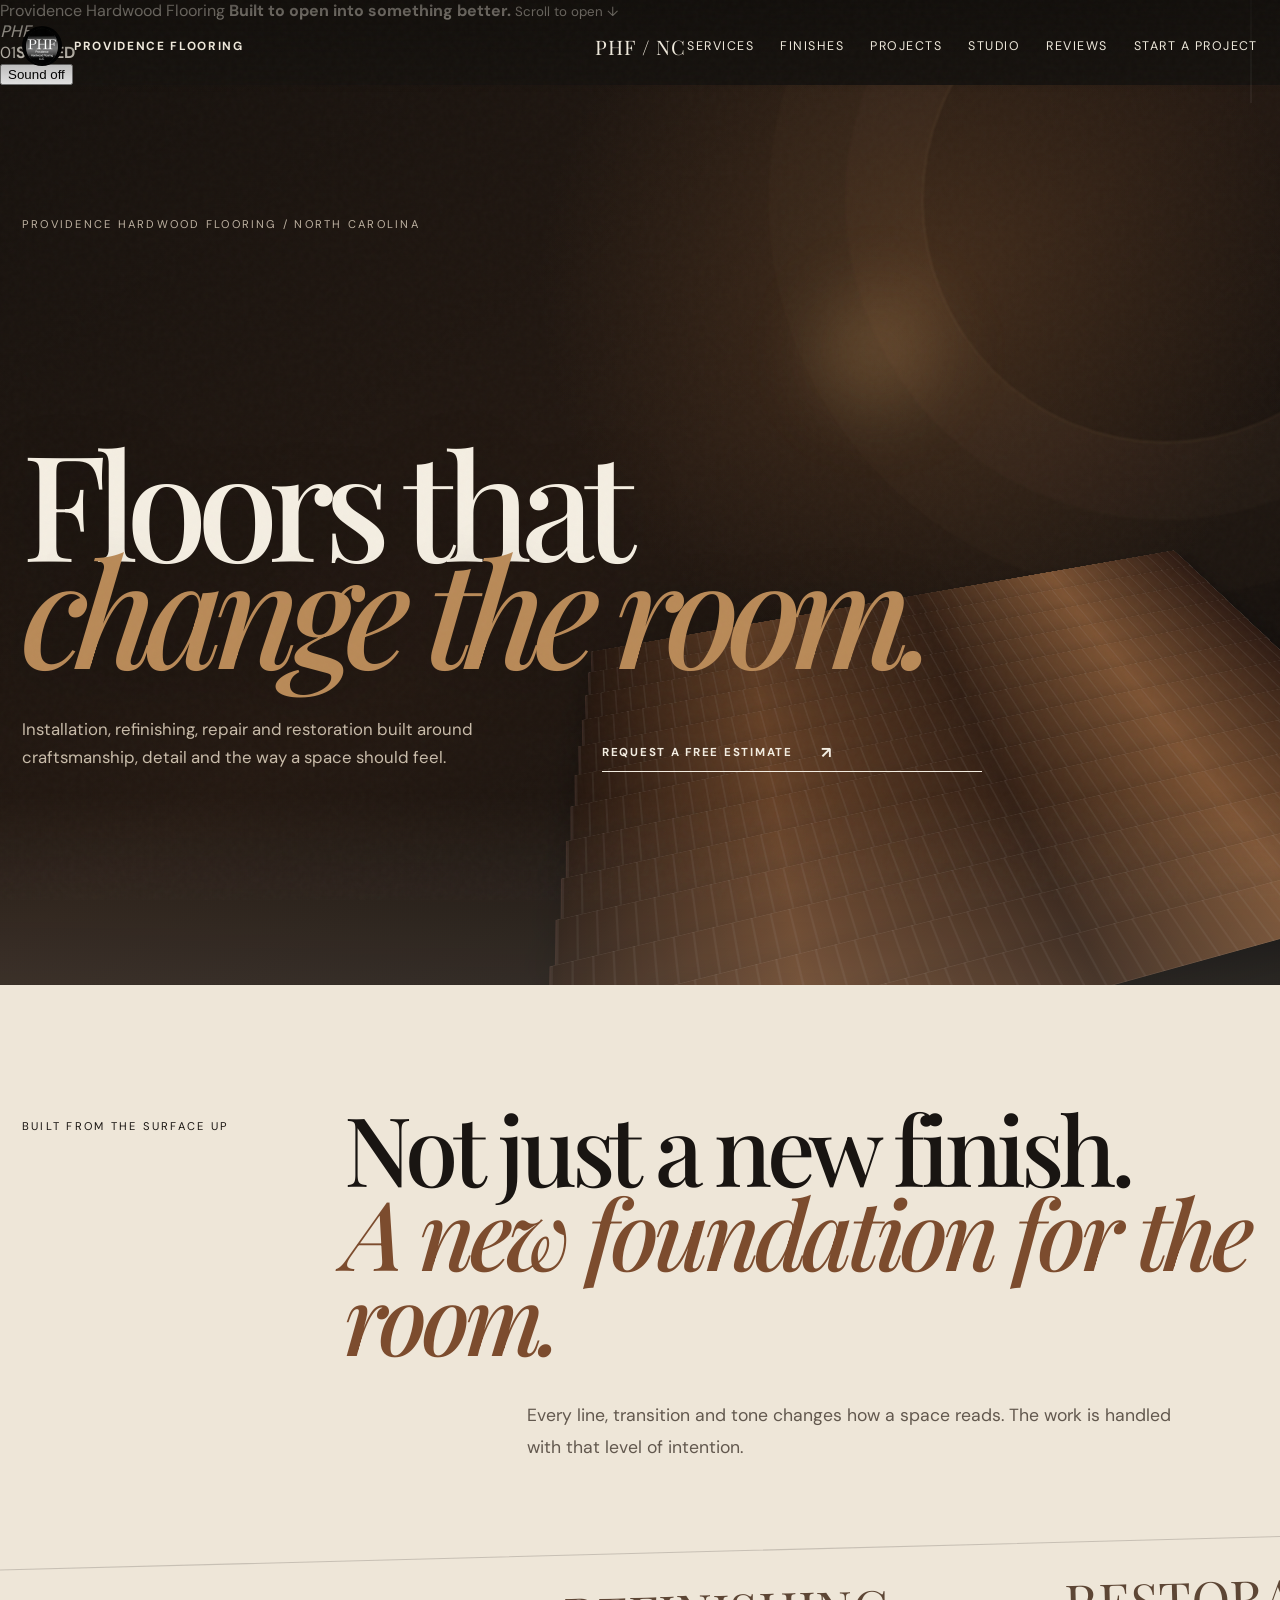
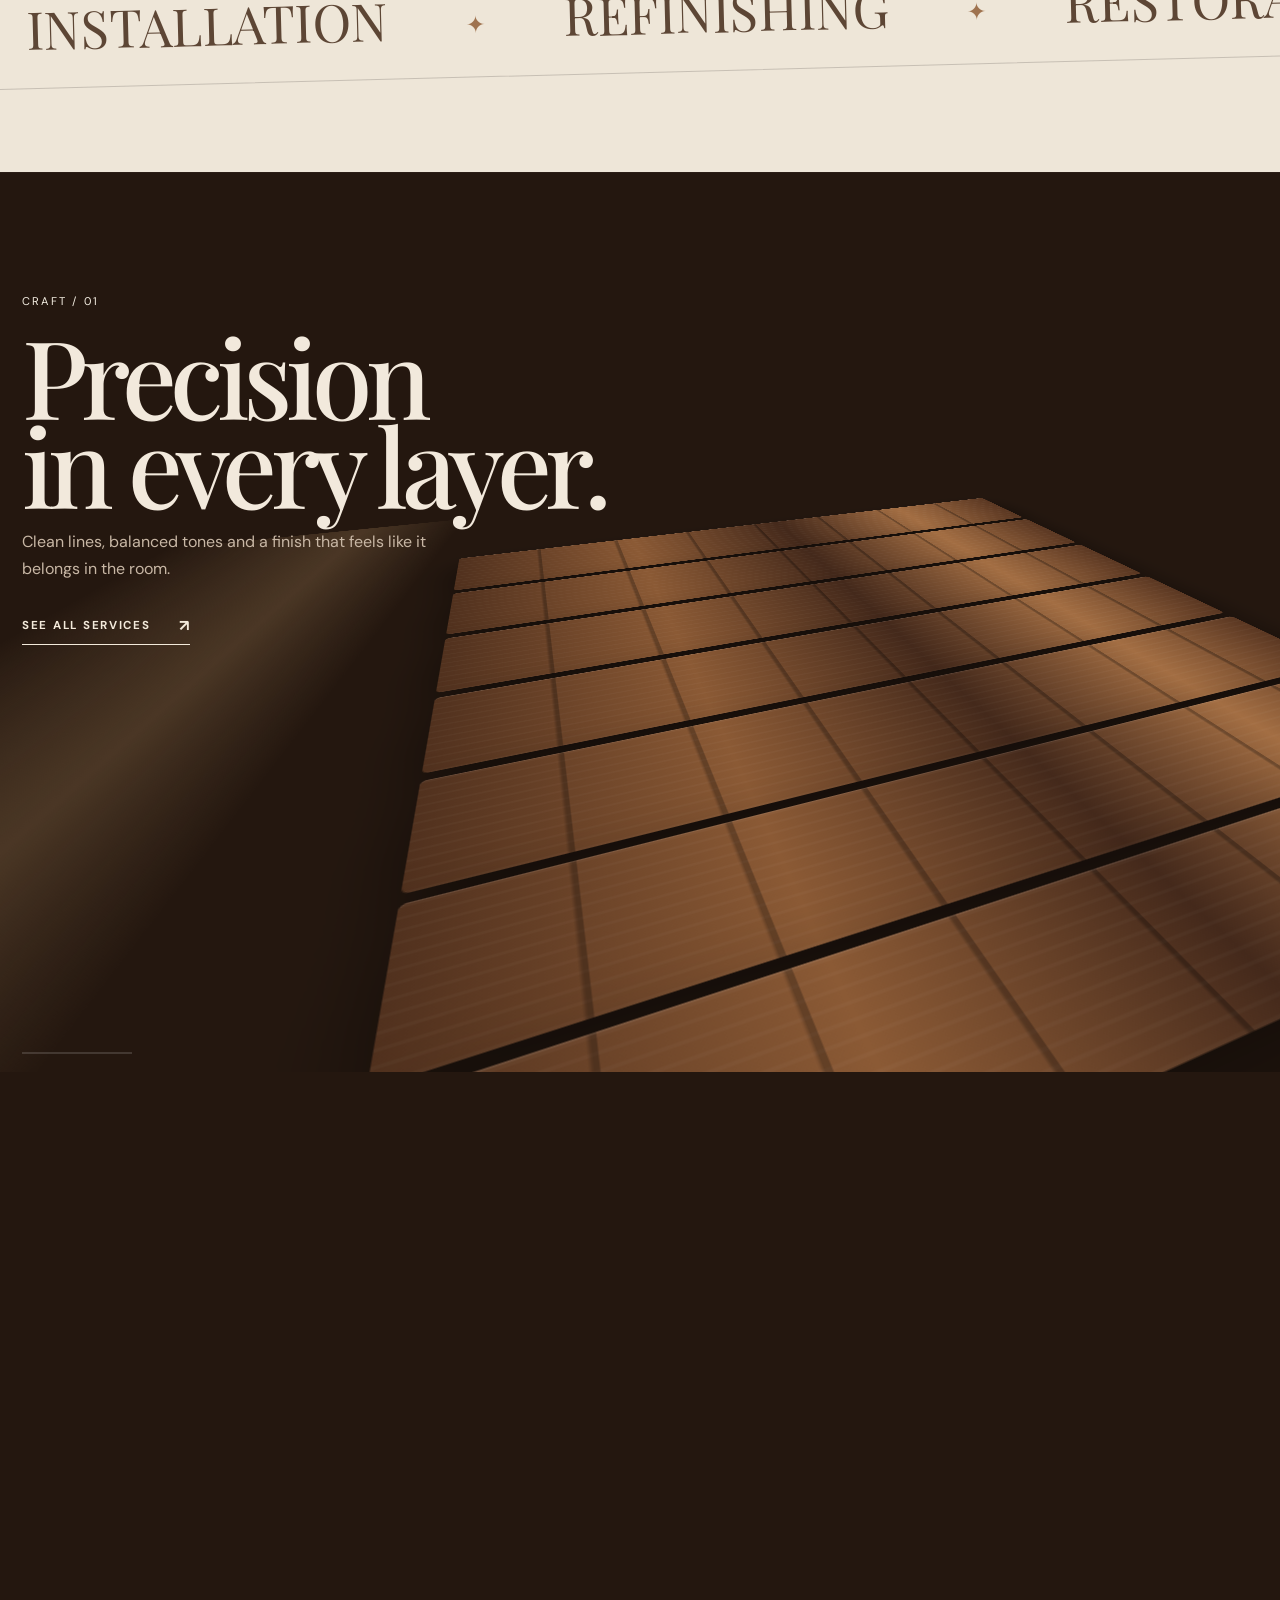
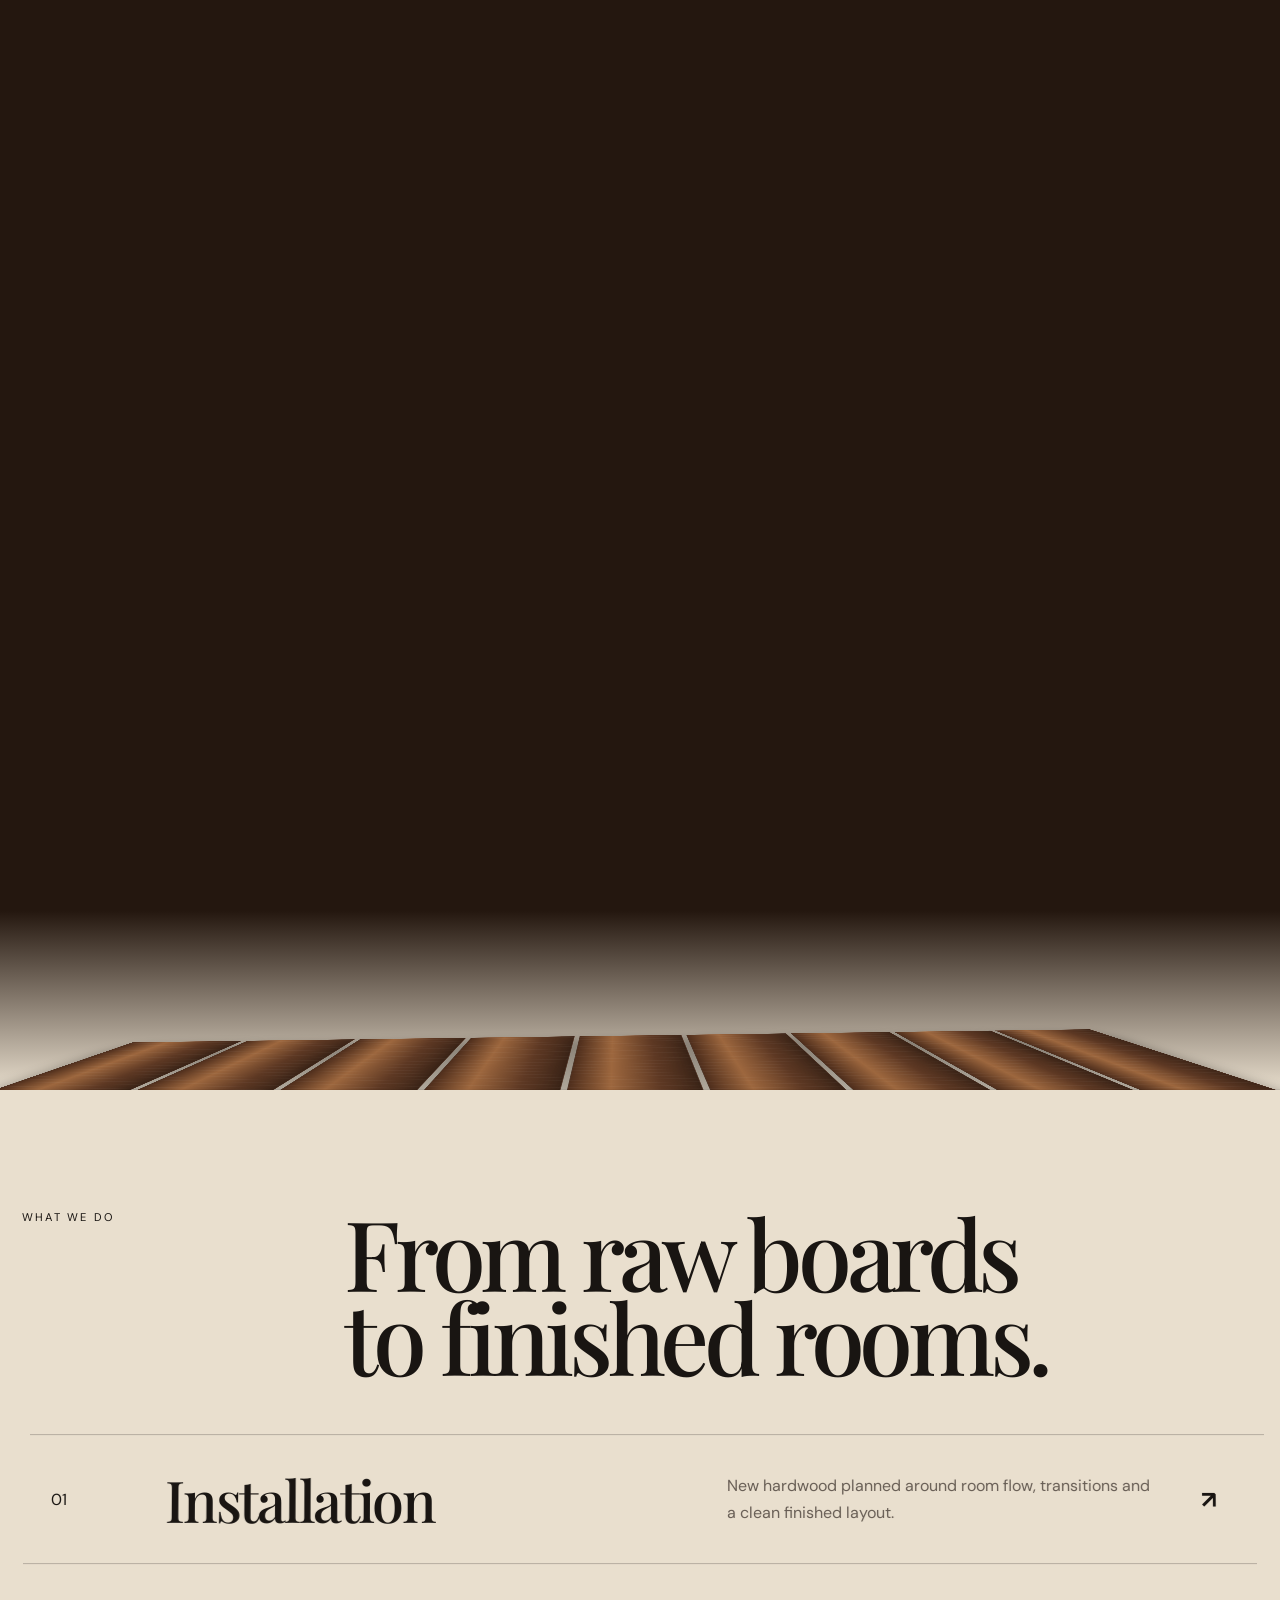
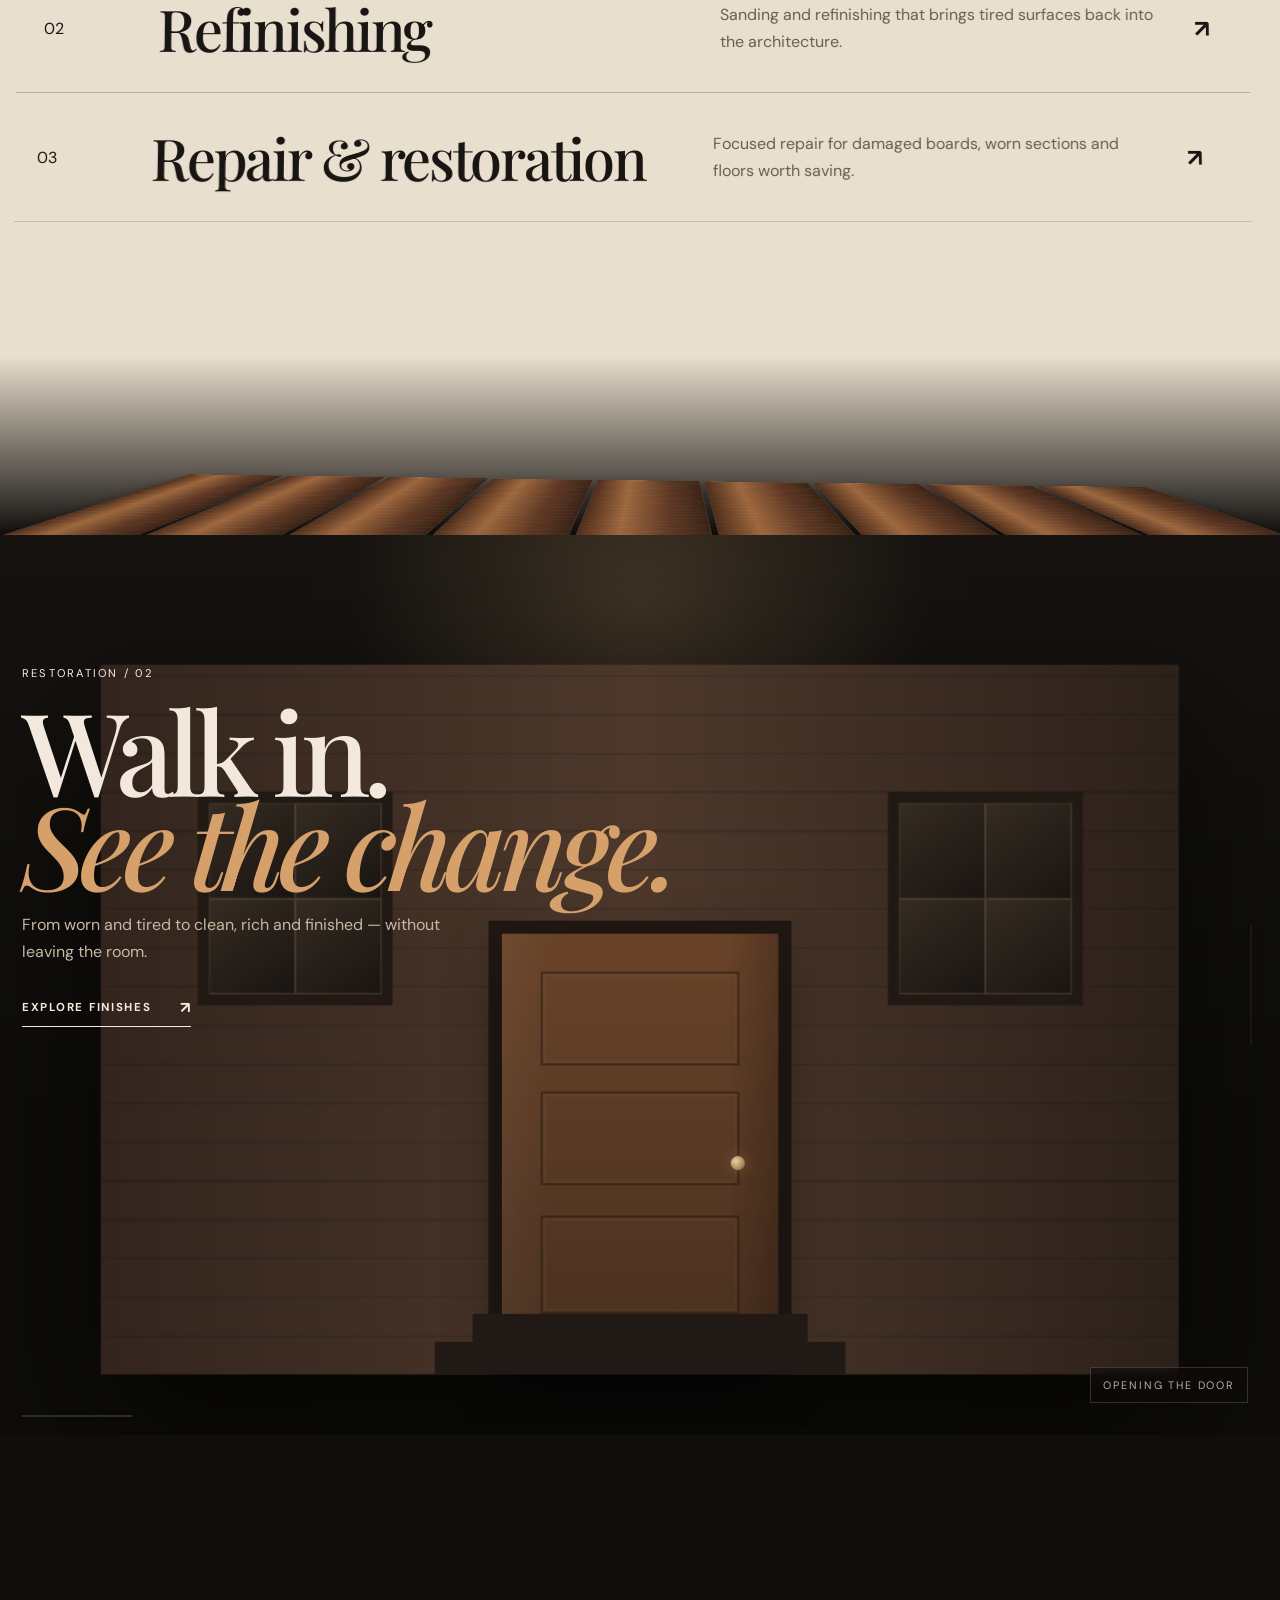
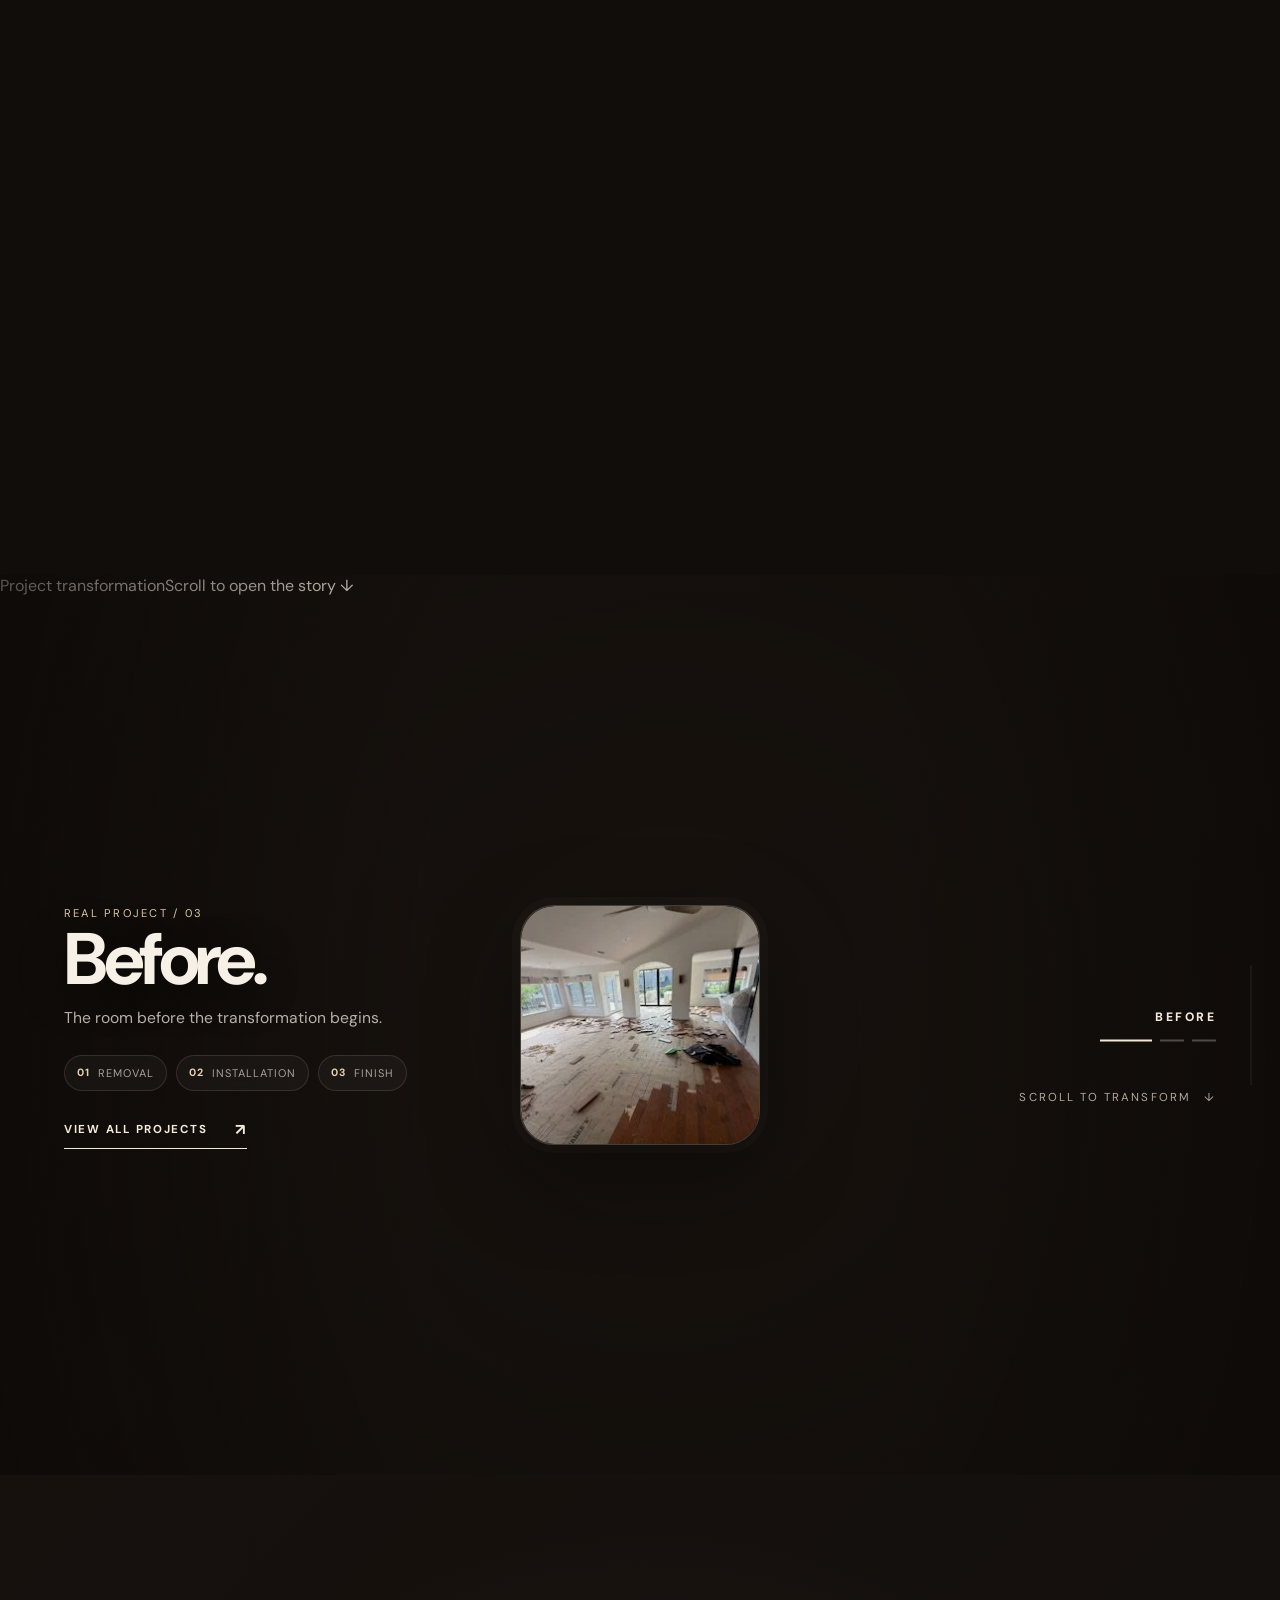
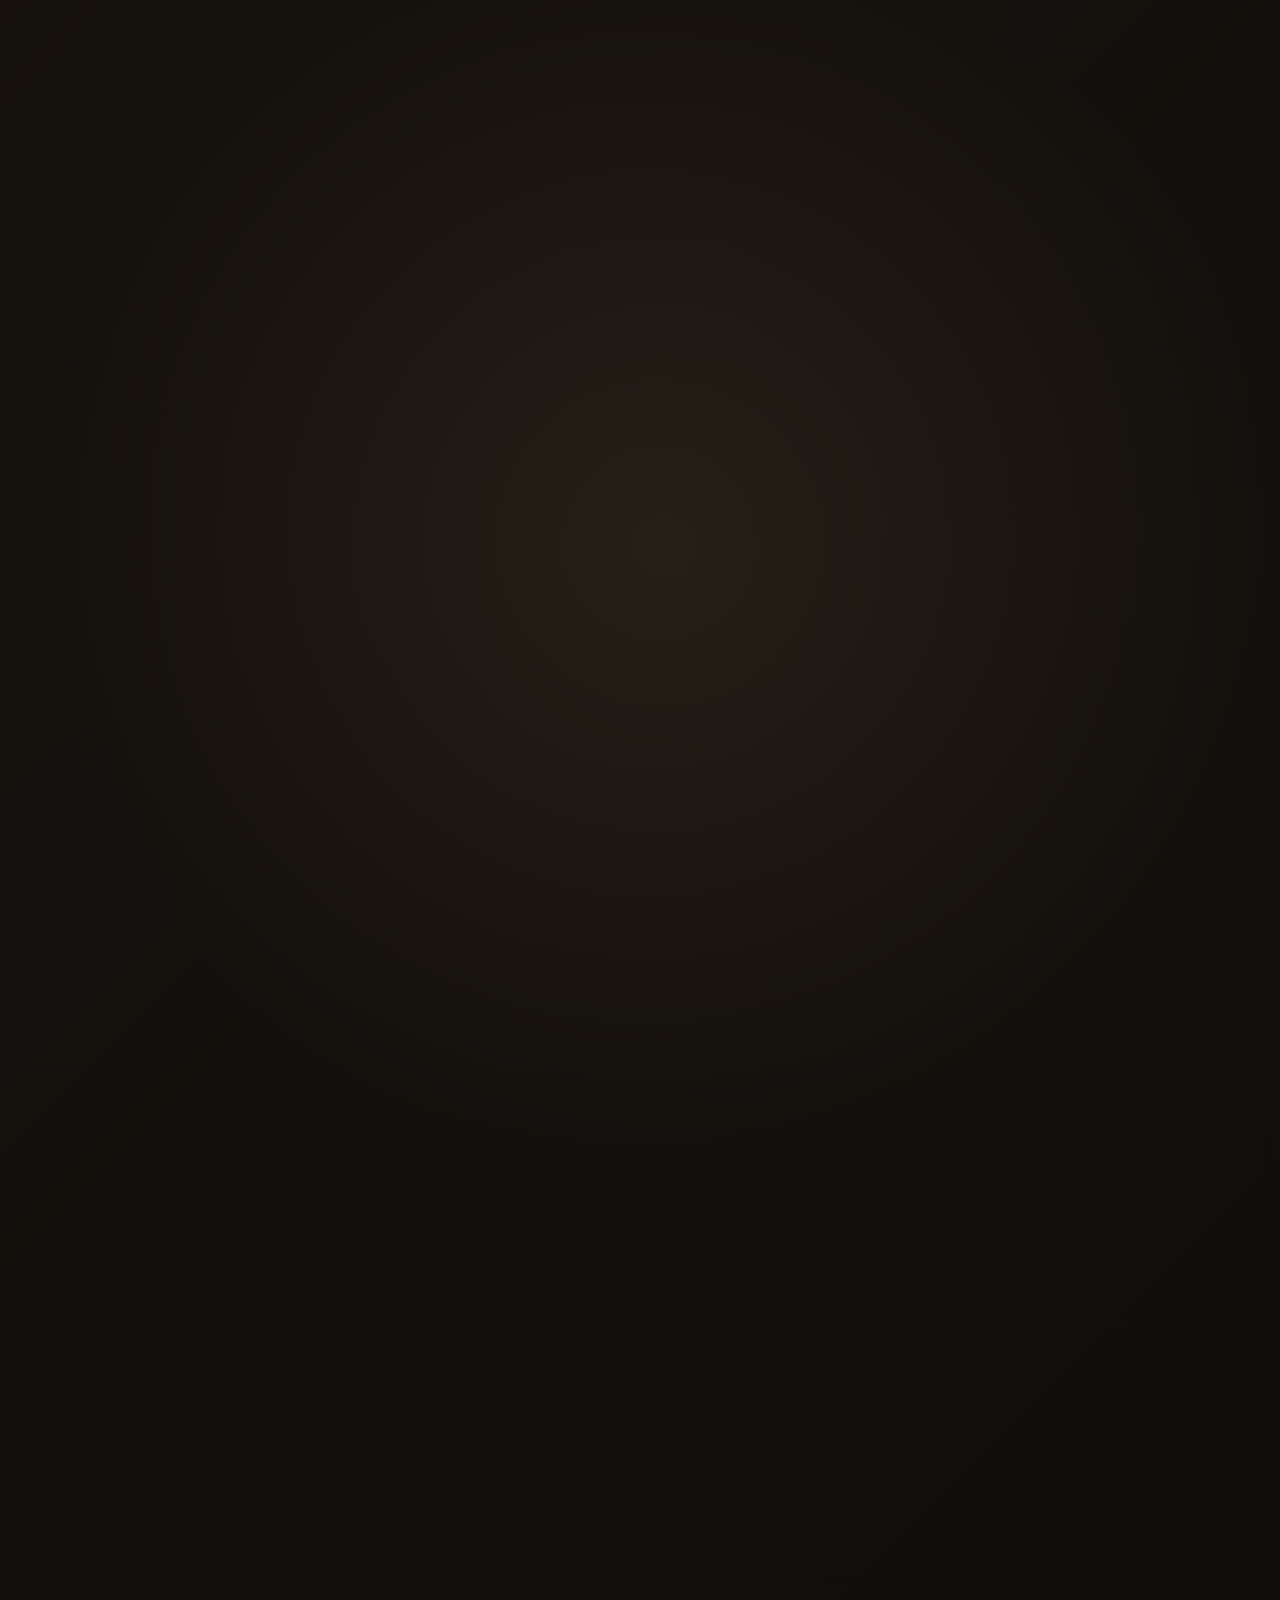
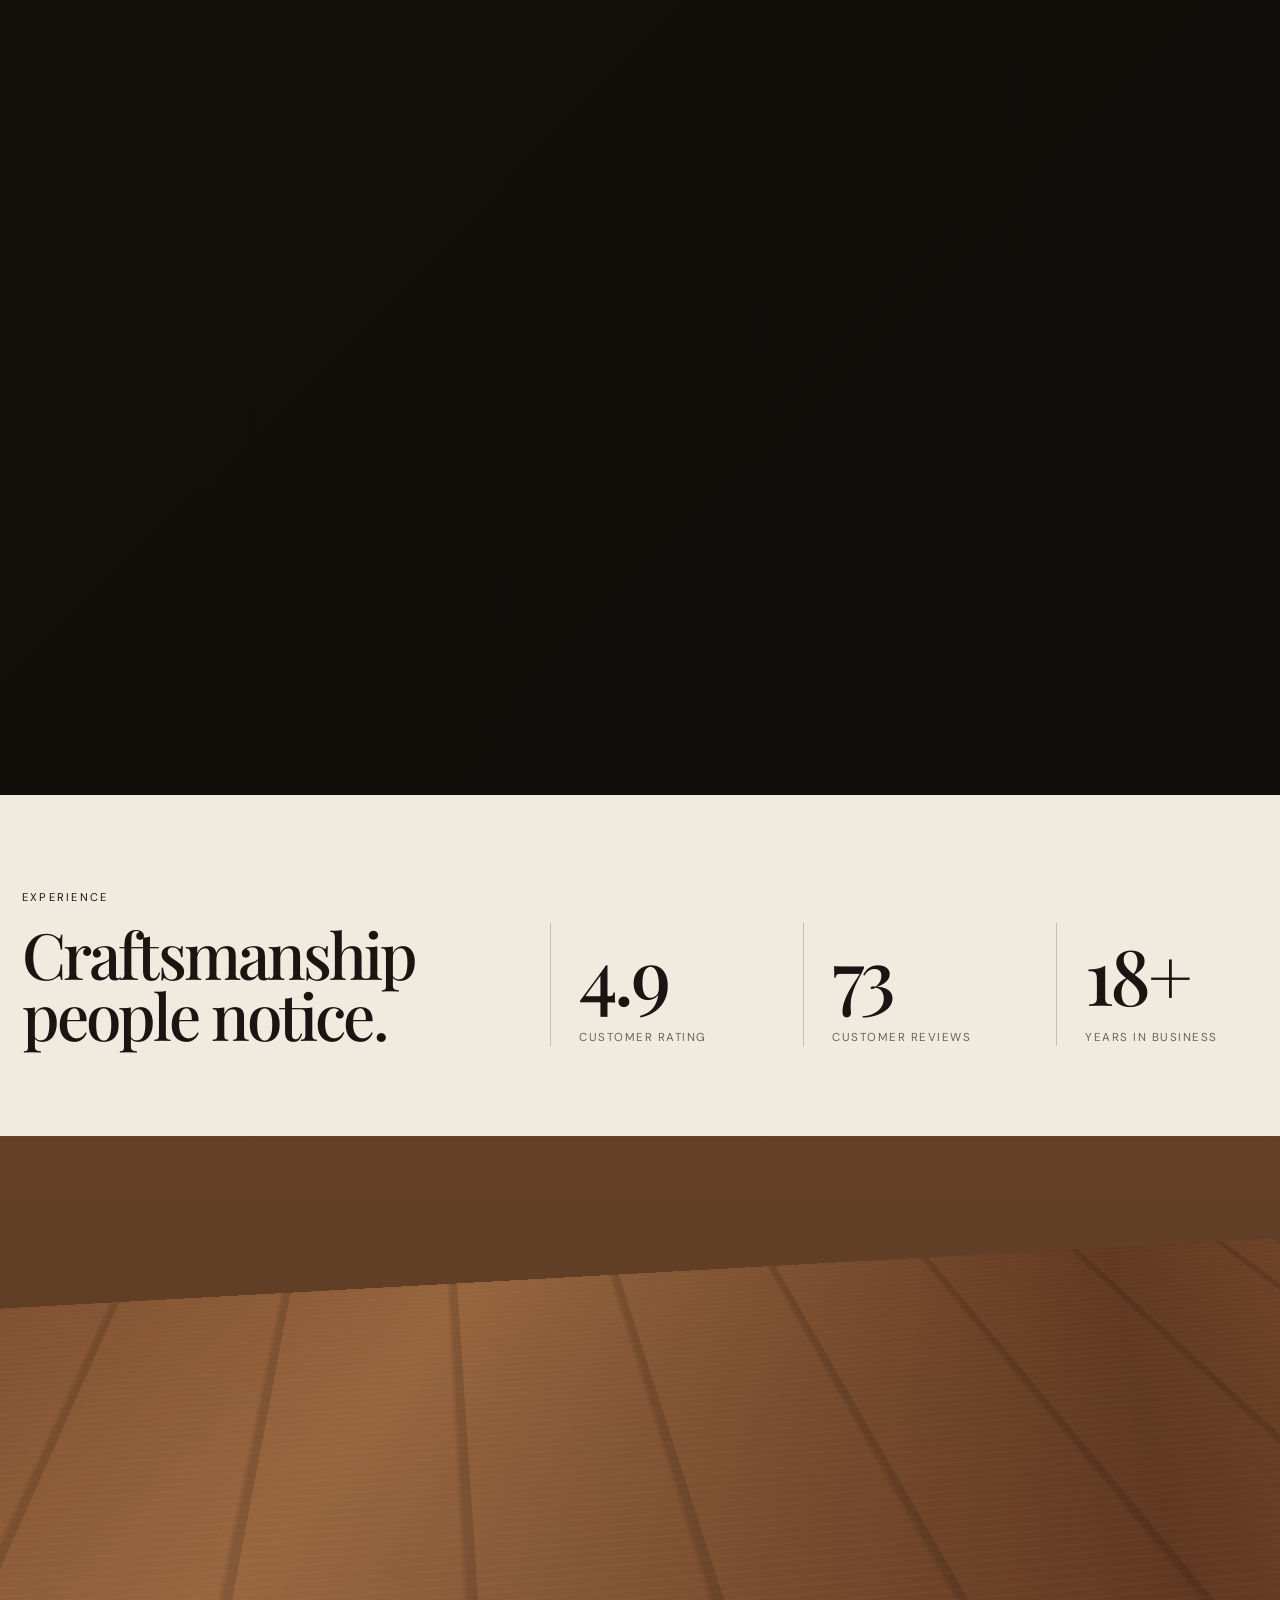
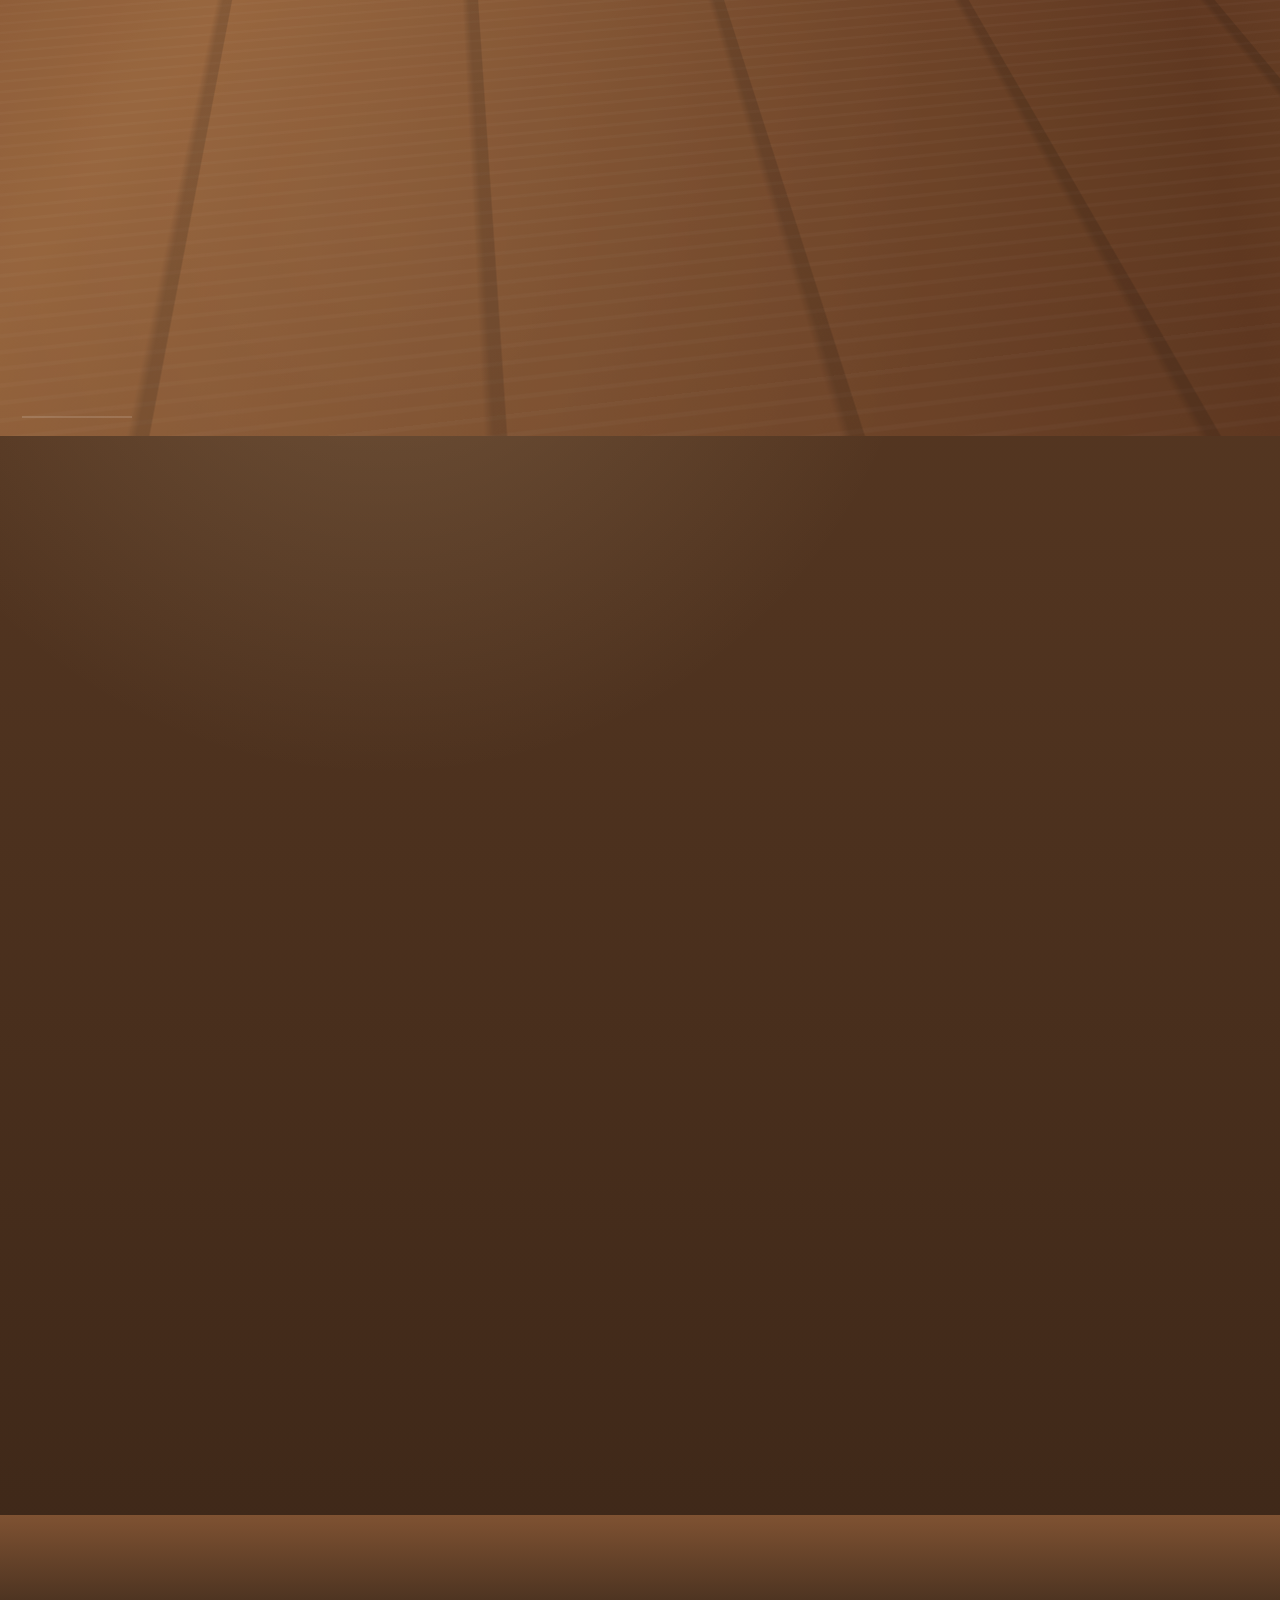
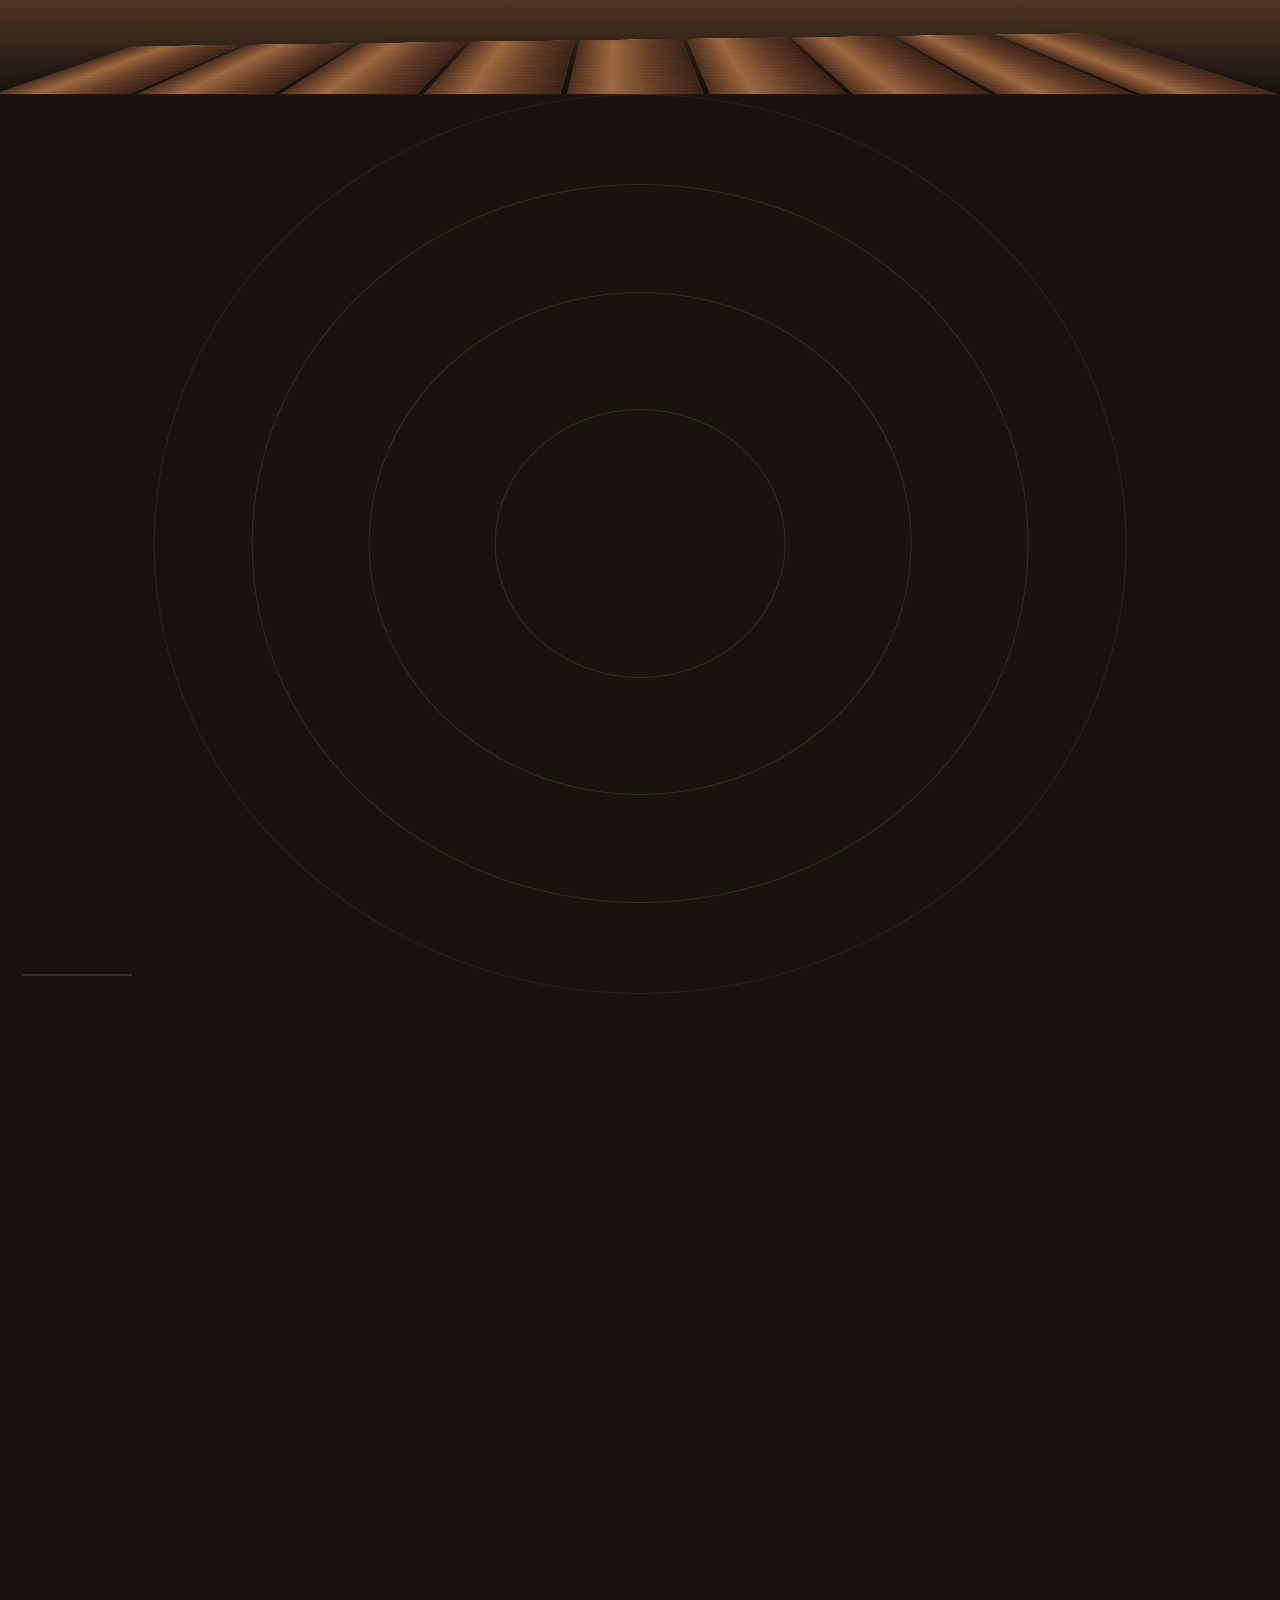
==== commit f0e9f769: "Add files via upload" ====
--- a/index.html
+++ b/index.html
@@ -32,6 +32,38 @@
 </header>
 
 <main>
+<section class="phf-unbox phf-scene phf-pinned-scene" data-scene="unbox" aria-label="Opening project experience">
+  <div class="phf-unbox-pin">
+    <div class="phf-unbox-copy">
+      <span>Providence Hardwood Flooring</span>
+      <strong>Built to open into something better.</strong>
+      <small>Scroll to open ↓</small>
+    </div>
+
+    <div class="phf-box-stage" aria-hidden="true">
+      <div class="phf-box-wrap">
+        <div class="phf-cardboard-box">
+          <div class="phf-box-face phf-box-front"><i>PHF</i></div>
+          <div class="phf-box-face phf-box-back"></div>
+          <div class="phf-box-face phf-box-left"></div>
+          <div class="phf-box-face phf-box-right"></div>
+          <div class="phf-box-face phf-box-bottom"></div>
+          <div class="phf-box-flap phf-flap-front"></div>
+          <div class="phf-box-flap phf-flap-back"></div>
+          <div class="phf-box-flap phf-flap-left"></div>
+          <div class="phf-box-flap phf-flap-right"></div>
+          <div class="phf-box-inner"></div>
+        </div>
+      </div>
+      <div class="phf-box-shadow"></div>
+    </div>
+
+    <div class="phf-unbox-status" aria-hidden="true"><span>01</span><b>SEALED</b></div>
+    <button class="phf-sound-toggle" type="button" aria-pressed="false" aria-label="Turn animation sound on">Sound off</button>
+    <div class="phf-scene-progress"><span></span></div>
+  </div>
+</section>
+
 <section class="phf-hero phf-scene" data-scene="hero">
   <div class="phf-ambient phf-ambient-a"></div>
   <div class="phf-ambient phf-ambient-b"></div>
@@ -206,6 +238,7 @@
       <img src="images/finished-room-1.webp" alt="Completed hardwood flooring renovation">
     </div>
     <div class="phf-story-shade" aria-hidden="true"></div>
+    <div class="phf-story-box-label" aria-hidden="true">Project transformation<span>Scroll to open the story ↓</span></div>
 
     <div class="shell phf-project-story-copy">
       <div>
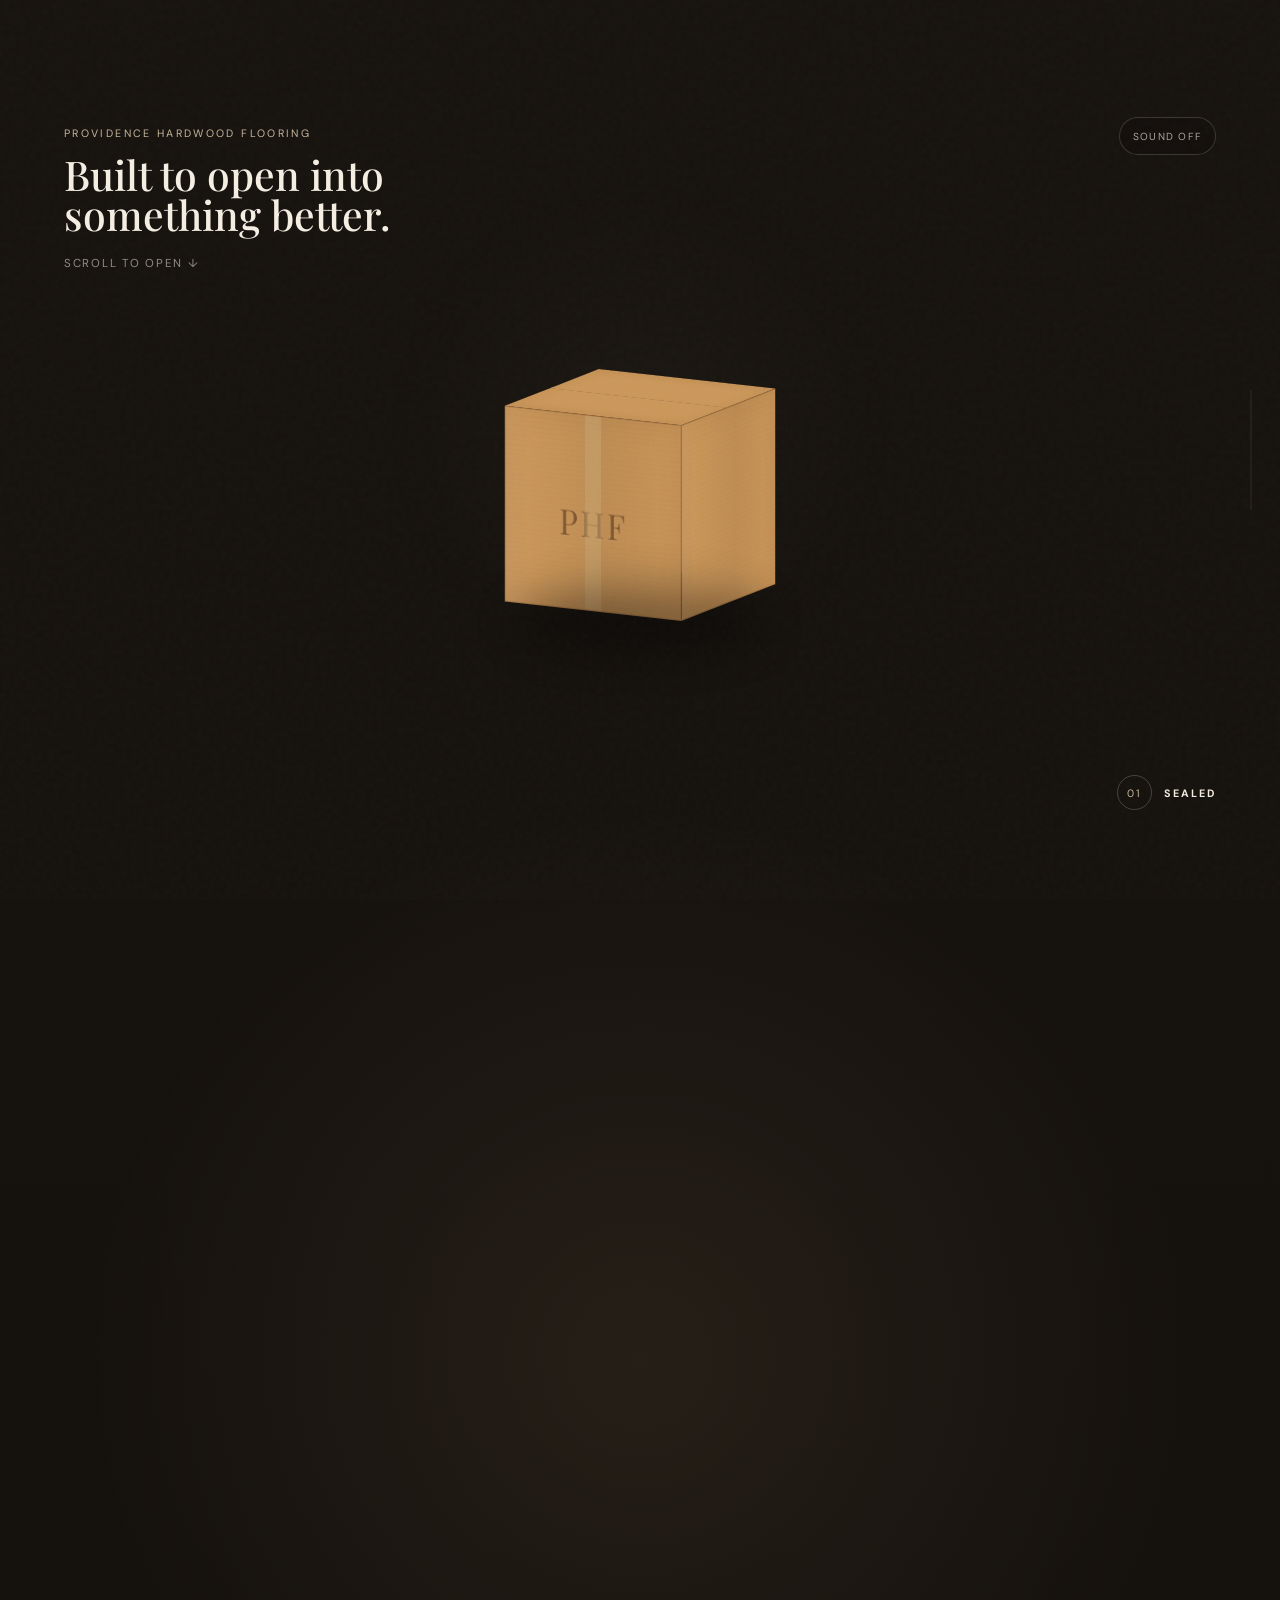
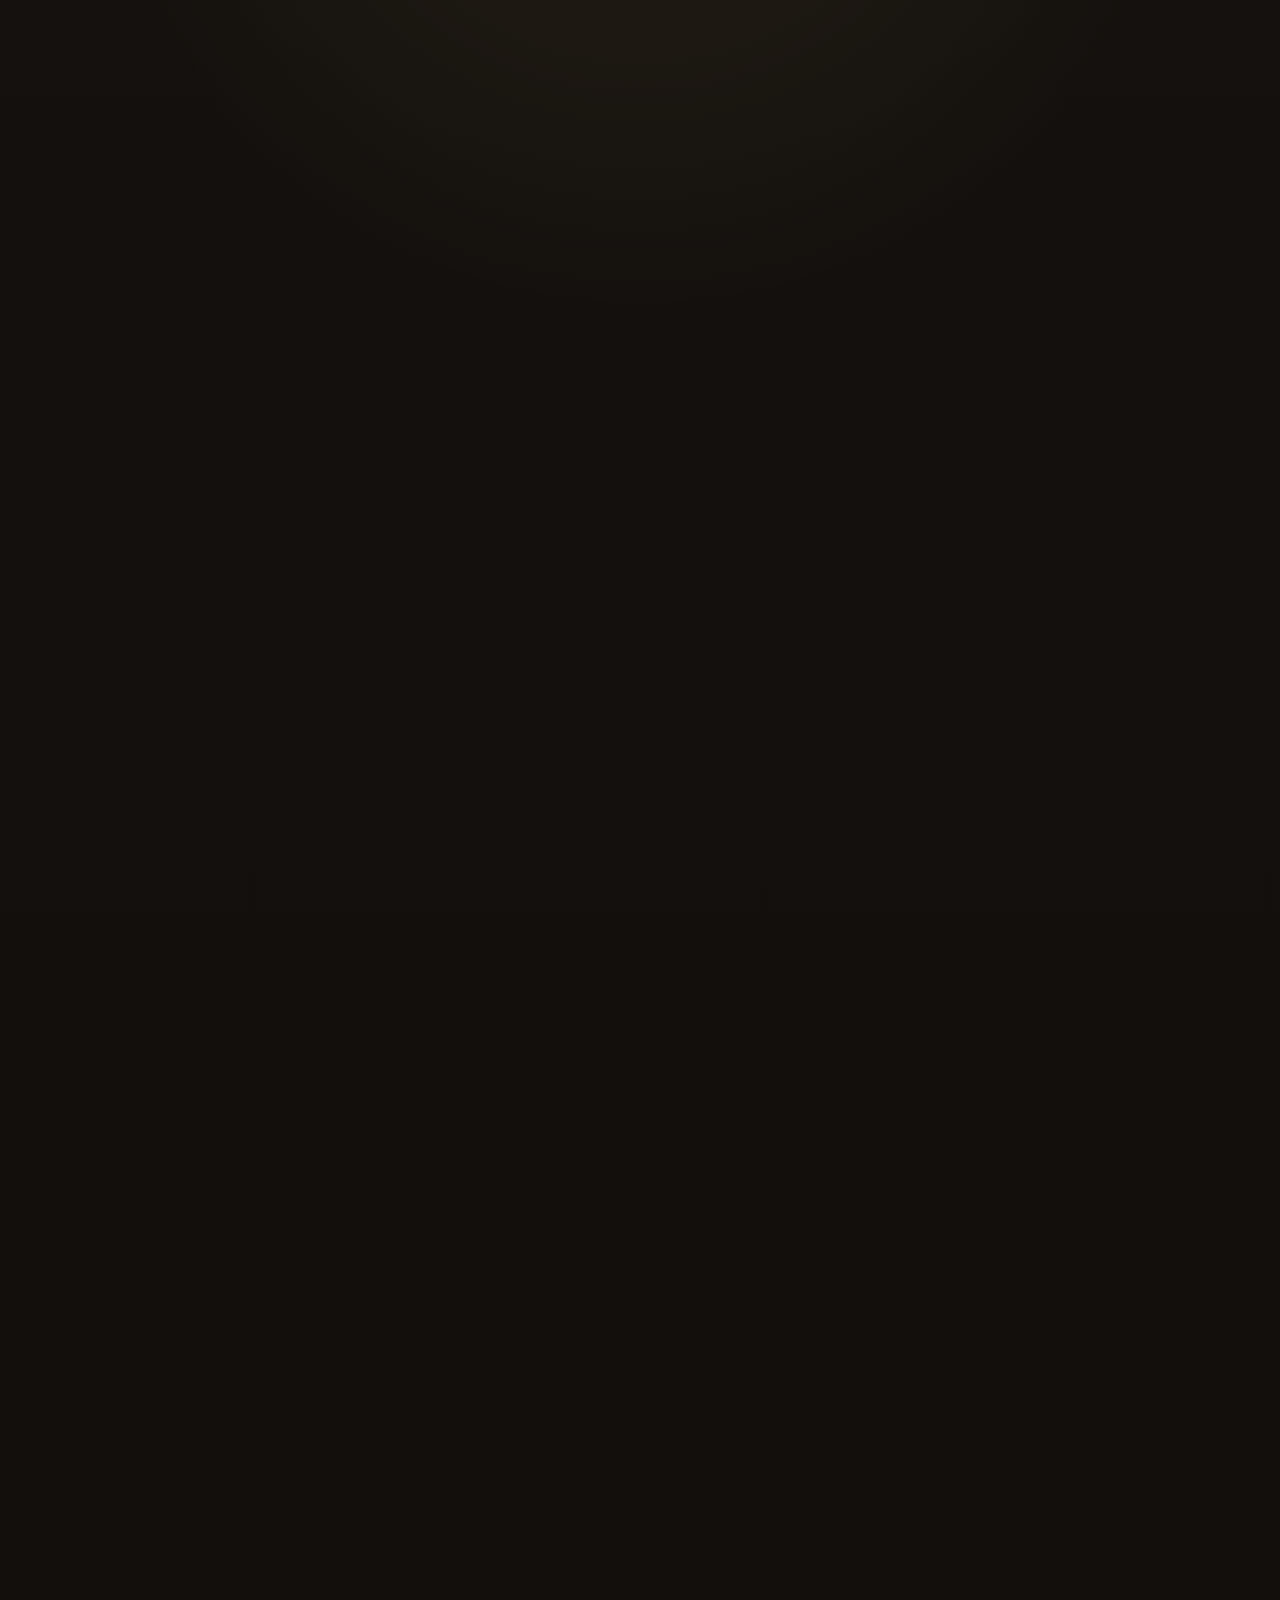
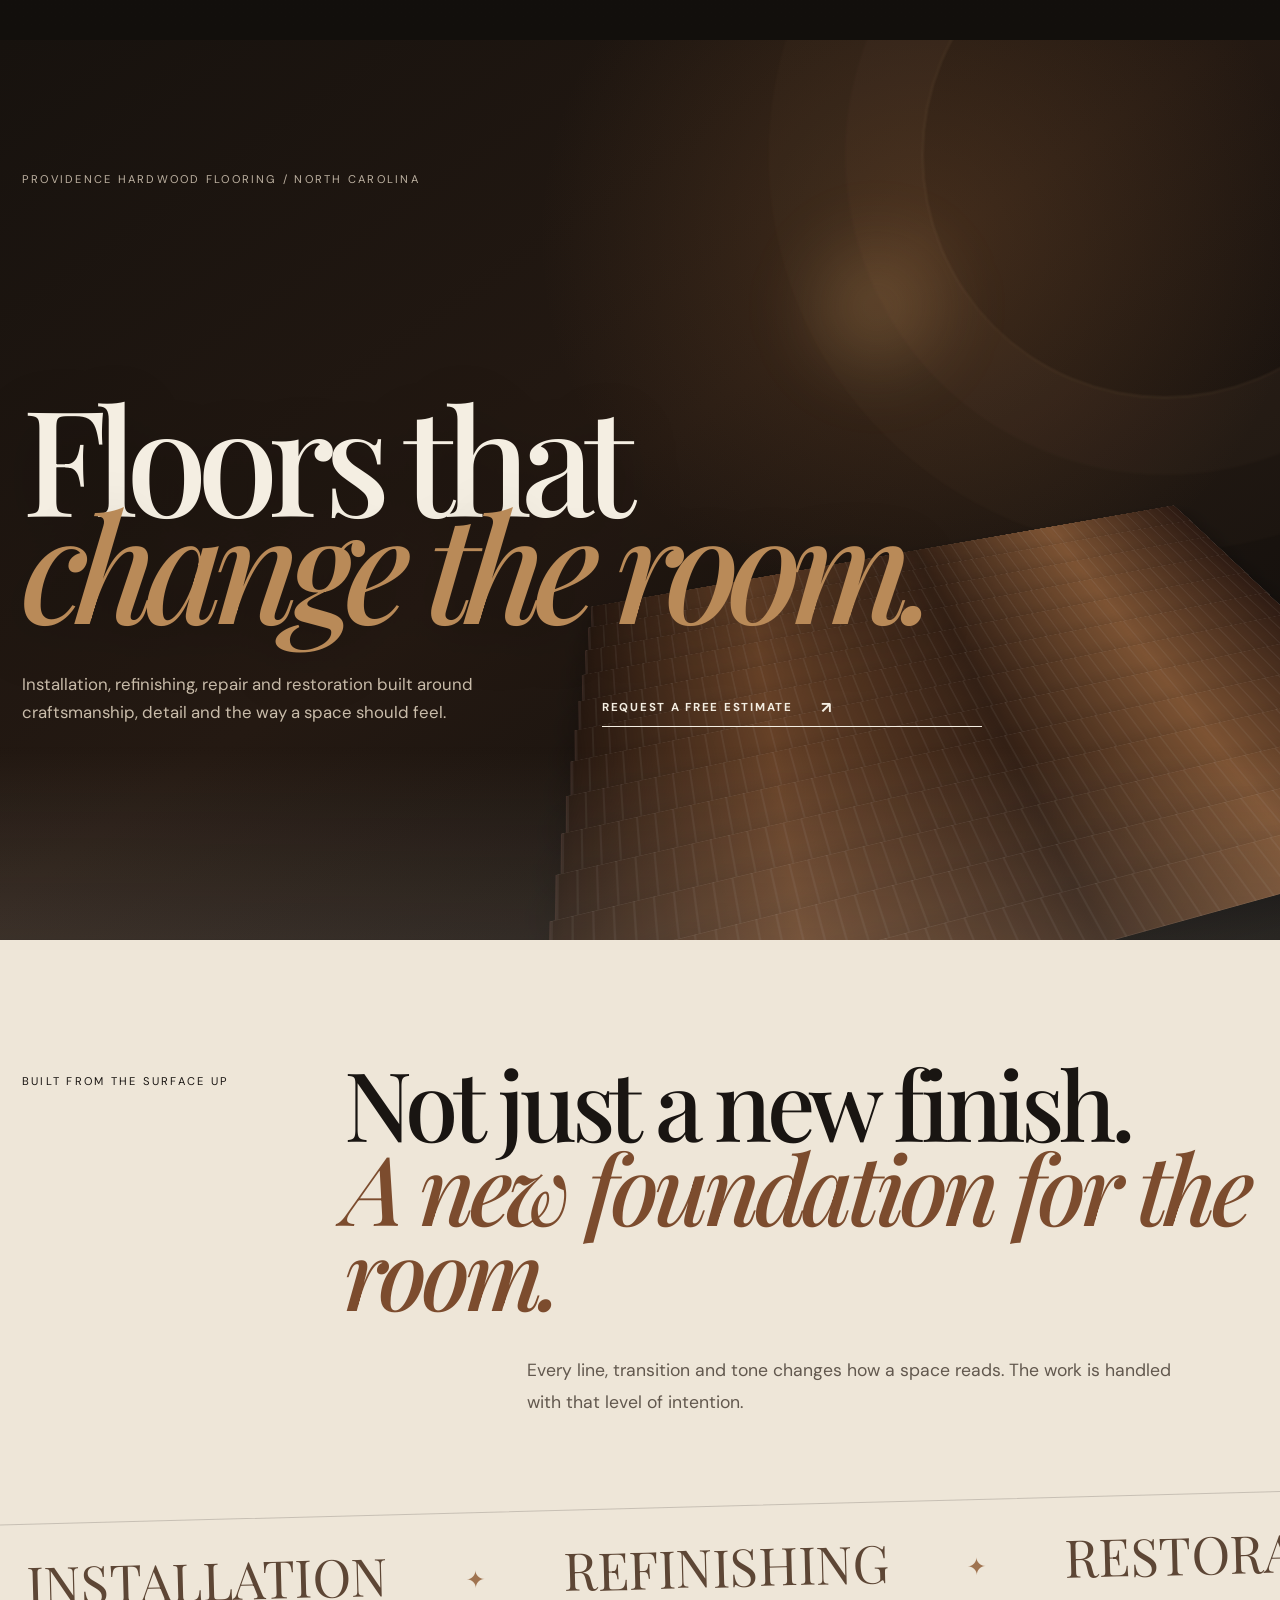
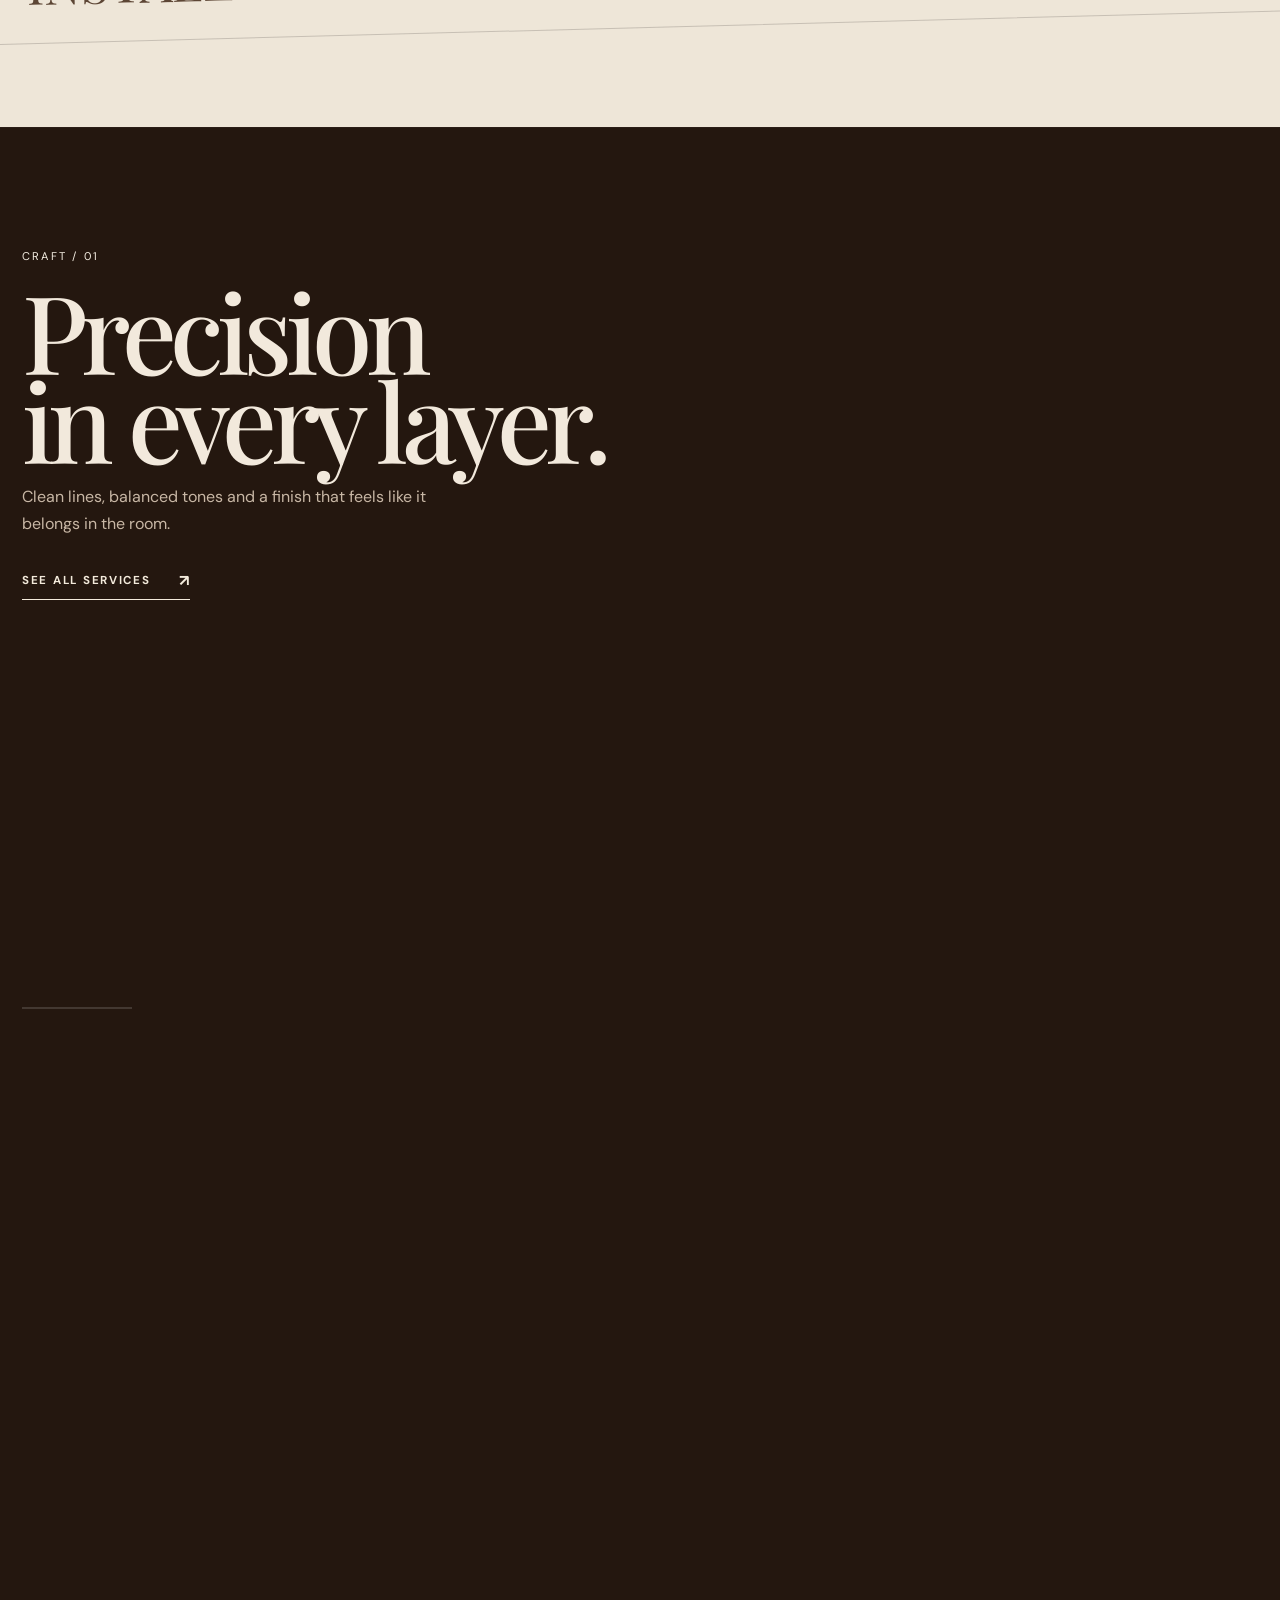
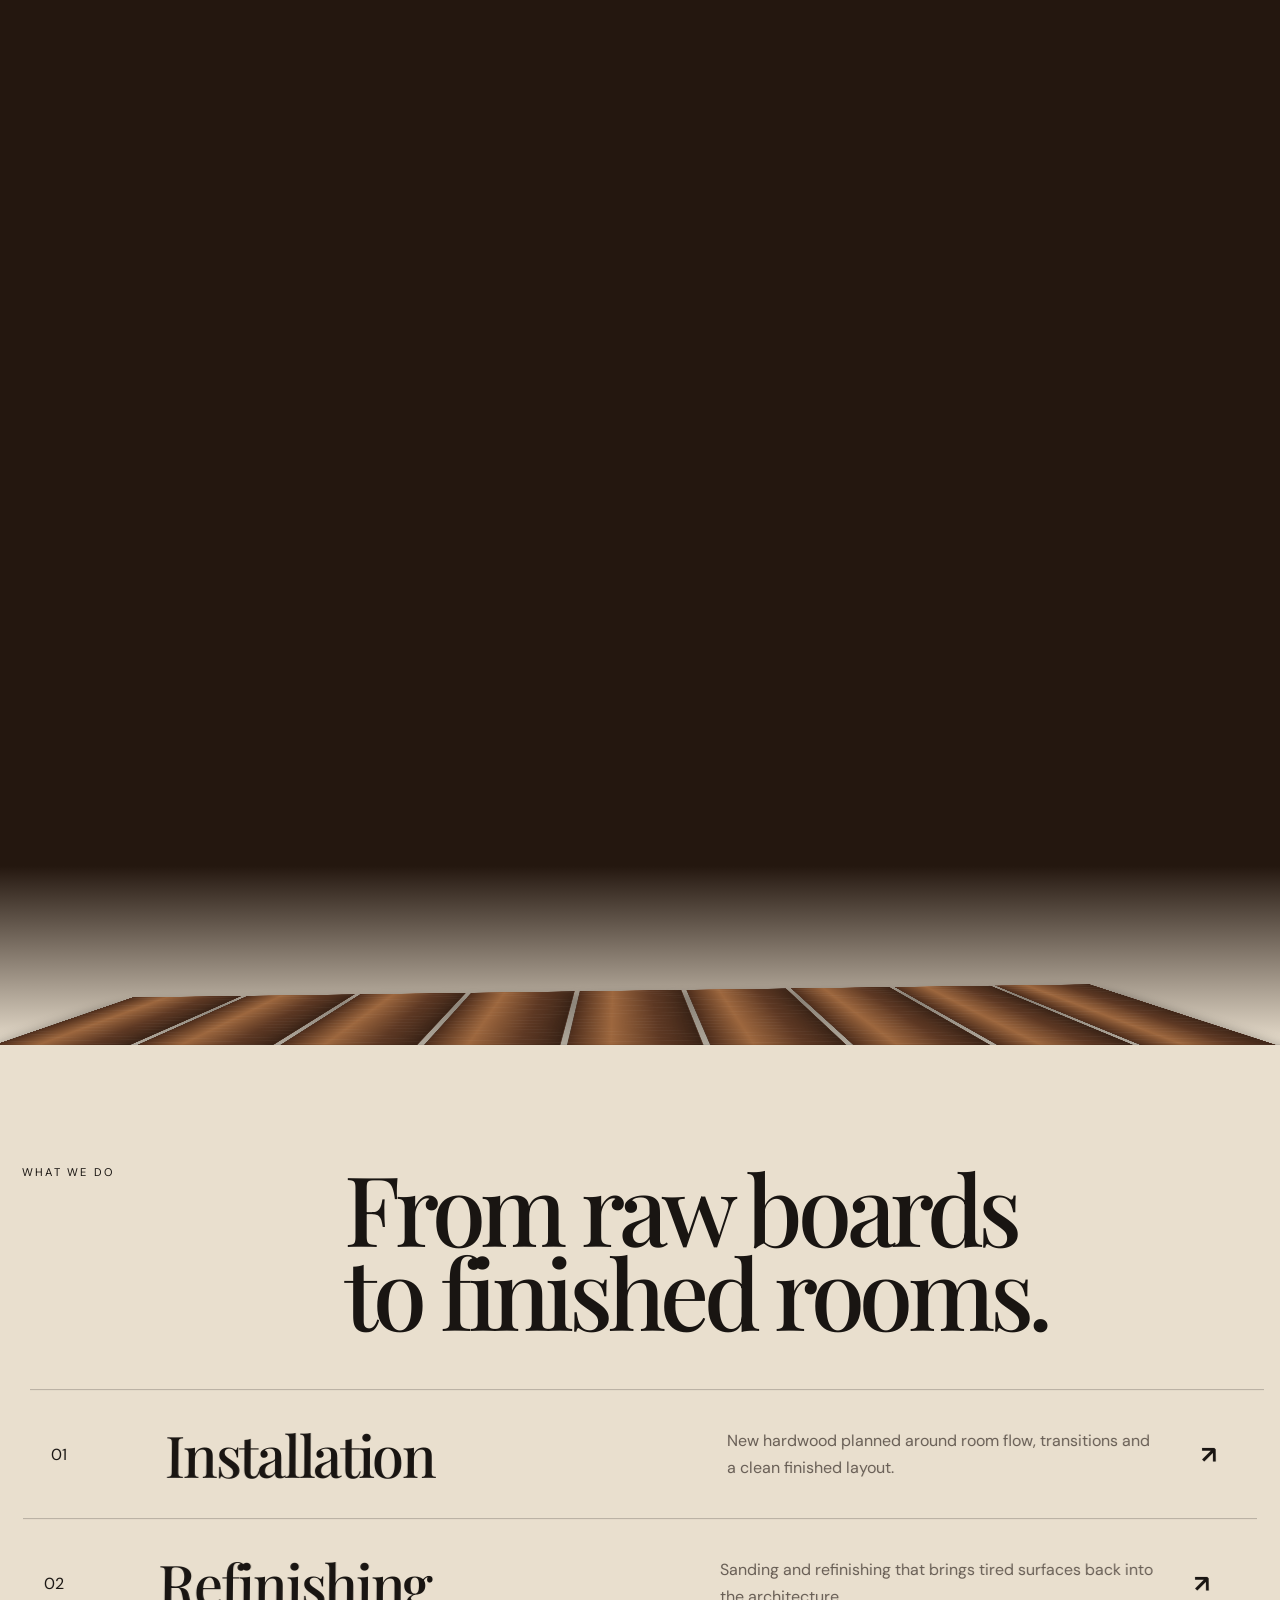
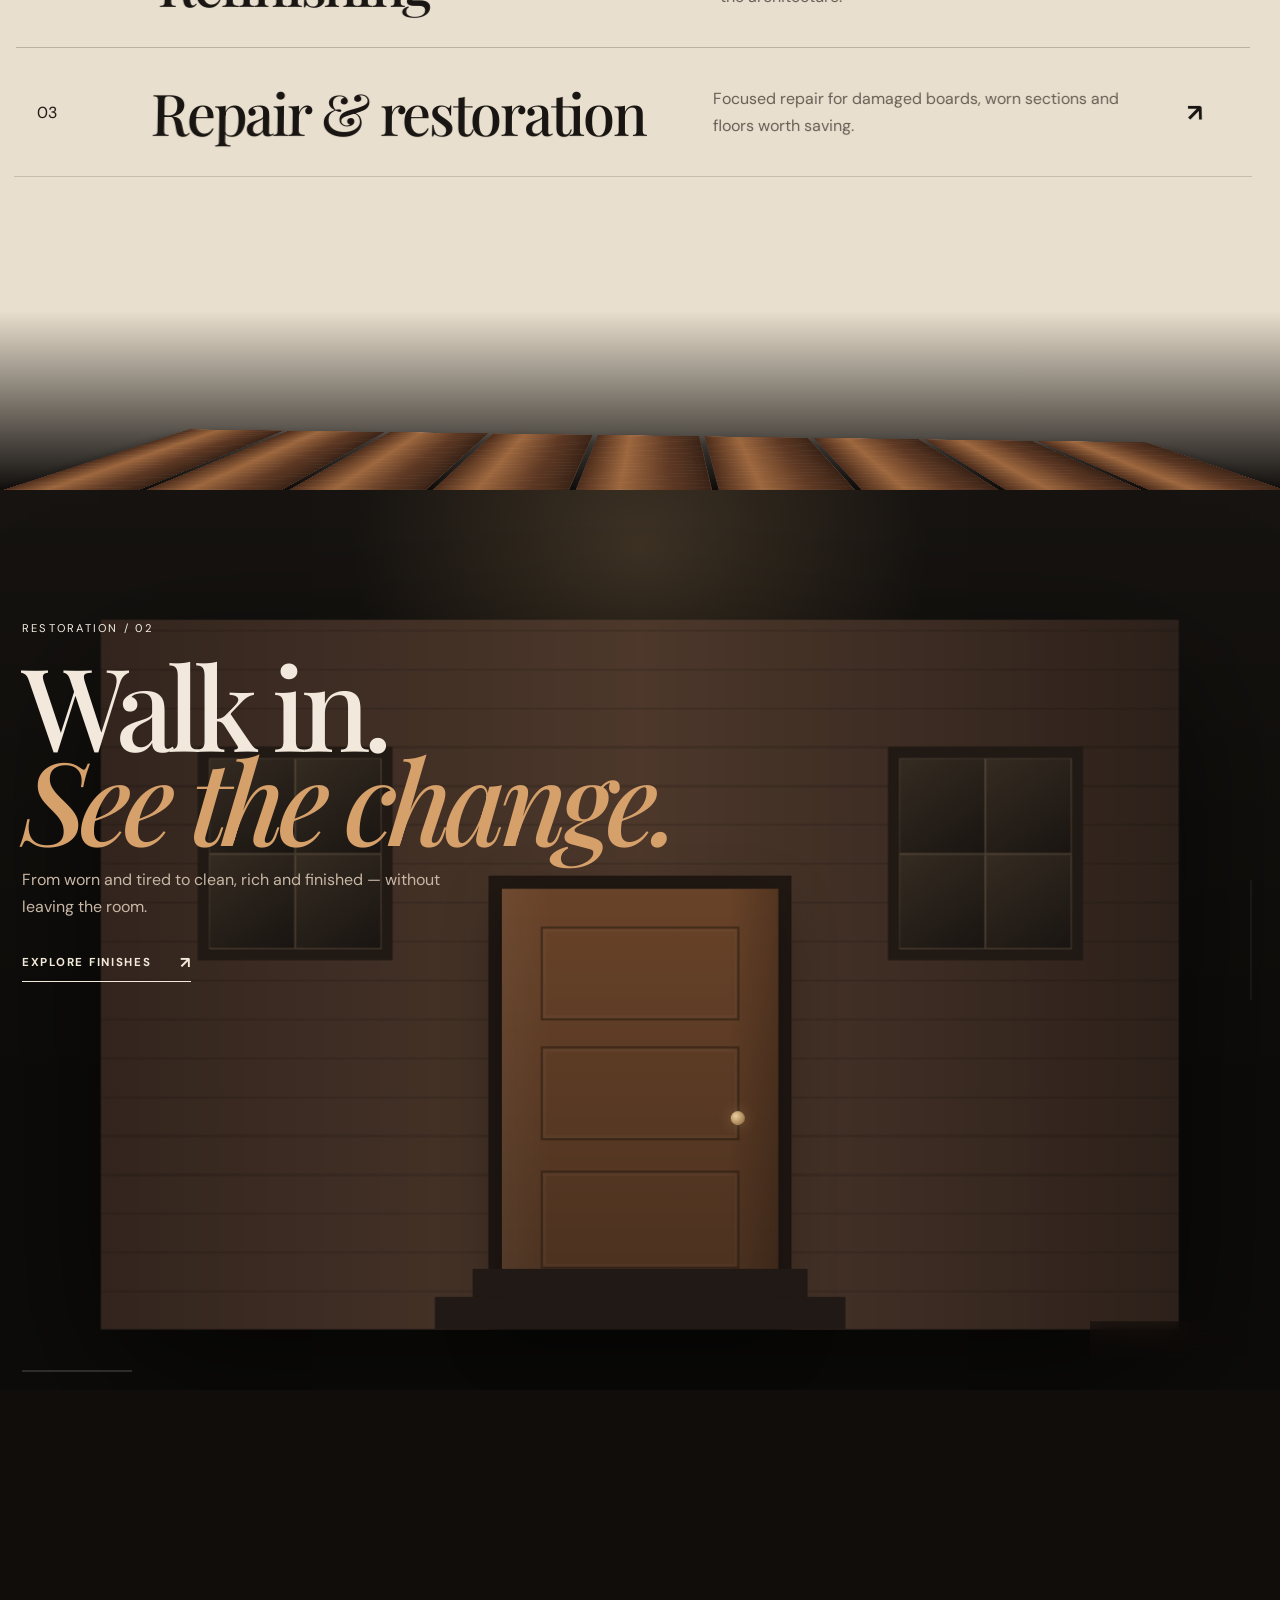
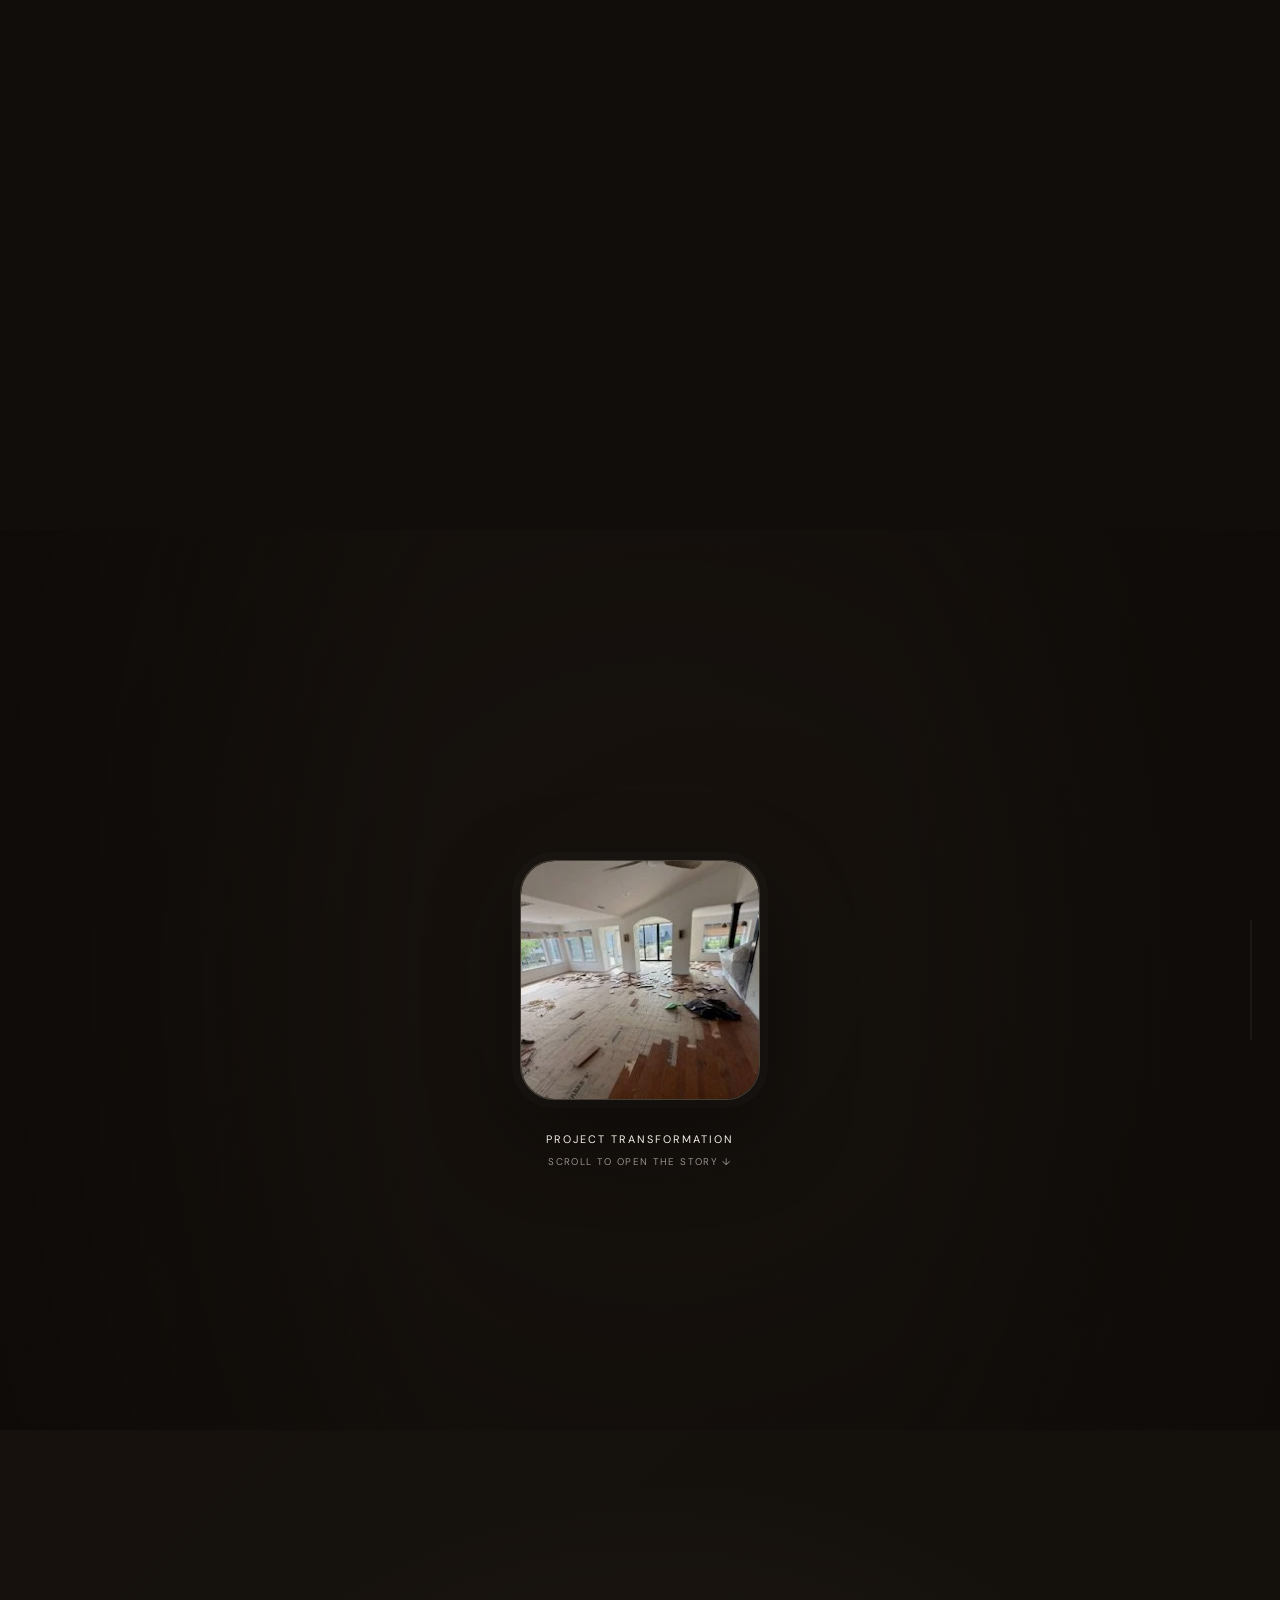
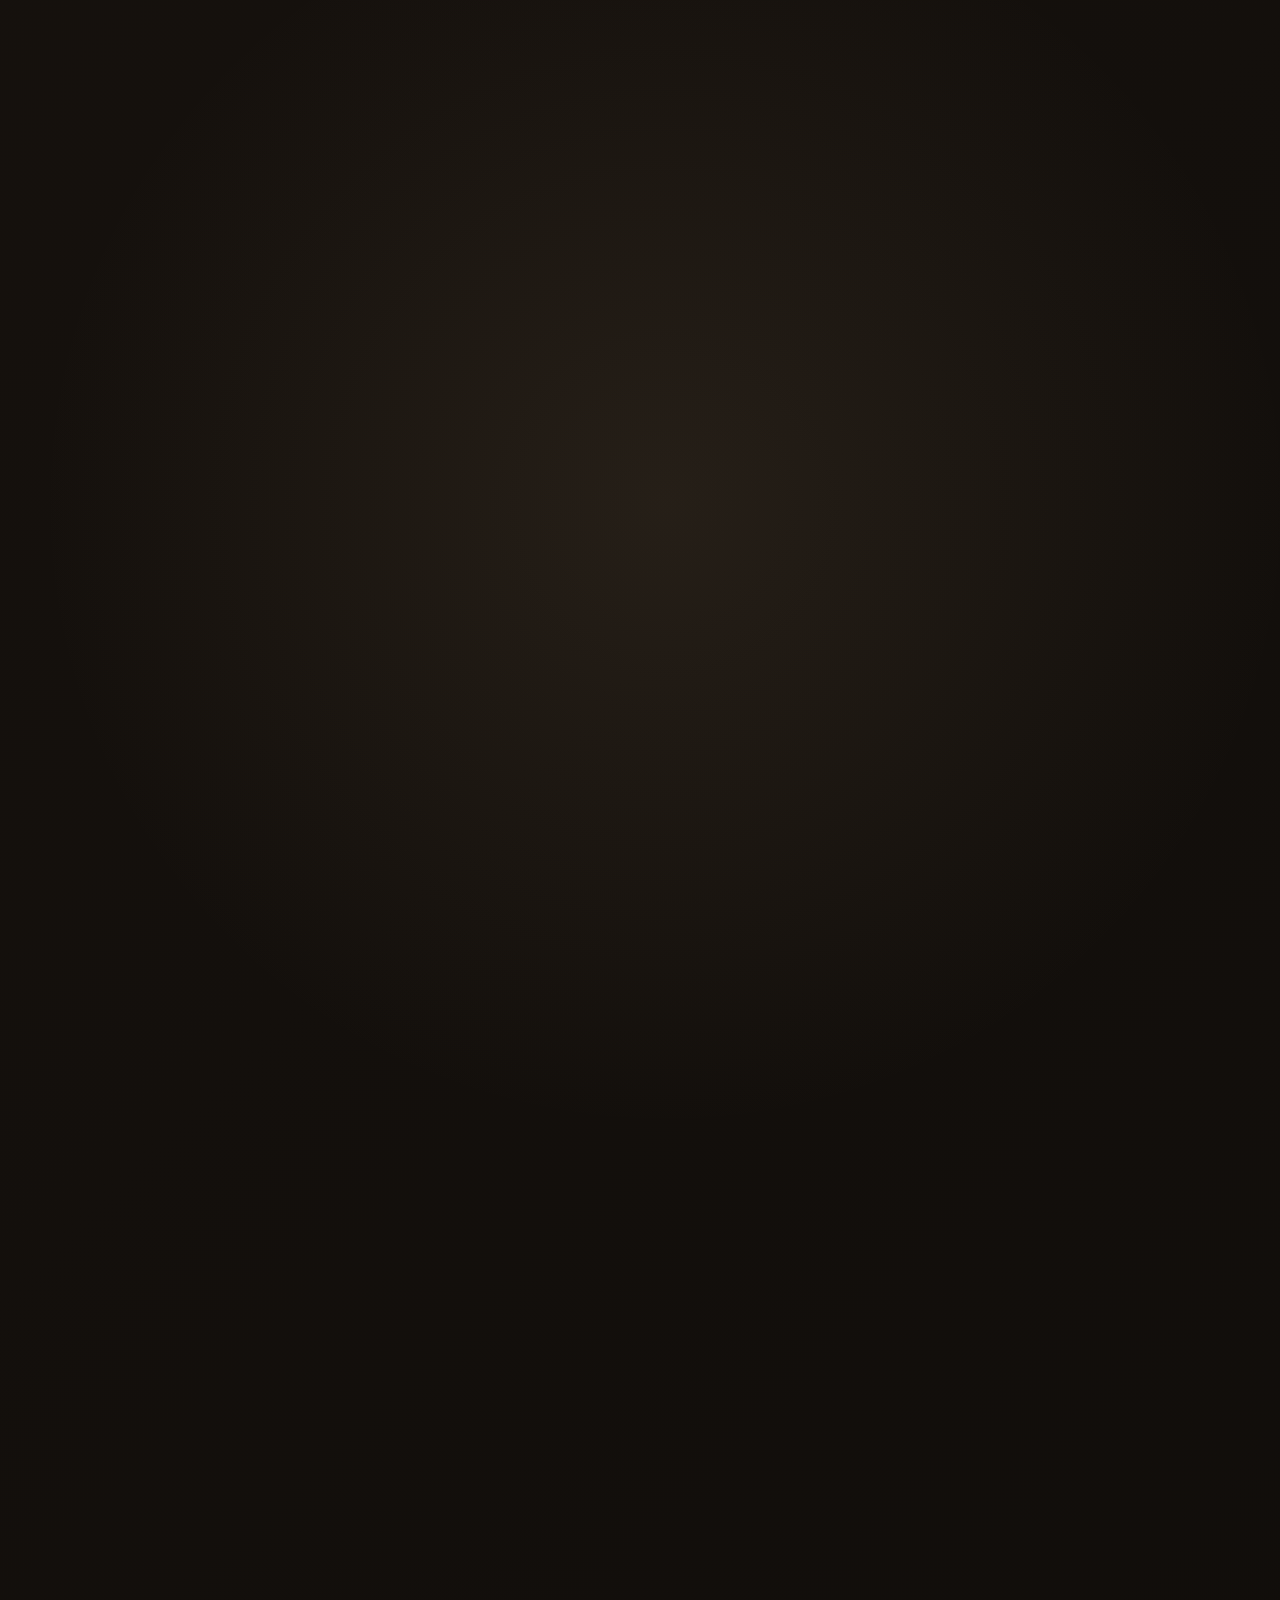
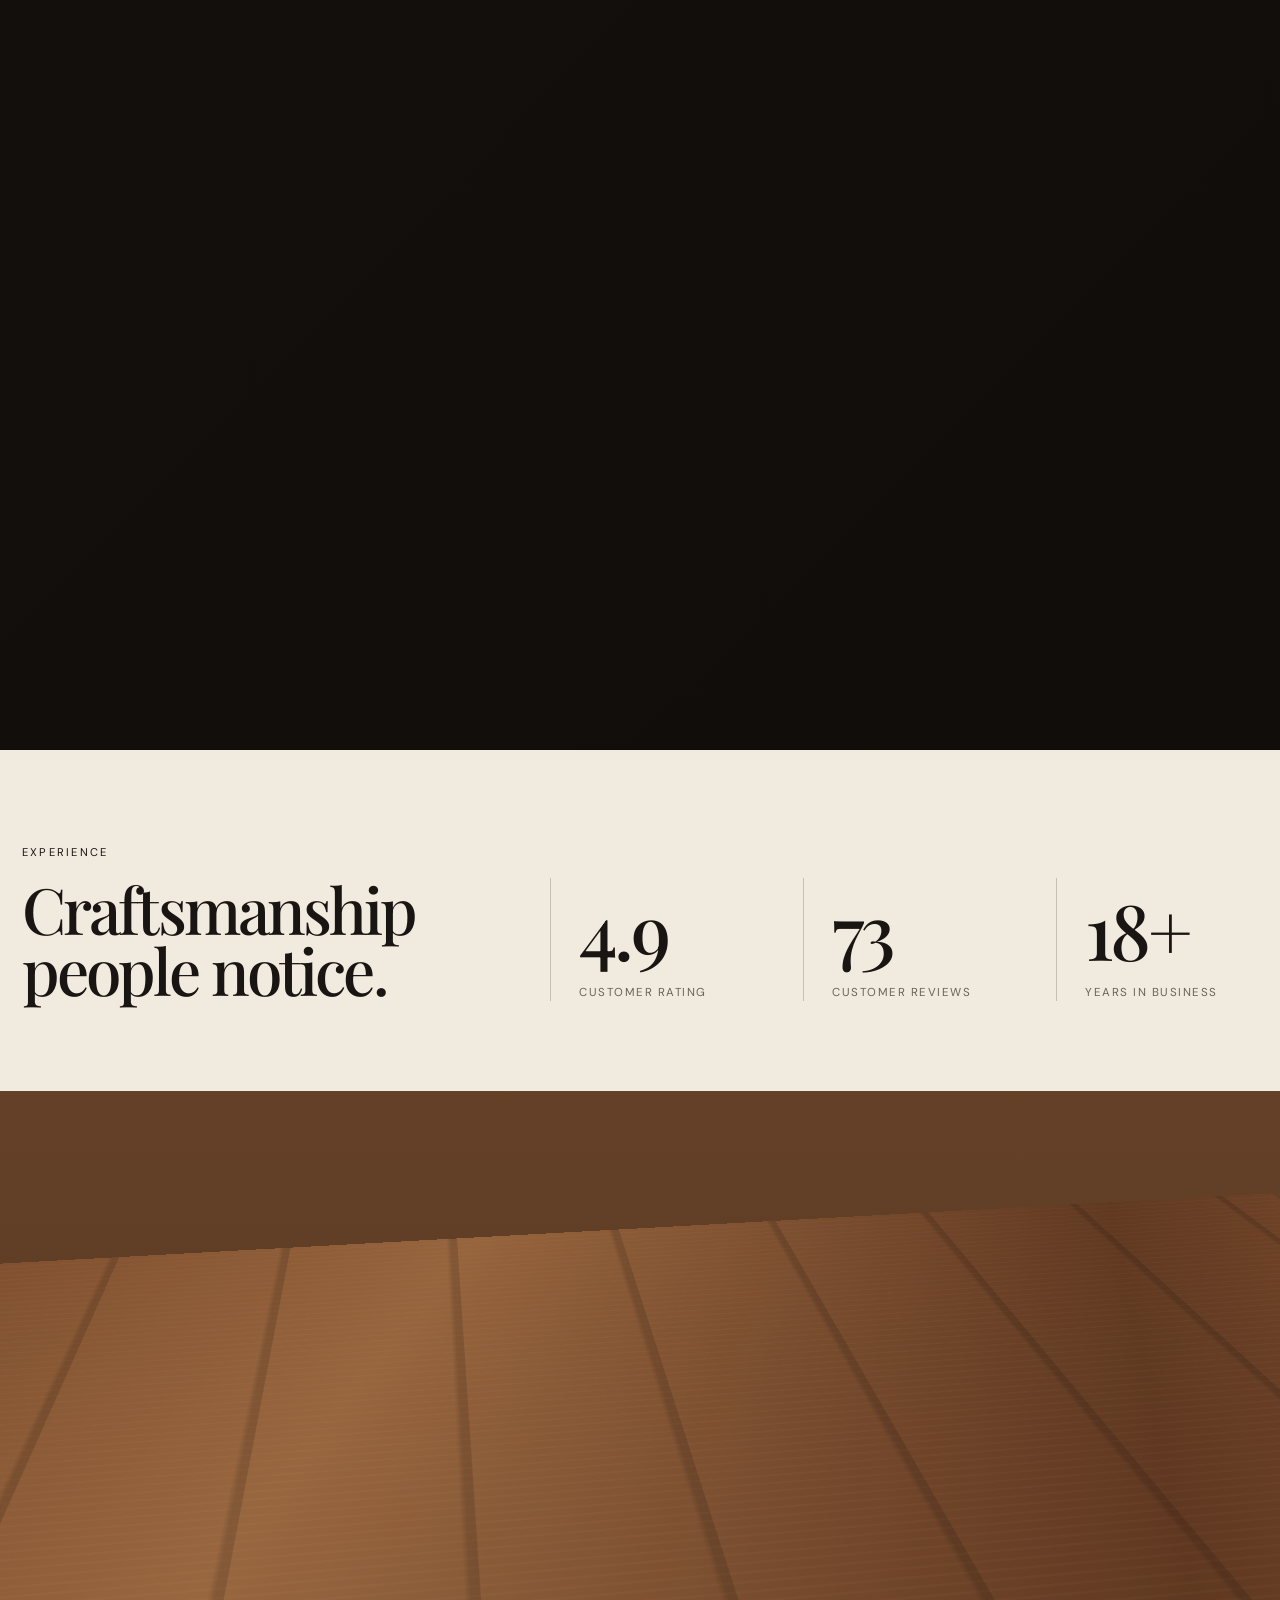
==== commit 757870a4: "Add files via upload" ====
--- a/index.html
+++ b/index.html
@@ -296,6 +296,7 @@
     <span class="phf-kicker">Your space, next</span>
     <h2>Start from<br>the ground up.</h2>
     <p>Tell us what your floor needs. We’ll take it from there.</p>
+    <div class="phf-local-note"><span>Owner-operated in Salisbury, North Carolina</span><strong>Vlad Mineran + his brother Silviu</strong><p>The brothers stay hands-on through estimates, installation, refinishing, repair and the final walkthrough. Service extends from Salisbury through Winston-Salem and surrounding communities.</p></div>
     <a class="phf-final-button" href="contact.html"><span>Request a free estimate</span><b>↗</b></a>
   </div>
   </div>
@@ -305,7 +306,7 @@
 <footer class="footer">
   <div class="shell footer-grid">
     <a class="brand" href="index.html"><img src="logo.jpeg" alt=""><span>Providence Hardwood Flooring LLC</span></a>
-    <div>Serving the Salisbury / Charlotte-area market · North Carolina</div>
+    <div>Based in Salisbury, NC · Serving Salisbury to Winston-Salem</div>
   </div>
 </footer>
 
--- a/styles.css
+++ b/styles.css
@@ -1466,3 +1466,254 @@
   .phf-project-story-copy{bottom:6.5vh}
   .phf-story-ui{top:17%}
 }
+
+/* =========================================================
+   FINAL PASS — boxed project-story intro + fully visible logo
+   ========================================================= */
+.nav{
+  mix-blend-mode:normal;
+  background:rgba(17,14,11,.82);
+  backdrop-filter:blur(14px) saturate(1.08);
+  -webkit-backdrop-filter:blur(14px) saturate(1.08);
+  border-bottom:1px solid rgba(239,233,220,.16);
+}
+.brand img{
+  width:52px;
+  height:52px;
+  border-radius:12px;
+  object-fit:contain;
+  object-position:center;
+  filter:none;
+  opacity:1;
+  background:#090807;
+  border:1px solid rgba(239,233,220,.22);
+  box-shadow:0 7px 24px rgba(0,0,0,.28);
+}
+
+.phf-story-box-label{
+  position:absolute;
+  z-index:10;
+  left:50%;
+  top:50%;
+  width:min(240px,62vw);
+  pointer-events:none;
+  text-align:center;
+  color:#f6f0e7;
+  transform:translate(-50%,calc(-50% + 170px));
+  font-size:.68rem;
+  line-height:1.5;
+  letter-spacing:.18em;
+  text-transform:uppercase;
+  opacity:var(--story-box-label-opacity,1);
+  transition:opacity .1s linear;
+}
+.phf-story-box-label span{
+  display:block;
+  margin-top:8px;
+  color:rgba(246,240,231,.58);
+  font-size:.61rem;
+  letter-spacing:.14em;
+}
+.phf-project-story-copy{
+  opacity:var(--story-copy-opacity,1);
+}
+.phf-story-ui{
+  opacity:var(--story-ui-opacity,1);
+}
+
+@media(max-width:760px){
+  .brand img{width:46px;height:46px;border-radius:10px}
+  .phf-story-box-label{transform:translate(-50%,calc(-50% + 155px))}
+}
+
+/* =========================================================
+   FINAL INTRO — scroll-spun cardboard box that opens into site
+   ========================================================= */
+.home-v2{--unbox-nav-opacity:0}
+.home-v2 .nav{opacity:var(--unbox-nav-opacity,1);transition:opacity .18s linear}
+.phf-unbox{
+  height:360vh;
+  min-height:2500px;
+  position:relative;
+  z-index:80;
+  background:
+    radial-gradient(circle at 50% 42%,rgba(231,191,131,.08),transparent 28%),
+    linear-gradient(180deg,#17130f 0%,#120f0c 100%);
+}
+.phf-unbox-pin{
+  position:sticky;
+  top:0;
+  height:100vh;
+  min-height:580px;
+  overflow:hidden;
+  display:grid;
+  place-items:center;
+  perspective:1200px;
+  isolation:isolate;
+}
+.phf-unbox-pin::before{
+  content:"";
+  position:absolute;
+  inset:0;
+  pointer-events:none;
+  background:radial-gradient(circle at 50% 48%,rgba(255,238,207,.07),transparent 34%);
+  opacity:var(--box-glow,.4);
+}
+.phf-unbox-copy{
+  position:absolute;
+  z-index:8;
+  left:clamp(24px,5vw,78px);
+  top:clamp(105px,14vh,150px);
+  width:min(410px,75vw);
+  color:#f5eee3;
+  opacity:var(--box-copy-opacity,1);
+  transform:translateY(var(--box-copy-y,0));
+}
+.phf-unbox-copy span{display:block;margin-bottom:14px;font-size:.67rem;letter-spacing:.22em;text-transform:uppercase;color:#c7b59c}
+.phf-unbox-copy strong{display:block;font-family:'Playfair Display',serif;font-size:clamp(1.8rem,3.2vw,3.7rem);font-weight:500;line-height:.98;max-width:650px}
+.phf-unbox-copy small{display:block;margin-top:22px;font-size:.72rem;letter-spacing:.15em;text-transform:uppercase;color:rgba(245,238,227,.55)}
+.phf-box-stage{
+  width:min(620px,88vw);
+  height:min(620px,66vh);
+  position:relative;
+  display:grid;
+  place-items:center;
+  transform-style:preserve-3d;
+  transform:translateY(var(--box-stage-y,5vh)) scale(var(--box-stage-scale,1));
+  opacity:var(--box-stage-opacity,1);
+  filter:blur(var(--box-stage-blur,0px));
+}
+.phf-box-wrap{
+  position:relative;
+  width:260px;
+  height:260px;
+  transform-style:preserve-3d;
+  transform:rotateX(var(--box-rx,-12deg)) rotateY(var(--box-ry,-28deg)) rotateZ(var(--box-rz,0deg)) scale(var(--box-scale,1));
+  transition:filter .1s linear;
+}
+.phf-cardboard-box{position:absolute;inset:0;transform-style:preserve-3d}
+.phf-box-face,.phf-box-flap,.phf-box-inner{
+  position:absolute;
+  left:30px;
+  top:30px;
+  width:200px;
+  height:200px;
+  transform-style:preserve-3d;
+  backface-visibility:hidden;
+  background:
+    linear-gradient(90deg,rgba(255,255,255,.055),transparent 18%,rgba(0,0,0,.05) 57%,transparent),
+    repeating-linear-gradient(0deg,rgba(95,57,25,.025) 0 1px,transparent 1px 5px),
+    #c99558;
+  border:1px solid rgba(87,52,24,.27);
+  box-shadow:inset 0 0 30px rgba(73,41,16,.08);
+}
+.phf-box-front{transform:translateZ(100px)}
+.phf-box-back{transform:rotateY(180deg) translateZ(100px)}
+.phf-box-left{transform:rotateY(-90deg) translateZ(100px)}
+.phf-box-right{transform:rotateY(90deg) translateZ(100px)}
+.phf-box-bottom{transform:rotateX(-90deg) translateZ(100px)}
+.phf-box-front i{
+  position:absolute;left:50%;top:55%;transform:translate(-50%,-50%);
+  font-family:'Playfair Display',serif;font-style:normal;font-size:2.25rem;letter-spacing:.08em;color:rgba(74,43,20,.56)
+}
+.phf-box-front::after,.phf-box-back::after{content:"";position:absolute;left:50%;top:0;bottom:0;width:18px;transform:translateX(-50%);background:rgba(201,167,116,.46);border-left:1px solid rgba(107,71,37,.13);border-right:1px solid rgba(107,71,37,.13)}
+.phf-box-inner{transform:translateY(-1px) rotateX(90deg) translateZ(98px);background:#6e4326;border-color:#55351f;box-shadow:inset 0 0 70px rgba(0,0,0,.55)}
+.phf-box-flap{height:104px;top:-74px;transform-origin:50% 100%;background:#cc985b;box-shadow:inset 0 -12px 24px rgba(94,57,26,.08)}
+.phf-flap-front{transform:translateZ(100px) rotateX(var(--flap-front,90deg))}
+.phf-flap-back{transform:rotateY(180deg) translateZ(100px) rotateX(var(--flap-back,90deg))}
+.phf-flap-left{transform-origin:100% 100%;width:104px;height:200px;left:-74px;top:30px;transform:rotateY(-90deg) translateZ(100px) rotateX(var(--flap-left,-90deg))}
+.phf-flap-right{transform-origin:0 100%;width:104px;height:200px;left:230px;top:30px;transform:rotateY(90deg) translateZ(100px) rotateX(var(--flap-right,-90deg))}
+.phf-box-shadow{position:absolute;left:50%;top:71%;width:250px;height:62px;transform:translate(-50%,-50%) scale(var(--box-shadow-scale,1));border-radius:50%;background:rgba(0,0,0,.52);filter:blur(23px);opacity:var(--box-shadow-opacity,.72)}
+.phf-unbox-status{position:absolute;right:clamp(22px,5vw,76px);bottom:clamp(72px,10vh,120px);z-index:8;display:flex;align-items:center;gap:12px;color:#f4ecdf;font-size:.67rem;letter-spacing:.19em;text-transform:uppercase}
+.phf-unbox-status span{display:grid;place-items:center;width:35px;height:35px;border:1px solid rgba(255,255,255,.2);border-radius:50%;color:#c7b59c}
+.phf-unbox-status b{font-weight:700}
+.phf-unbox .phf-scene-progress span{width:var(--unbox-progress,0%)}
+.phf-sound-toggle{position:absolute;z-index:12;right:clamp(22px,5vw,76px);top:clamp(100px,13vh,138px);min-height:38px;padding:0 13px;border:1px solid rgba(255,255,255,.16);border-radius:999px;background:rgba(18,15,12,.52);color:rgba(245,238,227,.68);font:inherit;font-size:.64rem;letter-spacing:.12em;text-transform:uppercase;cursor:pointer;backdrop-filter:blur(10px)}
+.phf-sound-toggle[aria-pressed="true"]{color:#f6efe4;border-color:rgba(230,210,180,.46);background:rgba(164,119,69,.18)}
+@media(max-width:760px){
+  .phf-unbox{height:330vh;min-height:2200px}
+  .phf-unbox-pin{min-height:520px}
+  .phf-unbox-copy{left:22px;top:98px;width:72vw}
+  .phf-unbox-copy strong{font-size:clamp(1.65rem,8vw,2.65rem)}
+  .phf-box-stage{height:64vh;transform:translateY(var(--box-stage-y,8vh)) scale(var(--box-stage-scale,1))}
+  .phf-box-wrap{width:220px;height:220px}
+  .phf-box-face,.phf-box-flap,.phf-box-inner{left:25px;top:25px;width:170px;height:170px}
+  .phf-box-front{transform:translateZ(85px)}.phf-box-back{transform:rotateY(180deg) translateZ(85px)}.phf-box-left{transform:rotateY(-90deg) translateZ(85px)}.phf-box-right{transform:rotateY(90deg) translateZ(85px)}.phf-box-bottom{transform:rotateX(-90deg) translateZ(85px)}
+  .phf-box-inner{transform:translateY(-1px) rotateX(90deg) translateZ(83px)}
+  .phf-box-flap{height:88px;top:-63px}.phf-flap-front{transform:translateZ(85px) rotateX(var(--flap-front,90deg))}.phf-flap-back{transform:rotateY(180deg) translateZ(85px) rotateX(var(--flap-back,90deg))}
+  .phf-flap-left{width:88px;height:170px;left:-63px;top:25px;transform:rotateY(-90deg) translateZ(85px) rotateX(var(--flap-left,-90deg))}
+  .phf-flap-right{width:88px;height:170px;left:195px;top:25px;transform:rotateY(90deg) translateZ(85px) rotateX(var(--flap-right,-90deg))}
+  .phf-unbox-status{right:20px;bottom:58px}.phf-sound-toggle{right:20px;top:92px}
+}
+@media(prefers-reduced-motion:reduce){
+  .phf-box-wrap{transform:rotateX(-10deg) rotateY(-25deg)!important}
+}
+
+/* Brand logo: show the complete original asset, never crop, tint, fade or blend it. */
+.home-v2 .brand img{object-fit:contain!important;object-position:center!important;filter:none!important;opacity:1!important;mix-blend-mode:normal!important;background:#090807!important}
+
+
+/* Local company / team information — matches the existing editorial UI */
+.team-grid{display:grid;grid-template-columns:repeat(2,minmax(0,1fr));gap:18px;margin-top:38px}
+.team-card{min-height:260px;padding:28px;border:1px solid rgba(239,233,220,.16);border-radius:22px;background:linear-gradient(145deg,rgba(255,255,255,.035),rgba(255,255,255,.012));box-shadow:inset 0 1px 0 rgba(255,255,255,.035)}
+.team-card span{display:block;margin-bottom:42px;font-size:.65rem;letter-spacing:.17em;text-transform:uppercase;color:#a99579}
+.team-card h3{margin:0 0 16px;font-family:'Playfair Display',serif;font-weight:500;font-size:clamp(1.7rem,2.7vw,2.7rem)}
+.team-card p{margin:0;max-width:46ch;color:rgba(239,233,220,.68);line-height:1.7}
+.local-facts{border-top:1px solid rgba(239,233,220,.08)}
+.phf-local-note{width:min(760px,100%);margin:0 auto 28px;text-align:center;padding:28px;border:1px solid rgba(239,233,220,.14);border-radius:24px;background:rgba(255,255,255,.025)}
+.phf-local-note span{display:block;margin-bottom:12px;color:#a99579;font-size:.65rem;letter-spacing:.17em;text-transform:uppercase}
+.phf-local-note strong{display:block;font-family:'Playfair Display',serif;font-size:clamp(1.6rem,3vw,2.6rem);font-weight:500}
+.phf-local-note p{max-width:620px;margin:14px auto 0;color:rgba(239,233,220,.65);line-height:1.65}
+@media(max-width:760px){.team-grid{grid-template-columns:1fr}.team-card{min-height:0}.team-card span{margin-bottom:24px}.phf-local-note{padding:22px}}
+
+/* FINAL SCENE SPACING FIX — keep all content readable inside the pinned viewport */
+.phf-final-pin .phf-final-inner{
+  box-sizing:border-box!important;
+  padding:clamp(78px,9vh,112px) 24px clamp(48px,6vh,76px)!important;
+  justify-content:center!important;
+  gap:0!important;
+  overflow:visible!important;
+}
+.phf-final-pin .phf-final-inner .phf-kicker{flex:0 0 auto}
+.phf-final-pin .phf-final-inner h2{
+  font-size:clamp(3.7rem,8.2vw,8.8rem)!important;
+  line-height:.78!important;
+  margin:clamp(14px,2vh,24px) auto!important;
+  flex:0 0 auto;
+}
+.phf-final-pin .phf-final-inner > p{
+  margin:0 auto clamp(14px,2vh,22px)!important;
+  line-height:1.5!important;
+}
+.phf-final-pin .phf-local-note{
+  box-sizing:border-box!important;
+  margin:0 auto clamp(14px,2vh,22px)!important;
+  padding:clamp(16px,2.2vh,24px) clamp(18px,2.5vw,28px)!important;
+  flex:0 0 auto;
+}
+.phf-final-pin .phf-local-note p{margin-top:10px!important;line-height:1.5!important}
+.phf-final-pin .phf-final-button{margin-top:0!important;flex:0 0 auto}
+.footer{padding-top:clamp(48px,7vw,88px)!important;padding-bottom:clamp(48px,7vw,88px)!important}
+
+@media (max-height:820px){
+  .phf-final-pin .phf-final-inner{padding-top:74px!important;padding-bottom:38px!important}
+  .phf-final-pin .phf-final-inner h2{font-size:clamp(3.2rem,7vw,6.2rem)!important;margin:10px auto!important}
+  .phf-final-pin .phf-final-inner > p{font-size:.98rem!important;margin-bottom:12px!important}
+  .phf-final-pin .phf-local-note{padding:14px 20px!important;margin-bottom:12px!important}
+  .phf-final-pin .phf-local-note strong{font-size:clamp(1.35rem,2.4vw,2rem)!important}
+  .phf-final-pin .phf-local-note p{font-size:.9rem!important;line-height:1.4!important;margin-top:7px!important}
+  .phf-final-pin .phf-final-button{padding:16px 22px!important}
+}
+@media (max-width:760px){
+  .phf-final-pin .phf-final-inner{padding-left:18px!important;padding-right:18px!important}
+  .phf-final-pin .phf-final-inner h2{font-size:clamp(3rem,15vw,5.5rem)!important}
+  .phf-final-pin .phf-local-note{width:min(94vw,620px)!important}
+}
+@media (max-height:680px){
+  .phf-final-pin .phf-final-inner{padding-top:66px!important;padding-bottom:24px!important}
+  .phf-final-pin .phf-final-inner h2{font-size:clamp(2.8rem,6.4vw,5rem)!important;margin:7px auto!important}
+  .phf-final-pin .phf-local-note{padding:10px 18px!important}
+  .phf-final-pin .phf-local-note span{margin-bottom:5px!important}
+  .phf-final-pin .phf-local-note p{font-size:.82rem!important;line-height:1.3!important;margin-top:5px!important}
+  .phf-final-pin .phf-final-button{padding:13px 18px!important}
+}
